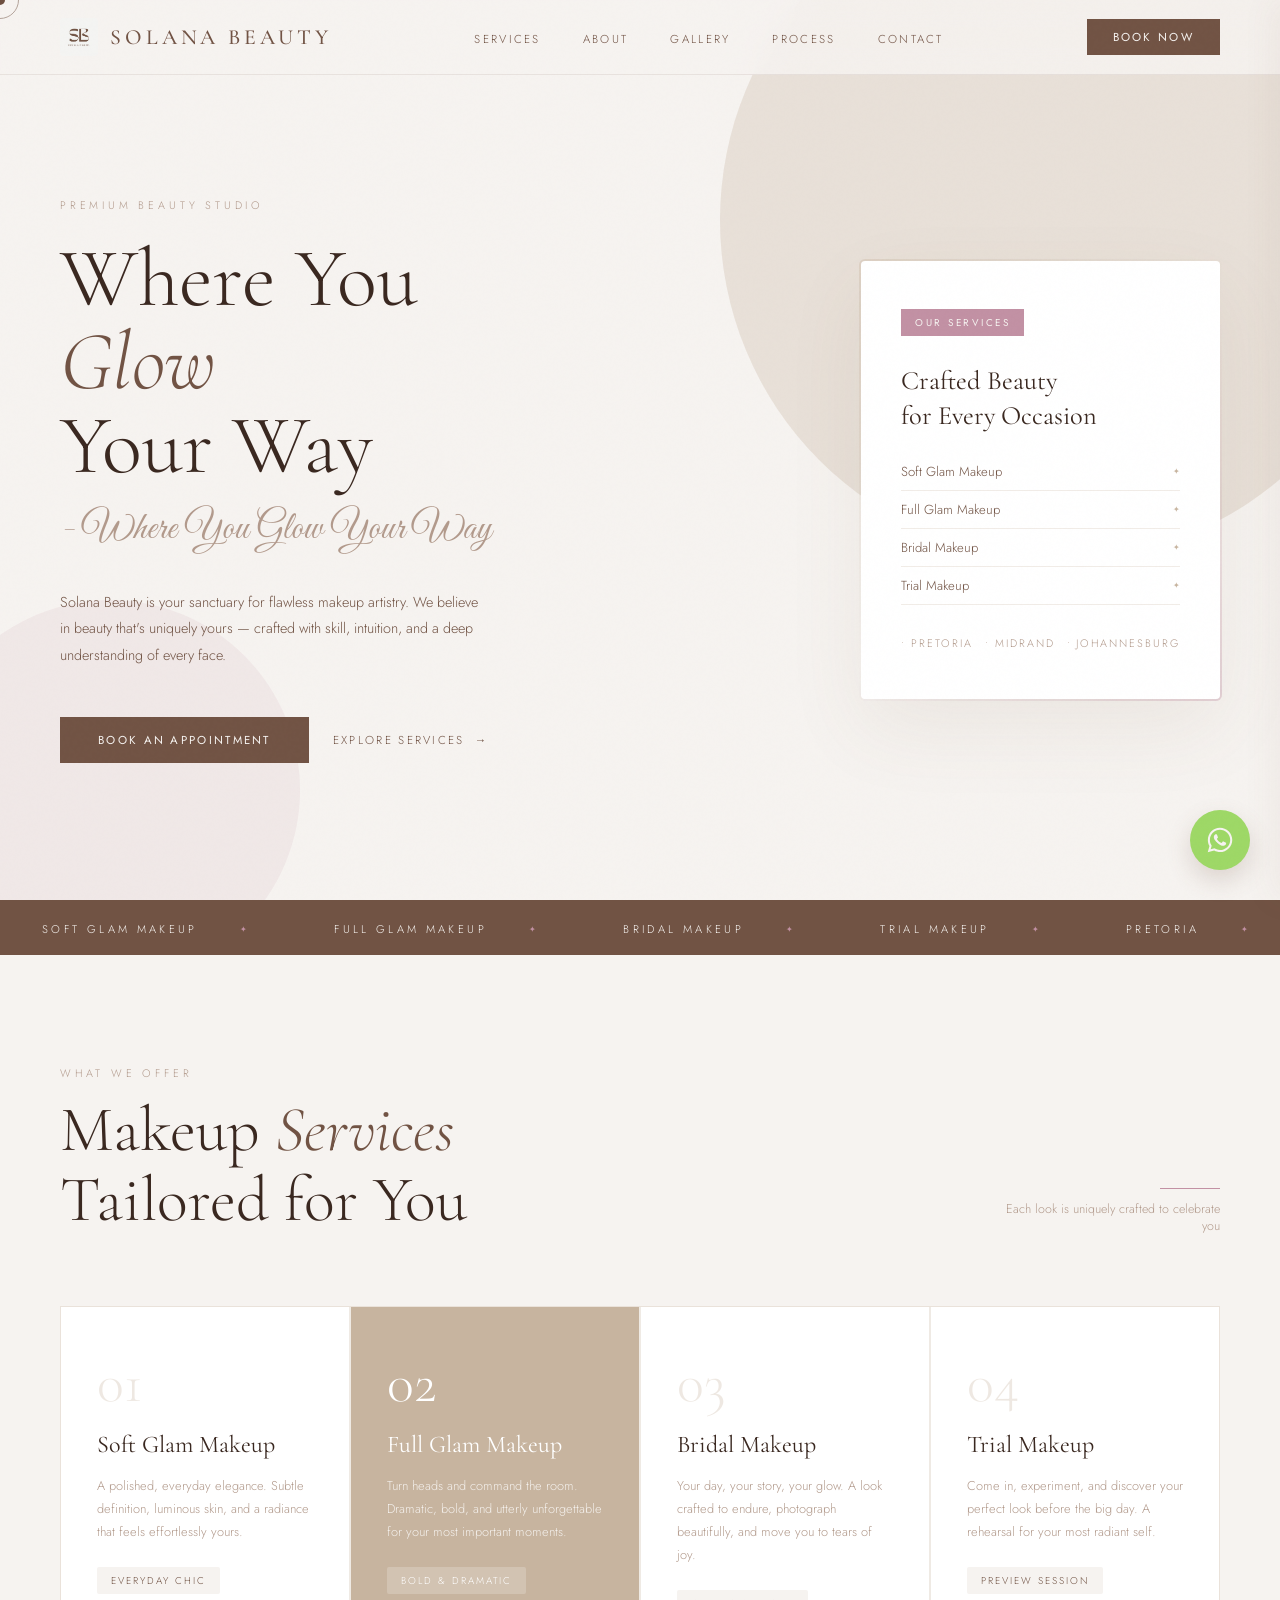
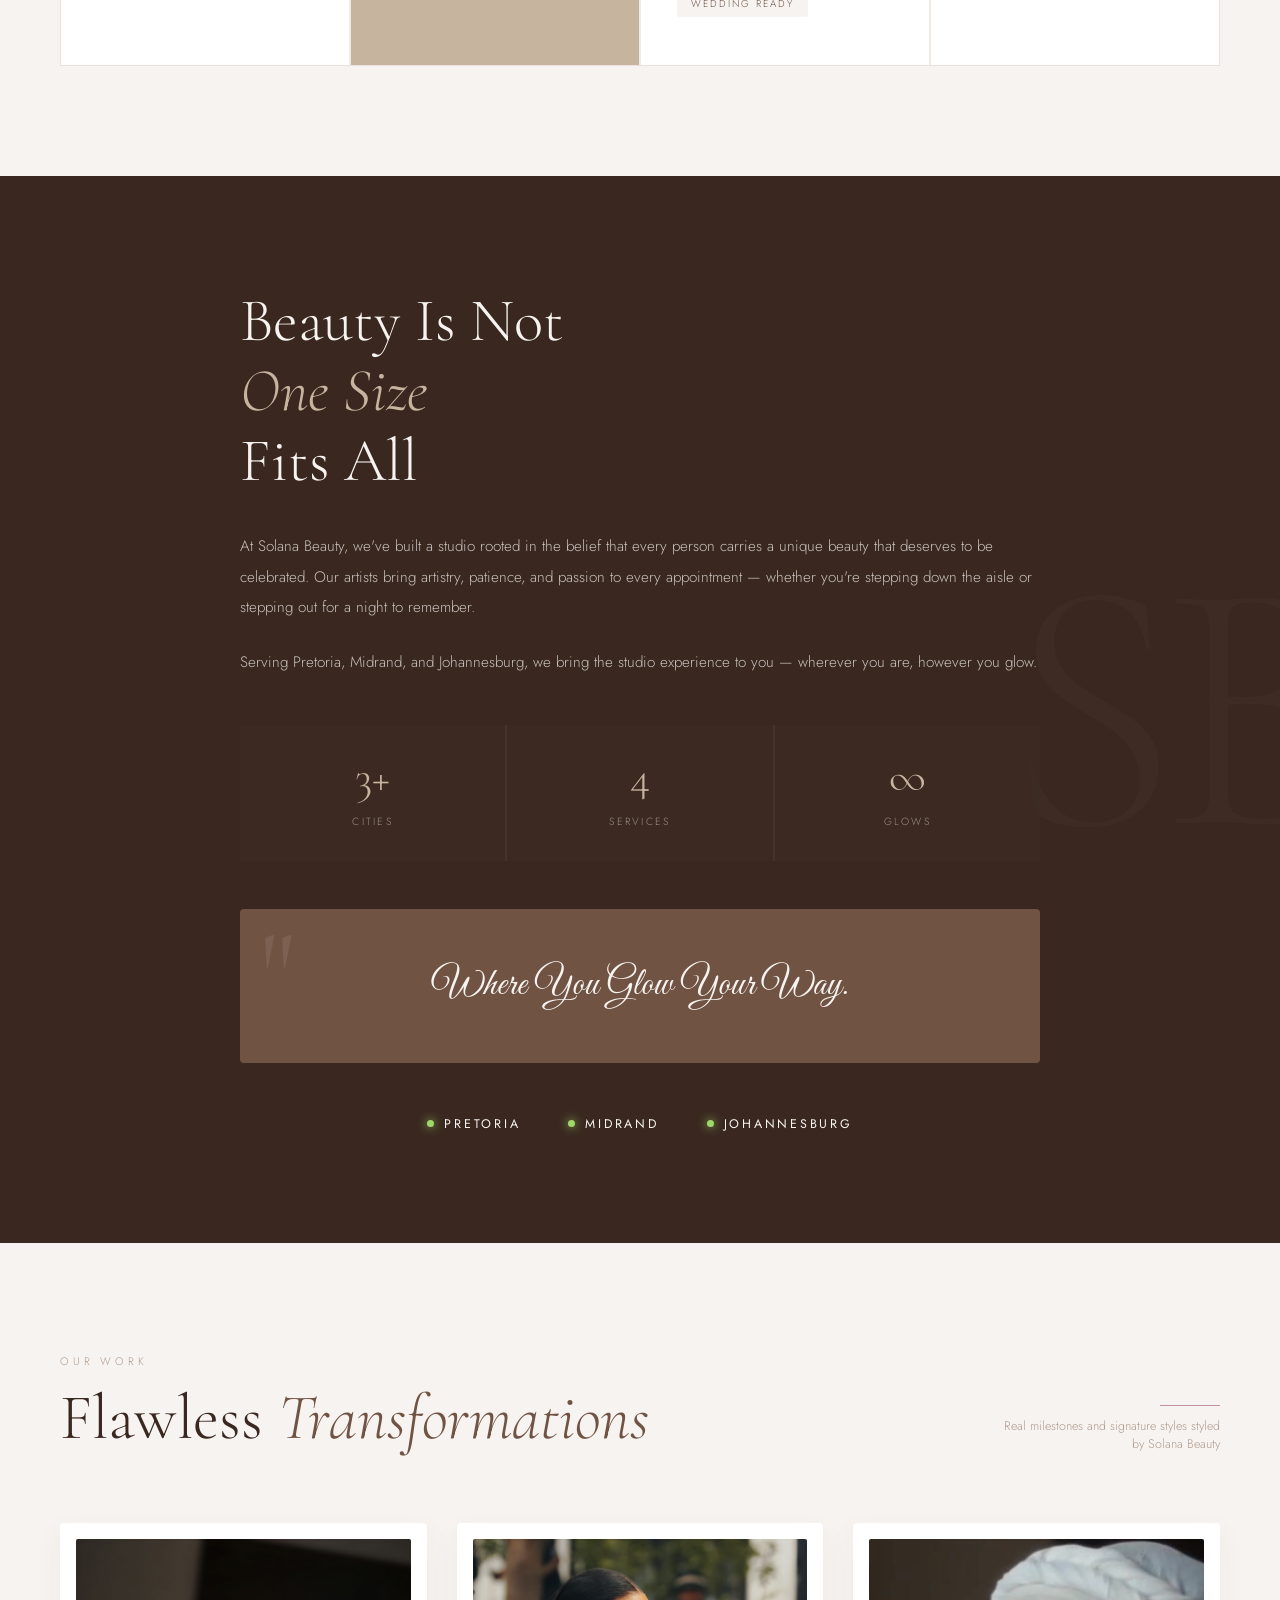
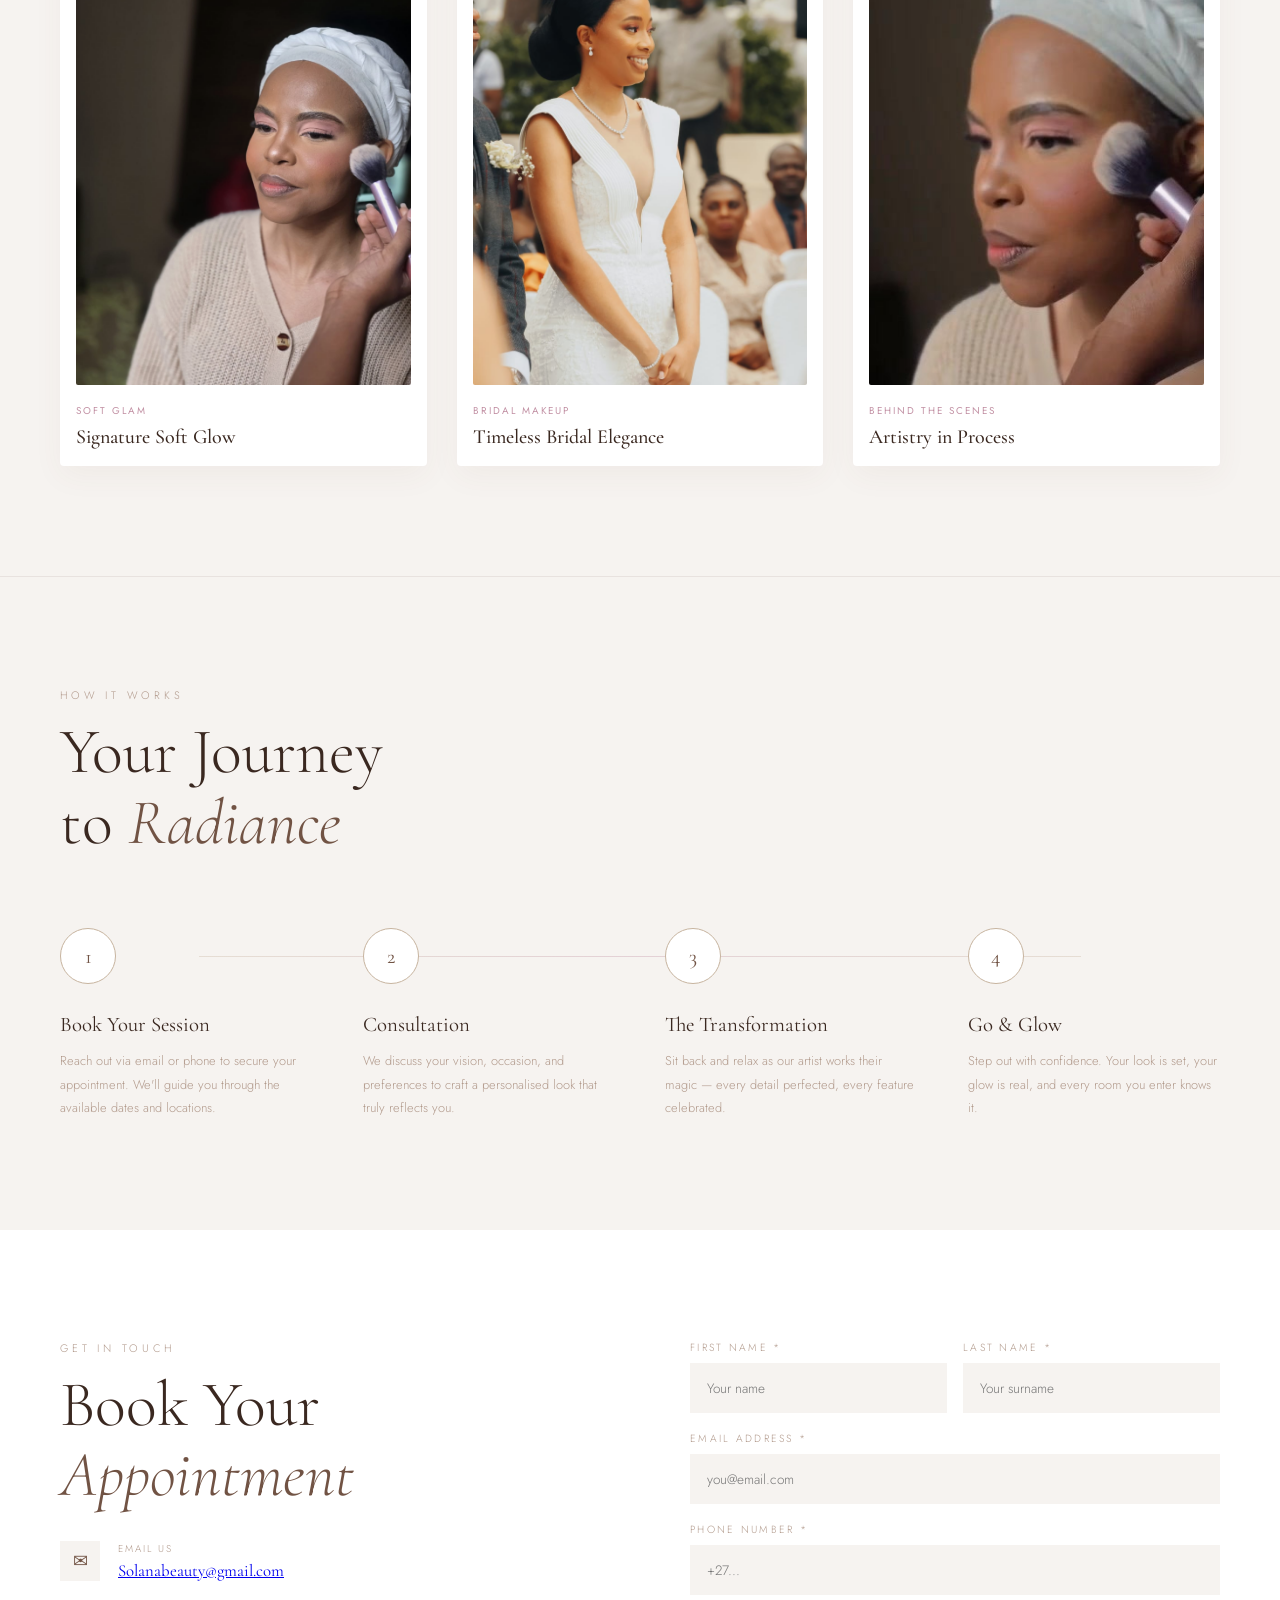
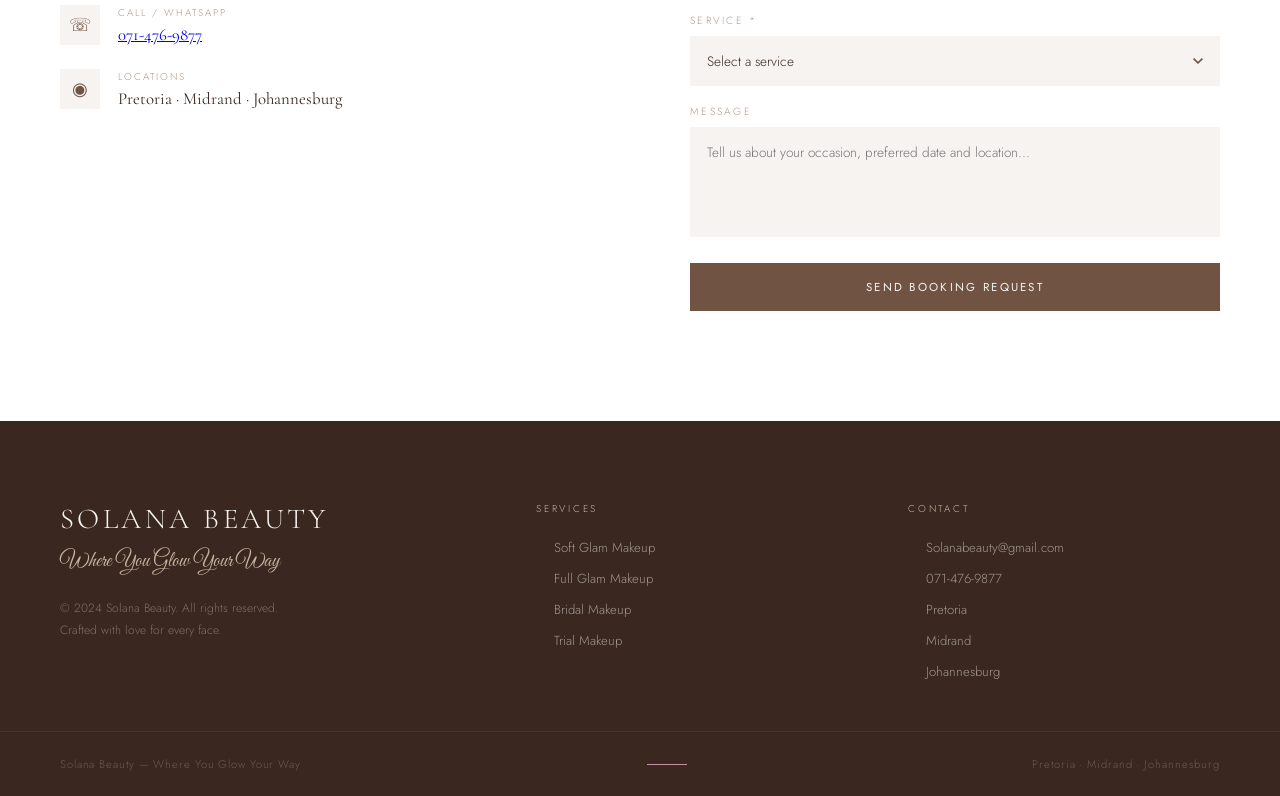
==== index.html @ 3b3eb395 "chore: restructure project and organize assets" ====
<!DOCTYPE html>
<html lang="en">
<head>
  <meta charset="UTF-8">
  <meta name="viewport" content="width=device-width, initial-scale=1.0">
  <title>Solana Beauty — Where You Glow Your Way | Premium Makeup Artist</title>
  
  <!-- SEO Meta Tags -->
  <meta name="description" content="Solana Beauty is a premium makeup studio serving Pretoria, Midrand, and Johannesburg. Book professional makeup services including Soft Glam, Full Glam, and Bridal makeup.">
  <meta name="keywords" content="makeup artist, solana beauty, bridal makeup pretoria, soft glam johannesburg, makeup services midrand, professional makeup studio">
  <meta name="author" content="Solana Beauty">
  
  <!-- Open Graph / Facebook -->
  <meta property="og:type" content="website">
  <meta property="og:title" content="Solana Beauty — Where You Glow Your Way">
  <meta property="og:description" content="Sanctuary for flawless makeup artistry. Custom tailored looks for bridal, events, and everyday chic. Pretoria, Midrand, and Johannesburg.">
  <meta property="og:image" content="assets/images/logo.jpeg">
  
  <!-- Google Fonts -->
  <link href="https://fonts.googleapis.com/css2?family=Cormorant+Garamond:ital,wght@0,300;0,400;0,500;0,600;1,300;1,400&family=Jost:wght@200;300;400;500&family=Great+Vibes&display=swap" rel="stylesheet">
  
  <!-- Custom Styles -->
  <link rel="stylesheet" href="assets/css/style.css">
</head>
<body>

  <!-- Custom Cursor Elements -->
  <div class="cursor" id="cursor"></div>
  <div class="cursor-ring" id="cursorRing"></div>

  <!-- NAVIGATION HEADER -->
  <header>
    <nav id="navbar">
      <a href="#home" class="nav-brand">
        <img src="assets/images/logo.jpeg" alt="Solana Beauty Logo" class="nav-logo-img">
        <span class="nav-brand-text">Solana Beauty</span>
      </a>
      
      <ul class="nav-links">
        <li><a href="#services">Services</a></li>
        <li><a href="#about">About</a></li>
        <li><a href="#portfolio">Gallery</a></li>
        <li><a href="#process">Process</a></li>
        <li><a href="#contact">Contact</a></li>
      </ul>
      
      <a href="#contact" class="nav-cta"><span>Book Now</span></a>
      
      <!-- Mobile Hamburger Menu Button -->
      <button class="hamburger" id="hamburger" aria-label="Toggle navigation menu">
        <span></span>
        <span></span>
        <span></span>
      </button>
    </nav>
  </header>

  <!-- MOBILE OVERLAY MENU -->
  <div class="mobile-menu" id="mobileMenu">
    <ul class="mobile-menu-links">
      <li><a href="#services">Services</a></li>
      <li><a href="#about">About</a></li>
      <li><a href="#portfolio">Gallery</a></li>
      <li><a href="#process">Process</a></li>
      <li><a href="#contact">Contact</a></li>
    </ul>
    <a href="#contact" class="mobile-menu-cta">Book Now</a>
  </div>

  <main>
    <!-- HERO SECTION -->
    <section class="hero" id="home">
      <div class="hero-content">
        <p class="hero-eyebrow">Premium Beauty Studio</p>
        <h1 class="hero-title">
          Where You<br><em>Glow</em><br>Your Way
        </h1>
        <p class="hero-tagline">- Where You Glow Your Way</p>
        <p class="hero-text">
          Solana Beauty is your sanctuary for flawless makeup artistry. We believe in beauty that's uniquely yours — crafted with skill, intuition, and a deep understanding of every face.
        </p>
        <div class="hero-actions">
          <a href="#contact" class="btn-primary"><span>Book an Appointment</span></a>
          <a href="#services" class="btn-ghost">Explore Services</a>
        </div>
      </div>
      
      <div class="hero-visual">
        <div class="hero-card">
          <span class="hero-card-badge">Our Services</span>
          <h3>Crafted Beauty<br>for Every Occasion</h3>
          <ul class="hero-card-services">
            <li>Soft Glam Makeup</li>
            <li>Full Glam Makeup</li>
            <li>Bridal Makeup</li>
            <li>Trial Makeup</li>
          </ul>
          <div class="hero-card-locations">
            <span>Pretoria</span>
            <span>Midrand</span>
            <span>Johannesburg</span>
          </div>
        </div>
      </div>
    </section>

    <!-- HORIZONTAL SCROLLING MARQUEE -->
    <div class="marquee-wrap">
      <div class="marquee-inner">
        <span class="marquee-item">Soft Glam Makeup</span>
        <span class="marquee-item">Full Glam Makeup</span>
        <span class="marquee-item">Bridal Makeup</span>
        <span class="marquee-item">Trial Makeup</span>
        <span class="marquee-item">Pretoria</span>
        <span class="marquee-item">Midrand</span>
        <span class="marquee-item">Johannesburg</span>
        <span class="marquee-item">Where You Glow Your Way</span>
        <span class="marquee-item">Soft Glam Makeup</span>
        <span class="marquee-item">Full Glam Makeup</span>
        <span class="marquee-item">Bridal Makeup</span>
        <span class="marquee-item">Trial Makeup</span>
        <span class="marquee-item">Pretoria</span>
        <span class="marquee-item">Midrand</span>
        <span class="marquee-item">Johannesburg</span>
        <span class="marquee-item">Where You Glow Your Way</span>
      </div>
    </div>

    <!-- SERVICES SECTION -->
    <section class="services" id="services">
      <div class="section-header reveal">
        <div>
          <p class="section-eyebrow">What We Offer</p>
          <h2 class="section-title">Makeup <em>Services</em><br>Tailored for You</h2>
        </div>
        <div>
          <div class="section-line"></div>
          <p class="section-note">Each look is uniquely crafted to celebrate you</p>
        </div>
      </div>
      
      <div class="services-grid">
        <div class="service-card reveal">
          <div class="service-num">01</div>
          <h3 class="service-title">Soft Glam Makeup</h3>
          <p class="service-desc">A polished, everyday elegance. Subtle definition, luminous skin, and a radiance that feels effortlessly yours.</p>
          <span class="service-tag">Everyday Chic</span>
        </div>
        
        <div class="service-card reveal">
          <div class="service-num">02</div>
          <h3 class="service-title">Full Glam Makeup</h3>
          <p class="service-desc">Turn heads and command the room. Dramatic, bold, and utterly unforgettable for your most important moments.</p>
          <span class="service-tag">Bold & Dramatic</span>
        </div>
        
        <div class="service-card reveal">
          <div class="service-num">03</div>
          <h3 class="service-title">Bridal Makeup</h3>
          <p class="service-desc">Your day, your story, your glow. A look crafted to endure, photograph beautifully, and move you to tears of joy.</p>
          <span class="service-tag">Wedding Ready</span>
        </div>
        
        <div class="service-card reveal">
          <div class="service-num">04</div>
          <h3 class="service-title">Trial Makeup</h3>
          <p class="service-desc">Come in, experiment, and discover your perfect look before the big day. A rehearsal for your most radiant self.</p>
          <span class="service-tag">Preview Session</span>
        </div>
      </div>
    </section>

    <!-- ABOUT SECTION -->
    <section class="about" id="about">
      <div class="about-content reveal">
        <h2 class="about-title">Beauty Is Not<br><em>One Size</em><br>Fits All</h2>
        <p class="about-body">
          At Solana Beauty, we've built a studio rooted in the belief that every person carries a unique beauty that deserves to be celebrated. Our artists bring artistry, patience, and passion to every appointment — whether you're stepping down the aisle or stepping out for a night to remember.
        </p>
        <p class="about-body">
          Serving Pretoria, Midrand, and Johannesburg, we bring the studio experience to you — wherever you are, however you glow.
        </p>
        
        <div class="about-stats">
          <div class="stat">
            <span class="stat-num">3+</span>
            <span class="stat-label">Cities</span>
          </div>
          <div class="stat">
            <span class="stat-num">4</span>
            <span class="stat-label">Services</span>
          </div>
          <div class="stat">
            <span class="stat-num">∞</span>
            <span class="stat-label">Glows</span>
          </div>
        </div>
        
        <div class="about-quote-box">
          <p class="about-quote">Where You Glow Your Way.</p>
        </div>
        
        <div class="about-locations">
          <div class="about-location-item">
            <div class="about-location-dot"></div>
            <span class="about-location-name">Pretoria</span>
          </div>
          <div class="about-location-item">
            <div class="about-location-dot"></div>
            <span class="about-location-name">Midrand</span>
          </div>
          <div class="about-location-item">
            <div class="about-location-dot"></div>
            <span class="about-location-name">Johannesburg</span>
          </div>
        </div>
      </div>
    </section>

    <!-- PORTFOLIO GALLERY SECTION -->
    <section class="portfolio" id="portfolio">
      <div class="section-header reveal">
        <div>
          <p class="section-eyebrow">Our Work</p>
          <h2 class="section-title">Flawless <em>Transformations</em></h2>
        </div>
        <div>
          <div class="section-line"></div>
          <p class="section-note">Real milestones and signature styles styled by Solana Beauty</p>
        </div>
      </div>
      
      <div class="portfolio-grid">
        <div class="portfolio-item reveal">
          <div class="portfolio-image-wrapper">
            <img src="assets/images/makeup-soft-glam.png" alt="Soft glam makeup style by Solana Beauty" class="portfolio-img">
          </div>
          <div class="portfolio-info">
            <span class="portfolio-tag">Soft Glam</span>
            <h3 class="portfolio-item-title">Signature Soft Glow</h3>
          </div>
        </div>
        
        <div class="portfolio-item reveal">
          <div class="portfolio-image-wrapper">
            <img src="assets/images/bridal-elegance.png" alt="Radiant wedding bride styled by Solana Beauty" class="portfolio-img">
          </div>
          <div class="portfolio-info">
            <span class="portfolio-tag">Bridal Makeup</span>
            <h3 class="portfolio-item-title">Timeless Bridal Elegance</h3>
          </div>
        </div>
        
        <div class="portfolio-item reveal">
          <div class="portfolio-image-wrapper">
            <img src="assets/images/makeup-behind-scenes.png" alt="Behind the scenes makeup brush application by Solana Beauty" class="portfolio-img">
          </div>
          <div class="portfolio-info">
            <span class="portfolio-tag">Behind the Scenes</span>
            <h3 class="portfolio-item-title">Artistry in Process</h3>
          </div>
        </div>
      </div>
    </section>

    <!-- PROCESS SECTION -->
    <section class="process" id="process">
      <div class="section-header reveal">
        <div>
          <p class="section-eyebrow">How It Works</p>
          <h2 class="section-title">Your Journey<br>to <em>Radiance</em></h2>
        </div>
      </div>
      
      <div class="process-grid">
        <div class="process-step reveal">
          <div class="process-num">1</div>
          <h3 class="process-step-title">Book Your Session</h3>
          <p class="process-step-text">Reach out via email or phone to secure your appointment. We'll guide you through the available dates and locations.</p>
        </div>
        
        <div class="process-step reveal">
          <div class="process-num">2</div>
          <h3 class="process-step-title">Consultation</h3>
          <p class="process-step-text">We discuss your vision, occasion, and preferences to craft a personalised look that truly reflects you.</p>
        </div>
        
        <div class="process-step reveal">
          <div class="process-num">3</div>
          <h3 class="process-step-title">The Transformation</h3>
          <p class="process-step-text">Sit back and relax as our artist works their magic — every detail perfected, every feature celebrated.</p>
        </div>
        
        <div class="process-step reveal">
          <div class="process-num">4</div>
          <h3 class="process-step-title">Go & Glow</h3>
          <p class="process-step-text">Step out with confidence. Your look is set, your glow is real, and every room you enter knows it.</p>
        </div>
      </div>
    </section>

    <!-- CONTACT & BOOKING SECTION -->
    <section class="contact" id="contact">
      <div class="contact-info">
        <p class="section-eyebrow reveal">Get in Touch</p>
        <h2 class="section-title reveal">Book Your<br><em>Appointment</em></h2>
        
        <div class="contact-details reveal">
          <div class="contact-item">
            <div class="contact-icon" aria-hidden="true">✉</div>
            <div>
              <p class="contact-item-label">Email Us</p>
              <p class="contact-item-value"><a href="mailto:Solanabeauty@gmail.com">Solanabeauty@gmail.com</a></p>
            </div>
          </div>
          
          <div class="contact-item">
            <div class="contact-icon" aria-hidden="true">☏</div>
            <div>
              <p class="contact-item-label">Call / WhatsApp</p>
              <p class="contact-item-value"><a href="https://wa.me/27714769877" target="_blank" rel="noopener noreferrer">071-476-9877</a></p>
            </div>
          </div>
          
          <div class="contact-item">
            <div class="contact-icon" aria-hidden="true">◉</div>
            <div>
              <p class="contact-item-label">Locations</p>
              <p class="contact-item-value">Pretoria · Midrand · Johannesburg</p>
            </div>
          </div>
        </div>
      </div>
      
      <div class="reveal">
        <form class="contact-form" id="bookingForm">
          <div class="form-row">
            <div class="form-group">
              <label for="firstName">First Name *</label>
              <input type="text" id="firstName" placeholder="Your name" required autocomplete="given-name">
            </div>
            <div class="form-group">
              <label for="lastName">Last Name *</label>
              <input type="text" id="lastName" placeholder="Your surname" required autocomplete="family-name">
            </div>
          </div>
          
          <div class="form-group">
            <label for="email">Email Address *</label>
            <input type="email" id="email" placeholder="you@email.com" required autocomplete="email">
          </div>
          
          <div class="form-group">
            <label for="phone">Phone Number *</label>
            <input type="tel" id="phone" placeholder="+27..." required autocomplete="tel">
          </div>
          
          <div class="form-group">
            <label for="service">Service *</label>
            <select id="service" required>
              <option value="">Select a service</option>
              <option value="Soft Glam Makeup">Soft Glam Makeup</option>
              <option value="Full Glam Makeup">Full Glam Makeup</option>
              <option value="Bridal Makeup">Bridal Makeup</option>
              <option value="Trial Makeup">Trial Makeup</option>
            </select>
          </div>
          
          <div class="form-group">
            <label for="message">Message</label>
            <textarea id="message" placeholder="Tell us about your occasion, preferred date and location..."></textarea>
          </div>
          
          <button type="submit" class="form-submit" id="submitBooking">Send Booking Request</button>
        </form>
      </div>
    </section>
  </main>

  <!-- FOOTER -->
  <footer>
    <div>
      <p class="footer-brand-name">Solana Beauty</p>
      <p class="footer-tagline">Where You Glow Your Way</p>
      <p class="footer-copy">© 2024 Solana Beauty. All rights reserved.<br>Crafted with love for every face.</p>
    </div>
    
    <div>
      <p class="footer-heading">Services</p>
      <ul class="footer-links">
        <li><a href="#services">Soft Glam Makeup</a></li>
        <li><a href="#services">Full Glam Makeup</a></li>
        <li><a href="#services">Bridal Makeup</a></li>
        <li><a href="#services">Trial Makeup</a></li>
      </ul>
    </div>
    
    <div>
      <p class="footer-heading">Contact</p>
      <ul class="footer-links">
        <li><a href="mailto:Solanabeauty@gmail.com">Solanabeauty@gmail.com</a></li>
        <li><a href="tel:0714769877">071-476-9877</a></li>
        <li><a href="#contact">Pretoria</a></li>
        <li><a href="#contact">Midrand</a></li>
        <li><a href="#contact">Johannesburg</a></li>
      </ul>
    </div>
  </footer>

  <div class="footer-bottom">
    <span class="footer-bottom-text">Solana Beauty — Where You Glow Your Way</span>
    <div class="footer-accent"></div>
    <span class="footer-bottom-text">Pretoria · Midrand · Johannesburg</span>
  </div>

  <!-- BOOKING SUCCESS MODAL -->
  <div class="modal-overlay" id="modalOverlay">
    <div class="modal-box" role="dialog" aria-modal="true" aria-labelledby="modalTitle">
      <div class="modal-icon">✦</div>
      <h2 class="modal-title" id="modalTitle">Request Received!</h2>
      <p class="modal-text">
        Thank you for booking with Solana Beauty. We have received your request and will contact you shortly to confirm your slot.
      </p>
      <div id="modalDetails" style="text-align: left; margin-bottom: 24px; padding: 16px; background: var(--cream); font-size: 0.82rem; line-height: 1.6; border-radius: 4px; color: var(--dark);">
        <!-- Populated via script.js -->
      </div>
      <button class="modal-close" id="modalClose">Great, Thanks!</button>
    </div>
  </div>

  <!-- Floating WhatsApp Button -->
  <a href="https://wa.me/27714769877" class="whatsapp-float" target="_blank" rel="noopener noreferrer" aria-label="Chat with Solana Beauty on WhatsApp">
    <span class="whatsapp-tooltip">Chat with us</span>
    <span class="whatsapp-icon-wrapper">
      <svg xmlns="http://www.w3.org/2000/svg" viewBox="0 0 448 512" fill="currentColor">
        <path d="M380.9 97.1C339 55.1 283.2 32 223.9 32c-122.4 0-222 99.6-222 222 0 39.1 10.2 77.3 29.6 111L0 480l117.7-30.9c32.4 17.7 68.9 27 106.1 27h.1c122.3 0 224.1-99.6 224.1-222 0-59.3-25.2-115-67.1-157zm-157 341.6c-33.2 0-65.7-8.9-94-25.7l-6.7-4-69.8 18.3L72 359.2l-4.4-7c-18.5-29.4-28.2-63.3-28.2-98.2 0-101.7 82.8-184.5 184.6-184.5 49.3 0 95.6 19.2 130.4 54.1 34.8 34.9 56.2 81.2 56.1 130.5 0 101.8-84.9 184.6-186.6 184.6zm101.2-138.2c-5.5-2.8-32.8-16.2-37.9-18-5.1-1.9-8.8-2.8-12.5 2.8-3.7 5.6-14.3 18-17.6 21.8-3.2 3.7-6.5 4.2-12 1.4-32.6-16.3-54-29.1-75.5-66-5.7-9.8 5.7-9.1 16.3-30.3 1.8-3.7 .9-6.9-.5-9.7-1.4-2.8-12.5-30.1-17.1-41.2-4.5-10.8-9.1-9.3-12.5-9.5-3.2-.2-6.9-.2-10.6-.2-3.7 0-9.7 1.4-14.8 6.9-5.1 5.6-19.4 19-19.4 46.3 0 27.3 19.9 53.7 22.6 57.4 2.8 3.7 39.1 59.7 94.8 83.8 35.2 15.2 49 16.5 66.6 13.9 10.7-1.6 32.8-13.4 37.4-26.4 4.6-13 4.6-24.1 3.2-26.4-1.3-2.5-5-3.9-10.5-6.6z"/>
      </svg>
    </span>
    <span class="whatsapp-pulse"></span>
    <span class="whatsapp-pulse-double"></span>
  </a>

  <!-- Main JavaScript File -->
  <script src="assets/js/script.js"></script>
</body>
</html>
---- assets/css/style.css ----
:root {
  --cream: #F6F3F0;
  --taupe: #C7B49F;
  --rosy-taupe: #B29A8C;
  --coco: #715344;
  --green: #9ED866;
  --pink: #C291A4;
  --dark: #3A2820;
}

*, *::before, *::after {
  margin: 0;
  padding: 0;
  box-sizing: border-box;
}

html {
  scroll-behavior: smooth;
}

body {
  background: var(--cream);
  color: var(--dark);
  font-family: 'Jost', sans-serif;
  overflow-x: hidden;
}

/* NOISE TEXTURE BACKGROUND */
body::before {
  content: '';
  position: fixed;
  inset: 0;
  background-image: url("data:image/svg+xml,%3Csvg viewBox='0 0 256 256' xmlns='http://www.w3.org/2000/svg'%3E%3Cfilter id='noise'%3E%3CfeTurbulence type='fractalNoise' baseFrequency='0.9' numOctaves='4' stitchTiles='stitch'/%3E%3C/filter%3E%3Crect width='100%25' height='100%25' filter='url(%23noise)' opacity='0.03'/%3E%3C/svg%3E");
  pointer-events: none;
  z-index: 1000;
  opacity: 0.4;
}

/* CUSTOM CURSOR SYSTEM - ONLY ENABLES ON DESKTOP HOVER DEVICES */
@media (hover: hover) {
  body.has-custom-cursor,
  body.has-custom-cursor a,
  body.has-custom-cursor button,
  body.has-custom-cursor input,
  body.has-custom-cursor select,
  body.has-custom-cursor textarea,
  body.has-custom-cursor select option {
    cursor: none;
  }

  .cursor, .cursor-ring {
    display: block;
    position: fixed;
    top: 0;
    left: 0;
    pointer-events: none;
    z-index: 9999;
    transform: translate3d(var(--mouse-x, 0px), var(--mouse-y, 0px), 0) translate(-50%, -50%);
    will-change: transform;
  }

  .cursor {
    width: 10px;
    height: 10px;
    border-radius: 50%;
    background: var(--coco);
    transition: transform 0.15s ease-out, background-color 0.3s;
    mix-blend-mode: multiply;
  }

  .cursor-ring {
    width: 38px;
    height: 38px;
    border-radius: 50%;
    border: 1px solid var(--coco);
    transition: transform 0.3s cubic-bezier(0.25, 1, 0.5, 1), border-color 0.3s, opacity 0.3s;
    opacity: 0.5;
    z-index: 9998;
  }

  /* Hover states */
  .cursor.hovered {
    transform: translate3d(var(--mouse-x, 0px), var(--mouse-y, 0px), 0) translate(-50%, -50%) scale(2.2);
    background-color: var(--pink);
    mix-blend-mode: normal;
  }

  .cursor-ring.hovered {
    transform: translate3d(var(--mouse-x, 0px), var(--mouse-y, 0px), 0) translate(-50%, -50%) scale(1.4);
    border-color: var(--pink);
    opacity: 0.25;
  }
}

@media (hover: none) {
  .cursor, .cursor-ring {
    display: none !important;
  }
}

/* NAVIGATION */
nav {
  position: fixed;
  top: 0;
  width: 100%;
  z-index: 100;
  padding: 18px 60px;
  display: flex;
  align-items: center;
  justify-content: space-between;
  background: rgba(246, 243, 240, 0.85);
  backdrop-filter: blur(12px);
  -webkit-backdrop-filter: blur(12px);
  border-bottom: 1px solid rgba(113, 83, 68, 0.1);
  transition: all 0.3s ease;
}

.nav-brand {
  display: flex;
  align-items: center;
  gap: 12px;
  text-decoration: none;
}

.nav-logo-img {
  height: 38px;
  width: auto;
  object-fit: contain;
  border-radius: 4px;
}

.nav-brand-text {
  font-family: 'Cormorant Garamond', serif;
  font-size: 1.35rem;
  font-weight: 500;
  letter-spacing: 0.18em;
  text-transform: uppercase;
  color: var(--coco);
}

.nav-links {
  display: flex;
  gap: 42px;
  list-style: none;
}

.nav-links a {
  font-family: 'Jost', sans-serif;
  font-size: 0.72rem;
  font-weight: 300;
  letter-spacing: 0.2em;
  text-transform: uppercase;
  color: var(--coco);
  text-decoration: none;
  position: relative;
  transition: color 0.3s;
  padding: 4px 0;
}

.nav-links a::after {
  content: '';
  position: absolute;
  bottom: -3px;
  left: 0;
  width: 0;
  height: 1px;
  background: var(--pink);
  transition: width 0.4s ease;
}

.nav-links a:hover::after {
  width: 100%;
}

.nav-links a:hover {
  color: var(--pink);
}

.nav-cta {
  font-family: 'Jost', sans-serif;
  font-size: 0.72rem;
  font-weight: 400;
  letter-spacing: 0.2em;
  text-transform: uppercase;
  color: var(--cream);
  background: var(--coco);
  border: none;
  padding: 10px 26px;
  text-decoration: none;
  transition: background 0.3s, transform 0.2s, box-shadow 0.3s;
}

.nav-cta:hover {
  background: var(--rosy-taupe);
  transform: translateY(-1px);
  box-shadow: 0 4px 15px rgba(113, 83, 68, 0.15);
}

/* MOBILE HAMBURGER BUTTON */
.hamburger {
  display: none;
  flex-direction: column;
  justify-content: space-between;
  width: 24px;
  height: 16px;
  background: transparent;
  border: none;
  cursor: pointer;
  z-index: 110;
}

.hamburger span {
  display: block;
  width: 100%;
  height: 2px;
  background-color: var(--coco);
  transition: all 0.3s ease;
}

.hamburger.active span:nth-child(1) {
  transform: translateY(7px) rotate(45deg);
}

.hamburger.active span:nth-child(2) {
  opacity: 0;
}

.hamburger.active span:nth-child(3) {
  transform: translateY(-7px) rotate(-45deg);
}

/* MOBILE OVERLAY MENU */
.mobile-menu {
  position: fixed;
  top: 0;
  right: -100%;
  width: 100%;
  height: 100vh;
  background: var(--cream);
  z-index: 105;
  display: flex;
  flex-direction: column;
  justify-content: center;
  align-items: center;
  gap: 36px;
  transition: right 0.5s cubic-bezier(0.77, 0, 0.175, 1);
  box-shadow: -10px 0 30px rgba(113, 83, 68, 0.05);
  padding: 40px;
}

.mobile-menu.active {
  right: 0;
}

.mobile-menu-links {
  list-style: none;
  display: flex;
  flex-direction: column;
  align-items: center;
  gap: 28px;
}

.mobile-menu-links a {
  font-family: 'Jost', sans-serif;
  font-size: 1.15rem;
  font-weight: 300;
  letter-spacing: 0.22em;
  text-transform: uppercase;
  color: var(--coco);
  text-decoration: none;
  transition: color 0.3s;
}

.mobile-menu-links a:hover {
  color: var(--pink);
}

.mobile-menu-cta {
  font-family: 'Jost', sans-serif;
  font-size: 0.85rem;
  font-weight: 400;
  letter-spacing: 0.2em;
  text-transform: uppercase;
  color: var(--cream);
  background: var(--coco);
  border: none;
  padding: 14px 44px;
  text-decoration: none;
  transition: background 0.3s;
  margin-top: 15px;
}

.mobile-menu-cta:hover {
  background: var(--rosy-taupe);
}

/* HERO */
.hero {
  min-height: 100vh;
  display: grid;
  grid-template-columns: 1.1fr 0.9fr;
  align-items: center;
  padding: 120px 60px 60px;
  position: relative;
  overflow: hidden;
}

.hero::before {
  content: '';
  position: absolute;
  right: -120px;
  top: -120px;
  width: 680px;
  height: 680px;
  border-radius: 50%;
  background: var(--taupe);
  opacity: 0.3;
  animation: floatOrb 8s ease-in-out infinite;
  pointer-events: none;
}

.hero::after {
  content: '';
  position: absolute;
  left: -80px;
  bottom: -80px;
  width: 380px;
  height: 380px;
  border-radius: 50%;
  background: var(--pink);
  opacity: 0.12;
  animation: floatOrb 11s ease-in-out infinite reverse;
  pointer-events: none;
}

@keyframes floatOrb {
  0%, 100% { transform: translate(0, 0) scale(1); }
  50% { transform: translate(25px, -35px) scale(1.05); }
}

.hero-content {
  position: relative;
  z-index: 2;
  padding-right: 40px;
}

.hero-eyebrow {
  font-family: 'Jost', sans-serif;
  font-size: 0.68rem;
  font-weight: 300;
  letter-spacing: 0.35em;
  text-transform: uppercase;
  color: var(--rosy-taupe);
  margin-bottom: 24px;
  opacity: 0;
  animation: fadeUp 0.9s 0.2s forwards;
}

.hero-title {
  font-family: 'Cormorant Garamond', serif;
  font-size: clamp(3.5rem, 6.5vw, 6.2rem);
  font-weight: 300;
  line-height: 1.0;
  color: var(--dark);
  margin-bottom: 18px;
  opacity: 0;
  animation: fadeUp 0.9s 0.4s forwards;
}

.hero-title em {
  font-style: italic;
  color: var(--coco);
}

.hero-tagline {
  font-family: 'Great Vibes', cursive;
  font-size: clamp(1.8rem, 3vw, 2.6rem);
  color: var(--rosy-taupe);
  margin-bottom: 36px;
  opacity: 0;
  animation: fadeUp 0.9s 0.6s forwards;
}

.hero-text {
  font-size: 0.9rem;
  font-weight: 300;
  line-height: 1.85;
  color: var(--coco);
  max-width: 420px;
  margin-bottom: 48px;
  opacity: 0;
  animation: fadeUp 0.9s 0.8s forwards;
}

.hero-actions {
  display: flex;
  gap: 24px;
  align-items: center;
  opacity: 0;
  animation: fadeUp 0.9s 1s forwards;
}

.btn-primary {
  display: inline-block;
  font-family: 'Jost', sans-serif;
  font-size: 0.72rem;
  font-weight: 400;
  letter-spacing: 0.2em;
  text-transform: uppercase;
  color: var(--cream);
  background: var(--coco);
  padding: 15px 38px;
  text-decoration: none;
  transition: all 0.3s ease;
  position: relative;
  overflow: hidden;
  border: none;
}

.btn-primary::before {
  content: '';
  position: absolute;
  top: 0;
  left: -100%;
  width: 100%;
  height: 100%;
  background: var(--pink);
  transition: left 0.4s ease;
  z-index: 0;
}

.btn-primary:hover::before {
  left: 0;
}

.btn-primary span {
  position: relative;
  z-index: 1;
}

.btn-ghost {
  font-family: 'Jost', sans-serif;
  font-size: 0.72rem;
  font-weight: 300;
  letter-spacing: 0.2em;
  text-transform: uppercase;
  color: var(--coco);
  text-decoration: none;
  display: flex;
  align-items: center;
  gap: 10px;
  transition: gap 0.3s;
}

.btn-ghost:hover {
  gap: 16px;
  color: var(--pink);
}

.btn-ghost::after {
  content: '→';
  transition: color 0.3s;
}

.hero-visual {
  position: relative;
  z-index: 2;
  display: flex;
  justify-content: flex-end;
  align-items: center;
  opacity: 0;
  animation: fadeIn 1.2s 0.5s forwards;
}

.hero-card {
  background: white;
  padding: 48px 40px;
  box-shadow: 0 30px 80px rgba(113, 83, 68, 0.08);
  position: relative;
  max-width: 360px;
  border-radius: 4px;
}

.hero-card::before {
  content: '';
  position: absolute;
  top: -2px;
  left: -2px;
  right: -2px;
  bottom: -2px;
  background: linear-gradient(135deg, var(--taupe) 0%, transparent 50%, var(--pink) 100%);
  z-index: -1;
  opacity: 0.35;
  border-radius: 6px;
}

.hero-card-badge {
  display: inline-block;
  font-family: 'Jost', sans-serif;
  font-size: 0.62rem;
  font-weight: 400;
  letter-spacing: 0.25em;
  text-transform: uppercase;
  color: var(--cream);
  background: var(--pink);
  padding: 6px 14px;
  margin-bottom: 28px;
}

.hero-card h3 {
  font-family: 'Cormorant Garamond', serif;
  font-size: 1.65rem;
  font-weight: 400;
  color: var(--dark);
  margin-bottom: 20px;
  line-height: 1.3;
}

.hero-card-services {
  list-style: none;
  margin-bottom: 30px;
}

.hero-card-services li {
  font-size: 0.82rem;
  font-weight: 300;
  color: var(--coco);
  padding: 9px 0;
  border-bottom: 1px solid rgba(199, 180, 159, 0.25);
  display: flex;
  justify-content: space-between;
  align-items: center;
}

.hero-card-services li::after {
  content: '✦';
  font-size: 0.5rem;
  color: var(--taupe);
}

.hero-card-locations {
  font-size: 0.68rem;
  font-weight: 300;
  letter-spacing: 0.18em;
  text-transform: uppercase;
  color: var(--rosy-taupe);
  display: flex;
  gap: 12px;
  flex-wrap: wrap;
}

.hero-card-locations span::before {
  content: '• ';
}

/* MARQUEE */
.marquee-wrap {
  background: var(--coco);
  padding: 16px 0;
  overflow: hidden;
  white-space: nowrap;
}

.marquee-inner {
  display: inline-flex;
  animation: marquee 22s linear infinite;
  gap: 0;
}

.marquee-item {
  font-family: 'Jost', sans-serif;
  font-size: 0.7rem;
  font-weight: 300;
  letter-spacing: 0.3em;
  text-transform: uppercase;
  color: var(--cream);
  padding: 0 42px;
  display: inline-flex;
  align-items: center;
  gap: 42px;
}

.marquee-item::after {
  content: '✦';
  font-size: 0.5rem;
  color: var(--pink);
}

@keyframes marquee {
  from { transform: translateX(0); }
  to { transform: translateX(-50%); }
}

/* SERVICES */
.services {
  padding: 110px 60px;
  position: relative;
}

.section-header {
  display: grid;
  grid-template-columns: 1fr auto;
  align-items: flex-end;
  margin-bottom: 70px;
}

.section-eyebrow {
  font-size: 0.68rem;
  font-weight: 300;
  letter-spacing: 0.35em;
  text-transform: uppercase;
  color: var(--rosy-taupe);
  margin-bottom: 14px;
}

.section-title {
  font-family: 'Cormorant Garamond', serif;
  font-size: clamp(2.2rem, 5vw, 4rem);
  font-weight: 300;
  line-height: 1.1;
  color: var(--dark);
}

.section-title em {
  font-style: italic;
  color: var(--coco);
}

.section-line {
  width: 60px;
  height: 1px;
  background: var(--pink);
  margin-bottom: 12px;
  margin-left: auto;
}

.section-note {
  font-size: 0.78rem;
  font-weight: 300;
  color: var(--rosy-taupe);
  text-align: right;
  max-width: 220px;
  line-height: 1.4;
}

.services-grid {
  display: grid;
  grid-template-columns: repeat(4, 1fr);
  gap: 2px;
  background: rgba(199, 180, 159, 0.15);
  border: 1px solid rgba(199, 180, 159, 0.15);
}

.service-card {
  background: white;
  padding: 48px 36px;
  position: relative;
  overflow: hidden;
  transition: transform 0.4s cubic-bezier(0.25, 1, 0.5, 1);
}

.service-card:hover {
  transform: translateY(-8px);
  z-index: 2;
  box-shadow: 0 15px 30px rgba(113, 83, 68, 0.08);
}

.service-card:nth-child(2) {
  background: var(--taupe);
}

.service-card:nth-child(2) .service-title,
.service-card:nth-child(2) .service-num {
  color: white;
}

.service-card:nth-child(2) .service-desc {
  color: rgba(255, 255, 255, 0.8);
}

.service-card:nth-child(2) .service-tag {
  background: rgba(255, 255, 255, 0.2);
  color: white;
}

.service-card::after {
  content: '';
  position: absolute;
  bottom: 0;
  left: 0;
  width: 0;
  height: 3px;
  background: var(--pink);
  transition: width 0.5s ease;
}

.service-card:hover::after {
  width: 100%;
}

.service-num {
  font-family: 'Cormorant Garamond', serif;
  font-size: 3.5rem;
  font-weight: 300;
  color: rgba(199, 180, 159, 0.3);
  line-height: 1;
  margin-bottom: 20px;
}

.service-title {
  font-family: 'Cormorant Garamond', serif;
  font-size: 1.5rem;
  font-weight: 400;
  color: var(--dark);
  margin-bottom: 14px;
  line-height: 1.2;
}

.service-desc {
  font-size: 0.8rem;
  font-weight: 300;
  line-height: 1.8;
  color: var(--rosy-taupe);
  margin-bottom: 24px;
}

.service-tag {
  display: inline-block;
  font-size: 0.62rem;
  font-weight: 300;
  letter-spacing: 0.2em;
  text-transform: uppercase;
  color: var(--coco);
  background: var(--cream);
  padding: 6px 14px;
  border-radius: 2px;
}

/* ABOUT */
.about {
  padding: 110px 60px;
  background: var(--dark);
  display: flex;
  justify-content: center;
  align-items: center;
  position: relative;
  overflow: hidden;
}

.about::before {
  content: 'SB';
  font-family: 'Cormorant Garamond', serif;
  font-size: 28vw;
  font-weight: 300;
  color: rgba(255, 255, 255, 0.02);
  position: absolute;
  right: -60px;
  top: 50%;
  transform: translateY(-50%);
  pointer-events: none;
  letter-spacing: -0.05em;
}

.about-content {
  max-width: 800px;
  width: 100%;
  position: relative;
  z-index: 2;
  display: flex;
  flex-direction: column;
  gap: 36px;
}

.about-title {
  font-family: 'Cormorant Garamond', serif;
  font-size: clamp(2.2rem, 5vw, 3.8rem);
  font-weight: 300;
  line-height: 1.15;
  color: var(--cream);
  margin-bottom: 0;
}

.about-title em {
  font-style: italic;
  color: var(--taupe);
}

.about-body {
  font-size: 0.95rem;
  font-weight: 300;
  line-height: 2;
  color: rgba(246, 243, 240, 0.75);
  margin-bottom: 0;
}

.about-body + .about-body {
  margin-top: -12px; /* Pull the second paragraph closer to the first */
}

.about-stats {
  display: grid;
  grid-template-columns: repeat(3, 1fr);
  gap: 2px;
  background: rgba(255, 255, 255, 0.05);
  width: 100%;
  margin-top: 12px;
}

.stat {
  background: rgba(58, 40, 32, 0.8);
  padding: 30px 20px;
  text-align: center;
}

.stat-num {
  font-family: 'Cormorant Garamond', serif;
  font-size: 2.8rem;
  font-weight: 300;
  color: var(--taupe);
  display: block;
  line-height: 1;
  margin-bottom: 8px;
}

.stat-label {
  font-size: 0.65rem;
  font-weight: 300;
  letter-spacing: 0.22em;
  text-transform: uppercase;
  color: rgba(246, 243, 240, 0.5);
}

.about-quote-box {
  background: var(--coco);
  padding: 50px 40px;
  position: relative;
  width: 100%;
  border-radius: 4px;
  margin-top: 12px;
}

.about-quote-box::before {
  content: '"';
  font-family: 'Cormorant Garamond', serif;
  font-size: 7.5rem;
  color: rgba(255, 255, 255, 0.08);
  position: absolute;
  top: 5px;
  left: 20px;
  line-height: 1;
}

.about-quote {
  font-family: 'Great Vibes', cursive;
  font-size: 2.4rem;
  color: var(--cream);
  line-height: 1.4;
  position: relative;
  z-index: 1;
  text-align: center;
}

.about-locations {
  display: flex;
  width: 100%;
  justify-content: center;
  align-items: center;
  gap: 48px;
  flex-wrap: wrap;
  margin-top: 16px;
}

.about-location-item {
  display: flex;
  align-items: center;
  gap: 10px;
}

.about-location-dot {
  width: 7px;
  height: 7px;
  border-radius: 50%;
  background: var(--green);
  flex-shrink: 0;
  box-shadow: 0 0 10px var(--green);
}

.about-location-name {
  font-size: 0.78rem;
  font-weight: 400;
  letter-spacing: 0.22em;
  text-transform: uppercase;
  color: var(--cream);
}

/* PORTFOLIO GALLERY */
.portfolio {
  padding: 110px 60px;
  background: var(--cream);
  border-bottom: 1px solid rgba(113, 83, 68, 0.1);
}

.portfolio-grid {
  display: grid;
  grid-template-columns: repeat(3, 1fr);
  gap: 30px;
  width: 100%;
}

.portfolio-item {
  display: flex;
  flex-direction: column;
  background: white;
  padding: 16px;
  border-radius: 4px;
  box-shadow: 0 10px 30px rgba(113, 83, 68, 0.05);
  transition: transform 0.4s cubic-bezier(0.25, 1, 0.5, 1), box-shadow 0.4s;
}

.portfolio-item:hover {
  transform: translateY(-8px);
  box-shadow: 0 20px 45px rgba(113, 83, 68, 0.12);
}

.portfolio-image-wrapper {
  width: 100%;
  aspect-ratio: 3 / 4; /* Portrait photo ratio */
  overflow: hidden;
  border-radius: 2px;
  background: var(--cream);
}

.portfolio-img {
  width: 100%;
  height: 100%;
  object-fit: cover;
  transition: transform 0.6s cubic-bezier(0.25, 1, 0.5, 1), filter 0.4s;
  filter: brightness(0.96);
}

.portfolio-item:hover .portfolio-img {
  transform: scale(1.05);
  filter: brightness(1);
}

.portfolio-info {
  padding-top: 18px;
  display: flex;
  flex-direction: column;
  gap: 6px;
}

.portfolio-tag {
  font-size: 0.62rem;
  font-weight: 400;
  letter-spacing: 0.2em;
  text-transform: uppercase;
  color: var(--pink);
}

.portfolio-item-title {
  font-family: 'Cormorant Garamond', serif;
  font-size: 1.25rem;
  font-weight: 500;
  color: var(--dark);
  line-height: 1.3;
}

/* PROCESS */
.process {
  padding: 110px 60px;
  background: var(--cream);
}

.process-grid {
  display: grid;
  grid-template-columns: repeat(4, 1fr);
  gap: 50px;
  margin-top: 70px;
  position: relative;
}

.process-grid::before {
  content: '';
  position: absolute;
  top: 28px;
  left: 12%;
  width: 76%;
  height: 1px;
  background: linear-gradient(to right, var(--taupe), var(--pink), var(--taupe));
  opacity: 0.35;
}

.process-step {
  position: relative;
}

.process-num {
  width: 56px;
  height: 56px;
  border-radius: 50%;
  background: white;
  border: 1px solid var(--taupe);
  display: flex;
  align-items: center;
  justify-content: center;
  font-family: 'Cormorant Garamond', serif;
  font-size: 1.3rem;
  font-weight: 400;
  color: var(--coco);
  margin-bottom: 28px;
  position: relative;
  z-index: 2;
  transition: all 0.3s ease;
}

.process-step:hover .process-num {
  background: var(--coco);
  color: white;
  border-color: var(--coco);
  transform: scale(1.08);
}

.process-step-title {
  font-family: 'Cormorant Garamond', serif;
  font-size: 1.3rem;
  font-weight: 400;
  color: var(--dark);
  margin-bottom: 12px;
}

.process-step-text {
  font-size: 0.8rem;
  font-weight: 300;
  line-height: 1.85;
  color: var(--rosy-taupe);
}

/* CONTACT */
.contact {
  padding: 110px 60px;
  background: white;
  display: grid;
  grid-template-columns: 1fr 1fr;
  gap: 100px;
}

.contact-info .section-eyebrow {
  margin-bottom: 14px;
}

.contact-info .section-title {
  margin-bottom: 30px;
}

.contact-details {
  display: flex;
  flex-direction: column;
  gap: 24px;
  margin-bottom: 44px;
}

.contact-item {
  display: flex;
  align-items: flex-start;
  gap: 18px;
}

.contact-icon {
  width: 40px;
  height: 40px;
  background: var(--cream);
  display: flex;
  align-items: center;
  justify-content: center;
  font-size: 1.1rem;
  flex-shrink: 0;
  color: var(--coco);
}

.contact-item-label {
  font-size: 0.62rem;
  font-weight: 300;
  letter-spacing: 0.2em;
  text-transform: uppercase;
  color: var(--rosy-taupe);
  margin-bottom: 4px;
}

.contact-item-value {
  font-family: 'Cormorant Garamond', serif;
  font-size: 1.05rem;
  font-weight: 400;
  color: var(--dark);
}

.contact-form {
  display: flex;
  flex-direction: column;
  gap: 18px;
}

.form-row {
  display: grid;
  grid-template-columns: 1fr 1fr;
  gap: 16px;
}

.form-group {
  display: flex;
  flex-direction: column;
  gap: 8px;
}

.form-group label {
  font-size: 0.65rem;
  font-weight: 300;
  letter-spacing: 0.22em;
  text-transform: uppercase;
  color: var(--rosy-taupe);
}

.form-group input,
.form-group select,
.form-group textarea {
  background: var(--cream);
  border: 1px solid transparent;
  padding: 14px 16px;
  font-family: 'Jost', sans-serif;
  font-size: 0.85rem;
  font-weight: 300;
  color: var(--dark);
  outline: none;
  transition: all 0.3s ease;
  appearance: none;
  -webkit-appearance: none;
  border-radius: 0;
}

.form-group select {
  background-image: url("data:image/svg+xml,%3Csvg xmlns='http://www.w3.org/2000/svg' width='10' height='6' viewBox='0 0 10 6'%3E%3Cpath fill='%23715344' d='M5 6L0 1.2 1.1 0 5 3.7 8.9 0 10 1.2z'/%3E%3C/svg%3E");
  background-repeat: no-repeat;
  background-position: calc(100% - 16px) 50%;
  padding-right: 40px;
}

.form-group input:focus,
.form-group select:focus,
.form-group textarea:focus {
  border-color: var(--taupe);
  background: white;
  box-shadow: 0 4px 12px rgba(199, 180, 159, 0.15);
}

.form-group textarea {
  height: 110px;
  resize: none;
}

.form-submit {
  font-family: 'Jost', sans-serif;
  font-size: 0.72rem;
  font-weight: 400;
  letter-spacing: 0.2em;
  text-transform: uppercase;
  color: var(--cream);
  background: var(--coco);
  border: none;
  padding: 16px;
  transition: background 0.3s, transform 0.2s;
  margin-top: 8px;
}

.form-submit:hover {
  background: var(--pink);
  transform: translateY(-1px);
}

.form-submit:active {
  transform: translateY(0);
}

/* FOOTER */
footer {
  background: var(--dark);
  padding: 80px 60px 50px;
  display: grid;
  grid-template-columns: 1.2fr 0.9fr 0.9fr;
  gap: 60px;
  align-items: start;
}

.footer-brand-name {
  font-family: 'Cormorant Garamond', serif;
  font-size: 1.8rem;
  font-weight: 300;
  color: var(--cream);
  letter-spacing: 0.12em;
  text-transform: uppercase;
  margin-bottom: 12px;
}

.footer-tagline {
  font-family: 'Great Vibes', cursive;
  font-size: 1.3rem;
  color: var(--taupe);
  margin-bottom: 24px;
}

.footer-copy {
  font-size: 0.75rem;
  font-weight: 300;
  color: rgba(246, 243, 240, 0.35);
  line-height: 1.8;
  max-width: 280px;
}

.footer-heading {
  font-size: 0.62rem;
  font-weight: 300;
  letter-spacing: 0.28em;
  text-transform: uppercase;
  color: var(--taupe);
  margin-bottom: 22px;
}

.footer-links {
  list-style: none;
  display: flex;
  flex-direction: column;
  gap: 12px;
}

.footer-links a {
  font-size: 0.82rem;
  font-weight: 300;
  color: rgba(246, 243, 240, 0.55);
  text-decoration: none;
  transition: color 0.3s, transform 0.3s;
  display: flex;
  align-items: center;
  gap: 8px;
}

.footer-links a:hover {
  color: var(--cream);
  transform: translateX(4px);
}

.footer-links a::before {
  content: '→';
  font-size: 0.65rem;
  color: var(--pink);
  opacity: 0;
  transition: opacity 0.3s;
}

.footer-links a:hover::before {
  opacity: 1;
}

.footer-bottom {
  background: var(--dark);
  padding: 24px 60px;
  border-top: 1px solid rgba(255, 255, 255, 0.06);
  display: flex;
  justify-content: space-between;
  align-items: center;
}

.footer-bottom-text {
  font-size: 0.7rem;
  font-weight: 300;
  color: rgba(246, 243, 240, 0.25);
  letter-spacing: 0.08em;
}

.footer-accent {
  width: 40px;
  height: 1px;
  background: var(--pink);
}

/* SUCCESS MODAL POPUP */
.modal-overlay {
  position: fixed;
  inset: 0;
  background: rgba(58, 40, 32, 0.5);
  backdrop-filter: blur(8px);
  -webkit-backdrop-filter: blur(8px);
  z-index: 200;
  display: flex;
  align-items: center;
  justify-content: center;
  opacity: 0;
  pointer-events: none;
  transition: opacity 0.4s ease;
}

.modal-overlay.active {
  opacity: 1;
  pointer-events: auto;
}

.modal-box {
  background: white;
  padding: 56px 40px;
  max-width: 460px;
  width: 90%;
  box-shadow: 0 30px 80px rgba(58, 40, 32, 0.25);
  text-align: center;
  transform: scale(0.9);
  transition: transform 0.4s cubic-bezier(0.34, 1.56, 0.64, 1);
  border-radius: 4px;
}

.modal-overlay.active .modal-box {
  transform: scale(1);
}

.modal-icon {
  width: 60px;
  height: 60px;
  background: var(--cream);
  border-radius: 50%;
  display: flex;
  align-items: center;
  justify-content: center;
  font-size: 1.8rem;
  color: var(--coco);
  margin: 0 auto 24px;
}

.modal-title {
  font-family: 'Cormorant Garamond', serif;
  font-size: 2rem;
  font-weight: 400;
  color: var(--dark);
  margin-bottom: 16px;
  line-height: 1.3;
}

.modal-text {
  font-size: 0.88rem;
  font-weight: 300;
  line-height: 1.75;
  color: var(--rosy-taupe);
  margin-bottom: 32px;
}

.modal-close {
  font-family: 'Jost', sans-serif;
  font-size: 0.72rem;
  font-weight: 400;
  letter-spacing: 0.2em;
  text-transform: uppercase;
  color: var(--cream);
  background: var(--coco);
  border: none;
  padding: 12px 32px;
  transition: background 0.3s;
}

.modal-close:hover {
  background: var(--pink);
}

/* ANIMATIONS */
@keyframes fadeUp {
  from { opacity: 0; transform: translateY(30px); }
  to { opacity: 1; transform: translateY(0); }
}

@keyframes fadeIn {
  from { opacity: 0; }
  to { opacity: 1; }
}

.reveal {
  opacity: 0;
  transform: translateY(40px);
  transition: opacity 0.8s ease, transform 0.8s ease;
}

.reveal.visible {
  opacity: 1;
  transform: translateY(0);
}

/* RESPONSIVE LAYOUT MEDIA QUERIES */
@media (max-width: 1100px) {
  .hero {
    grid-template-columns: 1fr;
    padding-top: 130px;
    gap: 50px;
  }
  .hero-visual {
    justify-content: center;
  }
  .services-grid {
    grid-template-columns: repeat(2, 1fr);
  }
}

@media (max-width: 900px) {
  nav {
    padding: 18px 24px;
  }
  .nav-links, .nav-cta {
    display: none;
  }
  .hamburger {
    display: flex;
  }
  .hero {
    padding: 120px 24px 60px;
  }
  .services {
    padding: 70px 24px;
  }
  .section-header {
    grid-template-columns: 1fr;
    gap: 20px;
  }
  .section-note {
    text-align: left;
    max-width: 100%;
  }
  .about {
    padding: 70px 24px;
  }
  .portfolio {
    padding: 70px 24px;
  }
  .portfolio-grid {
    grid-template-columns: repeat(2, 1fr);
    gap: 24px;
  }
  .process {
    padding: 70px 24px;
  }
  .process-grid {
    grid-template-columns: repeat(2, 1fr);
  }
  .process-grid::before {
    display: none;
  }
  .contact {
    grid-template-columns: 1fr;
    padding: 70px 24px;
    gap: 50px;
  }
  footer {
    grid-template-columns: 1fr;
    padding: 60px 24px 40px;
    gap: 40px;
  }
  .footer-bottom {
    padding: 20px 24px;
    flex-direction: column;
    gap: 12px;
    text-align: center;
  }
}

@media (max-width: 580px) {
  .services-grid {
    grid-template-columns: 1fr;
  }
  .portfolio-grid {
    grid-template-columns: 1fr;
    gap: 20px;
  }
  .process-grid {
    grid-template-columns: 1fr;
    gap: 36px;
  }
  .form-row {
    grid-template-columns: 1fr;
  }
}

/* ==========================================================================
   FLOATING WHATSAPP BUTTON (PREMIUM STYLING)
   ========================================================================== */
.whatsapp-float {
  position: fixed;
  bottom: 30px;
  right: 30px;
  width: 60px;
  height: 60px;
  border-radius: 50%;
  background: var(--green); /* Beautiful sage green */
  color: var(--cream);
  display: flex;
  justify-content: center;
  align-items: center;
  box-shadow: 0 10px 25px rgba(113, 83, 68, 0.2);
  z-index: 99; /* Below custom cursor but above page layout */
  text-decoration: none;
  transition: transform 0.4s cubic-bezier(0.25, 1, 0.5, 1), background-color 0.4s, box-shadow 0.4s;
}

.whatsapp-icon-wrapper {
  display: flex;
  justify-content: center;
  align-items: center;
  width: 28px;
  height: 28px;
  transition: transform 0.4s ease;
  z-index: 3;
}

.whatsapp-float svg {
  width: 100%;
  height: 100%;
}

/* Tooltip message bubble style */
.whatsapp-tooltip {
  position: absolute;
  right: 80px;
  top: 50%;
  transform: translateY(-50%) translateX(10px);
  background: white;
  color: var(--dark);
  padding: 8px 18px;
  border-radius: 20px;
  font-family: 'Jost', sans-serif;
  font-size: 0.78rem;
  font-weight: 400;
  letter-spacing: 0.08em;
  white-space: nowrap;
  box-shadow: 0 8px 20px rgba(113, 83, 68, 0.08);
  opacity: 0;
  pointer-events: none;
  transition: opacity 0.3s ease, transform 0.3s ease;
}

/* Little bubble triangle pointing to button */
.whatsapp-tooltip::after {
  content: '';
  position: absolute;
  top: 50%;
  right: -4px;
  transform: translateY(-50%) rotate(45deg);
  width: 8px;
  height: 8px;
  background: white;
}

/* Ambient Pulse Ring Effects */
.whatsapp-pulse,
.whatsapp-pulse-double {
  position: absolute;
  top: -1px;
  left: -1px;
  right: -1px;
  bottom: -1px;
  border-radius: 50%;
  border: 1px solid var(--green);
  opacity: 0;
  pointer-events: none;
  z-index: 1;
}

.whatsapp-pulse {
  animation: waPulse 3s infinite linear;
}

.whatsapp-pulse-double {
  animation: waPulse 3s infinite linear 1.5s;
}

@keyframes waPulse {
  0% {
    transform: scale(1);
    opacity: 0.6;
  }
  50% {
    opacity: 0.3;
  }
  100% {
    transform: scale(1.6);
    opacity: 0;
  }
}

/* Interactive States */
.whatsapp-float:hover {
  background: var(--coco); /* Luxury dark brown */
  transform: scale(1.08) translateY(-3px);
  box-shadow: 0 15px 30px rgba(113, 83, 68, 0.3);
}

.whatsapp-float:hover .whatsapp-icon-wrapper {
  transform: rotate(10deg) scale(1.05);
}

.whatsapp-float:hover .whatsapp-tooltip {
  opacity: 1;
  transform: translateY(-50%) translateX(0);
}

.whatsapp-float:hover .whatsapp-pulse,
.whatsapp-float:hover .whatsapp-pulse-double {
  border-color: var(--coco);
}

/* Mobile responsive styling overrides */
@media (max-width: 768px) {
  .whatsapp-float {
    bottom: 24px;
    right: 24px;
    width: 54px;
    height: 54px;
  }
  .whatsapp-icon-wrapper {
    width: 24px;
    height: 24px;
  }
  .whatsapp-tooltip {
    display: none; /* Hide tooltips on tablet/mobile to prevent layout clutter */
  }
}
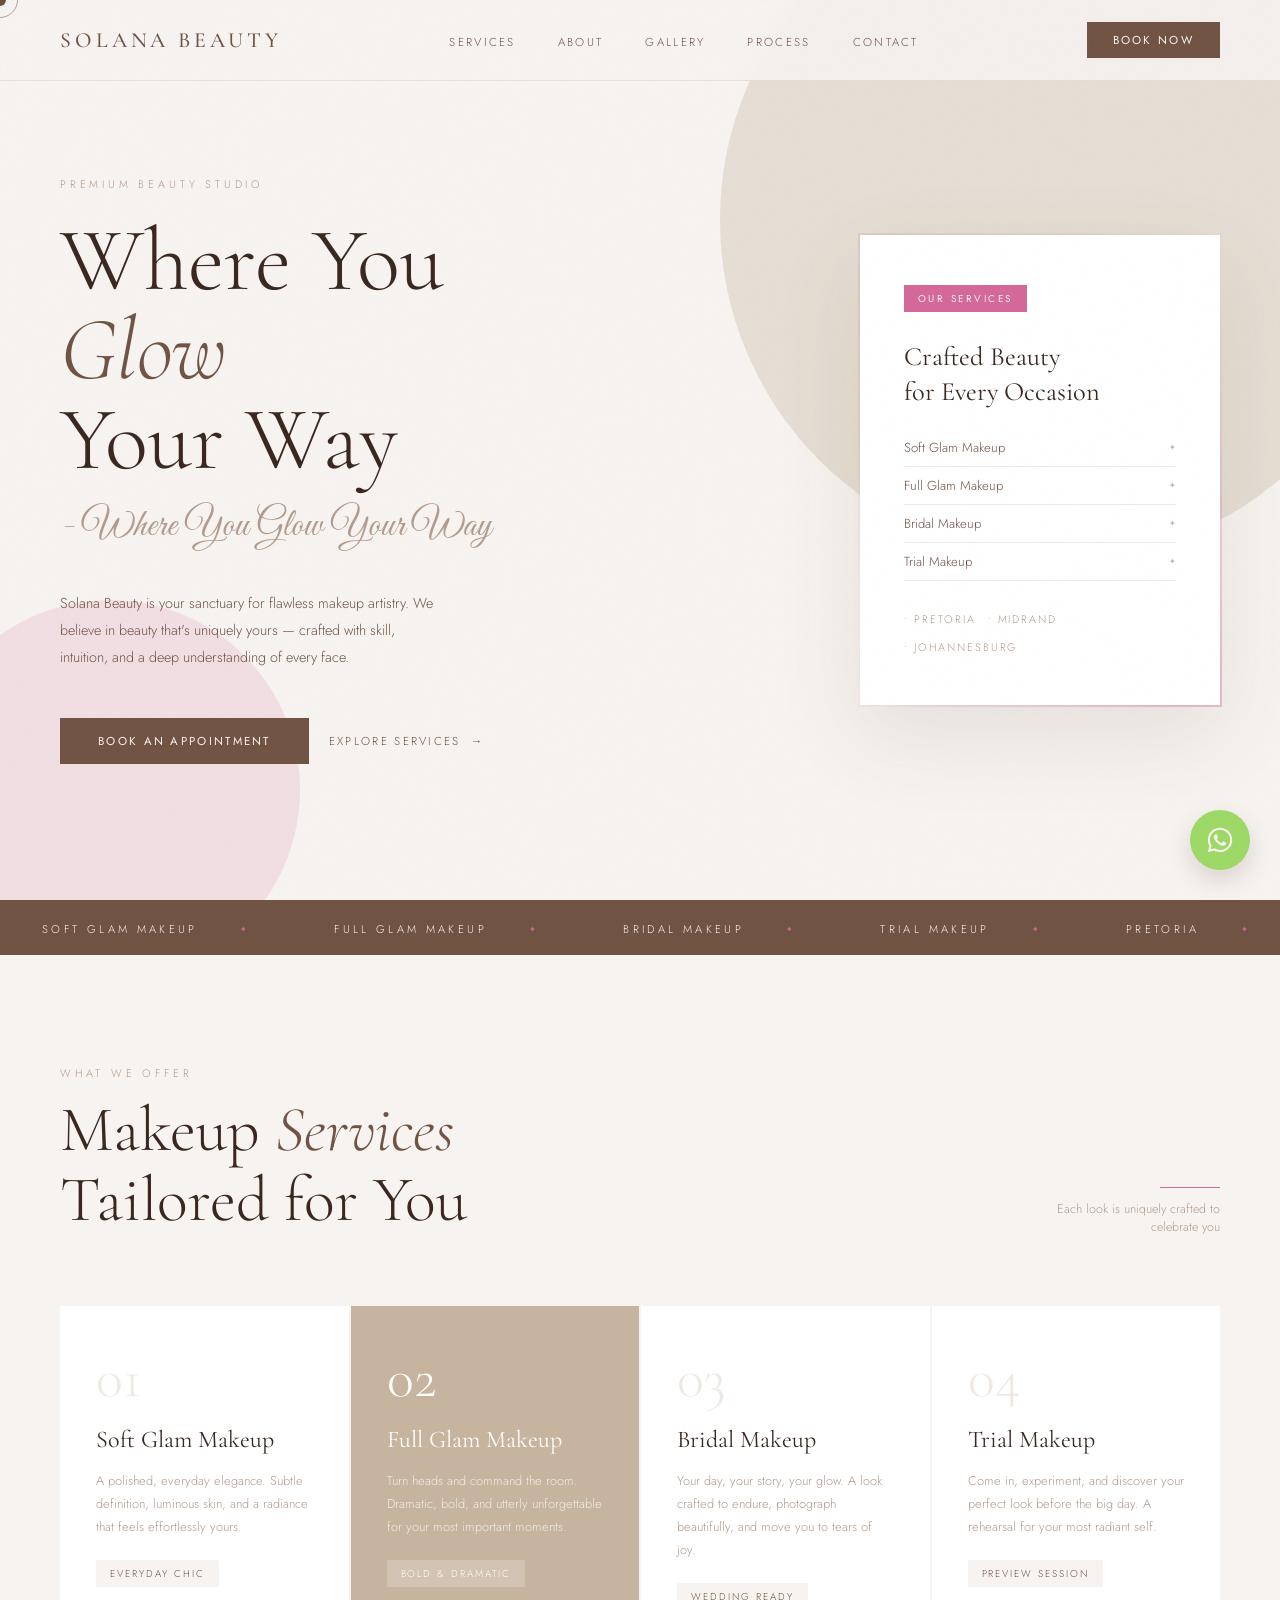
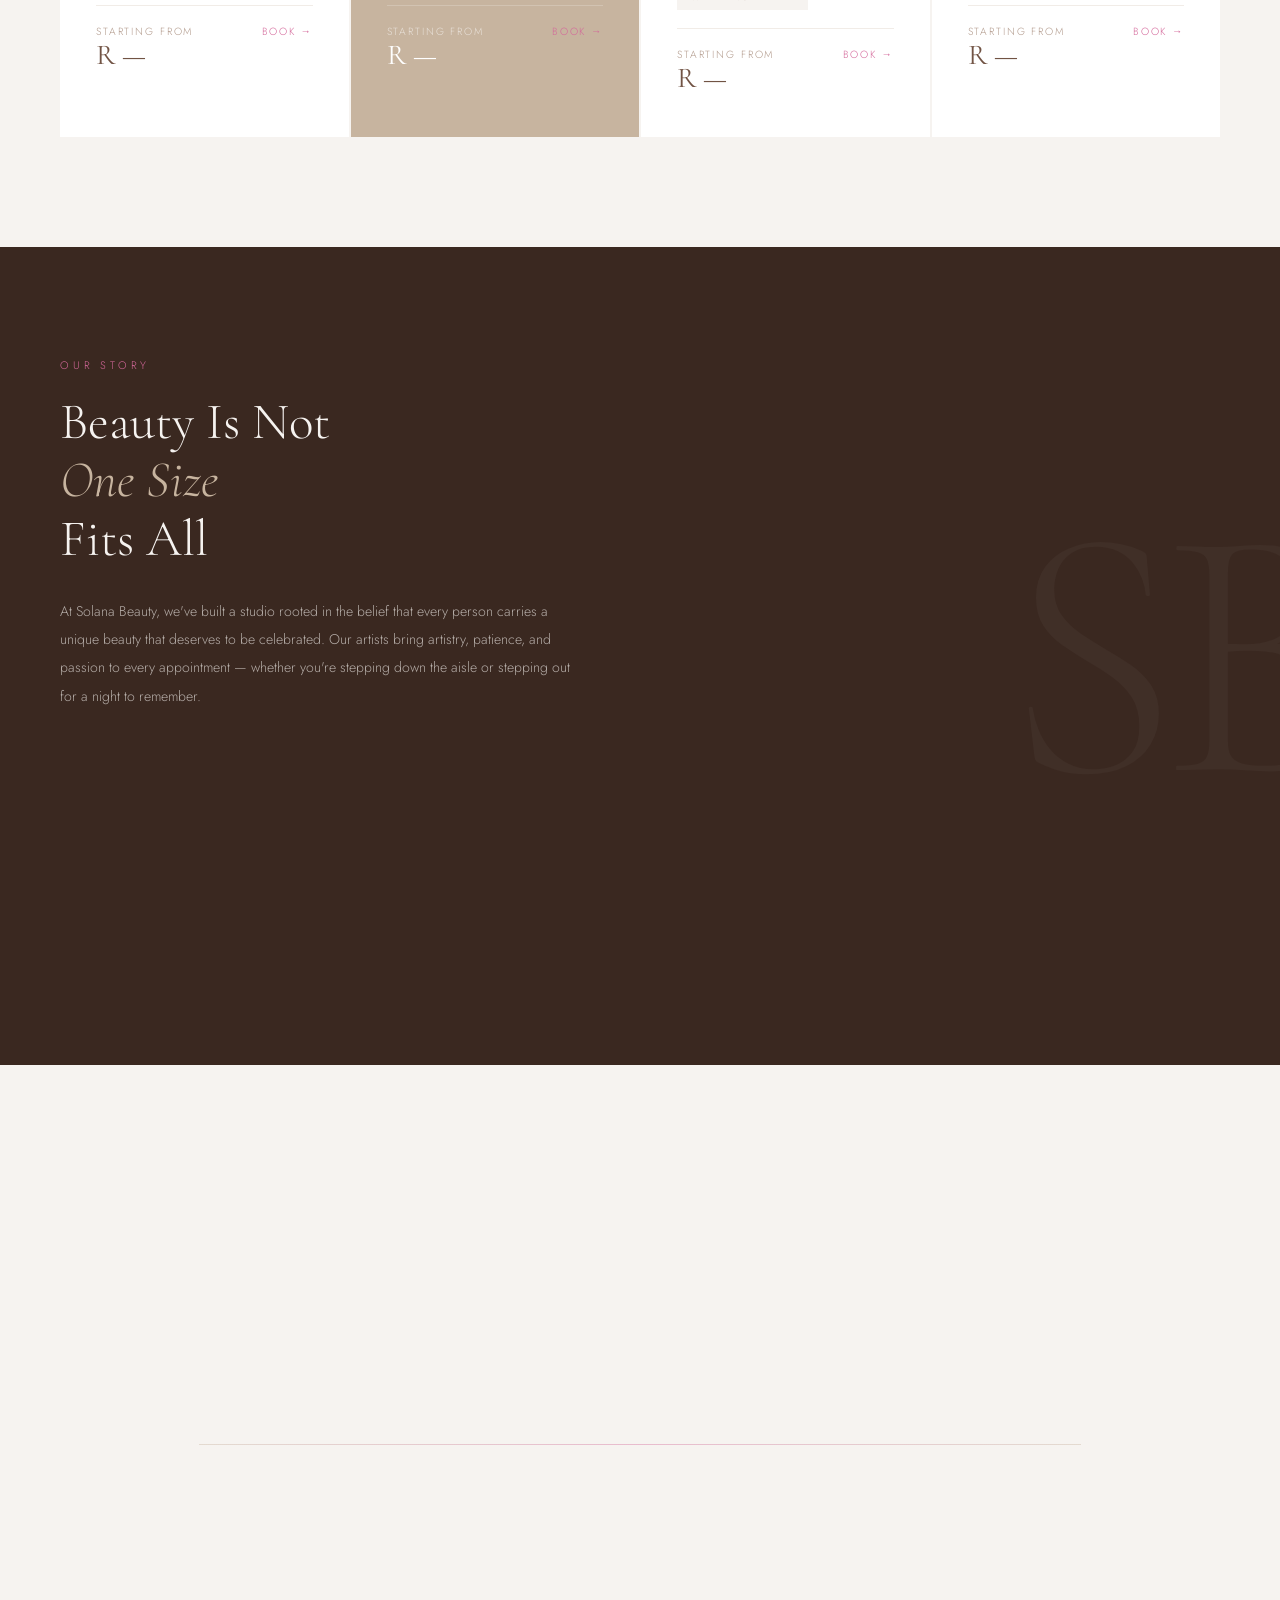
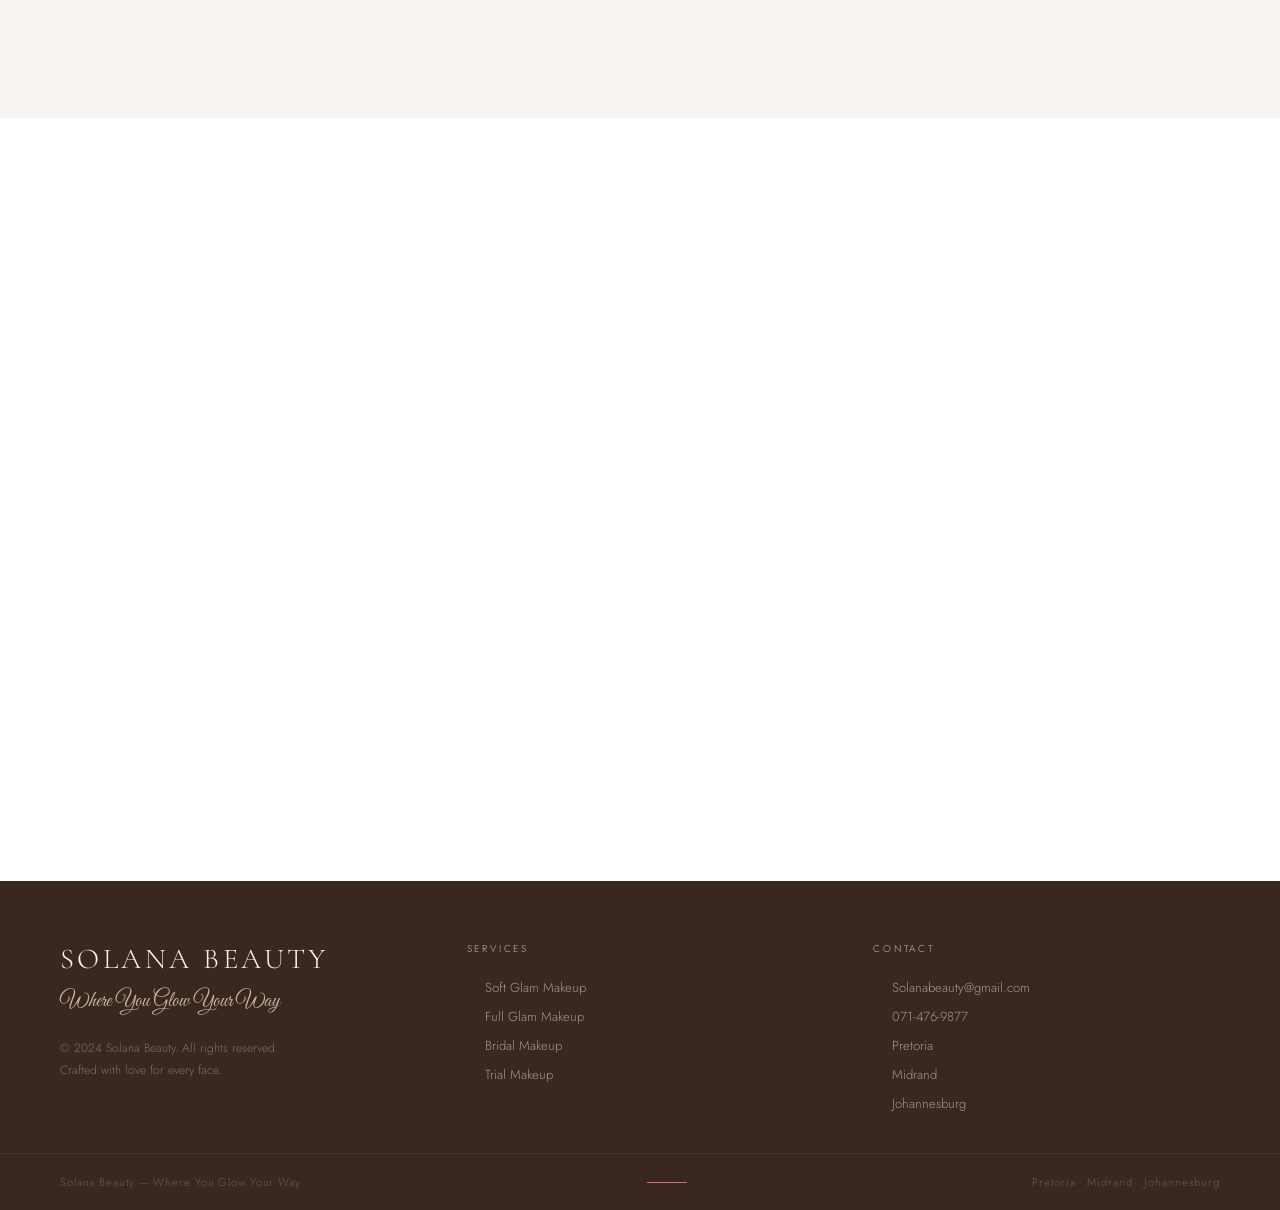
==== commit 3805338b: "Restore original design, modularize codebase, and move portfolio gallery to its own page" ====
--- a/index.html
+++ b/index.html
@@ -24,358 +24,294 @@
 </head>
 <body>
 
-  <!-- Custom Cursor Elements -->
+  <!-- Custom Cursor -->
   <div class="cursor" id="cursor"></div>
   <div class="cursor-ring" id="cursorRing"></div>
 
-  <!-- NAVIGATION HEADER -->
-  <header>
-    <nav id="navbar">
-      <a href="#home" class="nav-brand">
-        <img src="assets/images/logo.jpeg" alt="Solana Beauty Logo" class="nav-logo-img">
-        <span class="nav-brand-text">Solana Beauty</span>
-      </a>
-      
-      <ul class="nav-links">
-        <li><a href="#services">Services</a></li>
-        <li><a href="#about">About</a></li>
-        <li><a href="#portfolio">Gallery</a></li>
-        <li><a href="#process">Process</a></li>
-        <li><a href="#contact">Contact</a></li>
-      </ul>
-      
-      <a href="#contact" class="nav-cta"><span>Book Now</span></a>
-      
-      <!-- Mobile Hamburger Menu Button -->
-      <button class="hamburger" id="hamburger" aria-label="Toggle navigation menu">
-        <span></span>
-        <span></span>
-        <span></span>
-      </button>
-    </nav>
-  </header>
-
-  <!-- MOBILE OVERLAY MENU -->
-  <div class="mobile-menu" id="mobileMenu">
-    <ul class="mobile-menu-links">
+  <!-- NAVIGATION -->
+  <nav>
+    <a href="#" class="nav-logo">Solana Beauty</a>
+    <ul class="nav-links">
       <li><a href="#services">Services</a></li>
       <li><a href="#about">About</a></li>
-      <li><a href="#portfolio">Gallery</a></li>
+      <li><a href="gallery.html">Gallery</a></li>
       <li><a href="#process">Process</a></li>
       <li><a href="#contact">Contact</a></li>
     </ul>
-    <a href="#contact" class="mobile-menu-cta">Book Now</a>
+    <a href="#contact" class="nav-cta"><span>Book Now</span></a>
+  </nav>
+
+  <!-- HERO SECTION -->
+  <section class="hero" id="home">
+    <div class="hero-content">
+      <p class="hero-eyebrow">Premium Beauty Studio</p>
+      <h1 class="hero-title">
+        Where You<br><em>Glow</em><br>Your Way
+      </h1>
+      <p class="hero-tagline">- Where You Glow Your Way</p>
+      <p class="hero-text">
+        Solana Beauty is your sanctuary for flawless makeup artistry. We believe in beauty that's uniquely yours — crafted with skill, intuition, and a deep understanding of every face.
+      </p>
+      <div class="hero-actions">
+        <a href="#contact" class="btn-primary"><span>Book an Appointment</span></a>
+        <a href="#services" class="btn-ghost">Explore Services</a>
+      </div>
+    </div>
+    <div class="hero-visual">
+      <div class="hero-card">
+        <span class="hero-card-badge">Our Services</span>
+        <h3>Crafted Beauty<br>for Every Occasion</h3>
+        <ul class="hero-card-services">
+          <li>Soft Glam Makeup</li>
+          <li>Full Glam Makeup</li>
+          <li>Bridal Makeup</li>
+          <li>Trial Makeup</li>
+        </ul>
+        <div class="hero-card-locations">
+          <span>Pretoria</span>
+          <span>Midrand</span>
+          <span>Johannesburg</span>
+        </div>
+      </div>
+    </div>
+  </section>
+
+  <!-- MARQUEE -->
+  <div class="marquee-wrap">
+    <div class="marquee-inner">
+      <span class="marquee-item">Soft Glam Makeup</span>
+      <span class="marquee-item">Full Glam Makeup</span>
+      <span class="marquee-item">Bridal Makeup</span>
+      <span class="marquee-item">Trial Makeup</span>
+      <span class="marquee-item">Pretoria</span>
+      <span class="marquee-item">Midrand</span>
+      <span class="marquee-item">Johannesburg</span>
+      <span class="marquee-item">Where You Glow Your Way</span>
+      <span class="marquee-item">Soft Glam Makeup</span>
+      <span class="marquee-item">Full Glam Makeup</span>
+      <span class="marquee-item">Bridal Makeup</span>
+      <span class="marquee-item">Trial Makeup</span>
+      <span class="marquee-item">Pretoria</span>
+      <span class="marquee-item">Midrand</span>
+      <span class="marquee-item">Johannesburg</span>
+      <span class="marquee-item">Where You Glow Your Way</span>
+    </div>
   </div>
 
-  <main>
-    <!-- HERO SECTION -->
-    <section class="hero" id="home">
-      <div class="hero-content">
-        <p class="hero-eyebrow">Premium Beauty Studio</p>
-        <h1 class="hero-title">
-          Where You<br><em>Glow</em><br>Your Way
-        </h1>
-        <p class="hero-tagline">- Where You Glow Your Way</p>
-        <p class="hero-text">
-          Solana Beauty is your sanctuary for flawless makeup artistry. We believe in beauty that's uniquely yours — crafted with skill, intuition, and a deep understanding of every face.
-        </p>
-        <div class="hero-actions">
-          <a href="#contact" class="btn-primary"><span>Book an Appointment</span></a>
-          <a href="#services" class="btn-ghost">Explore Services</a>
-        </div>
-      </div>
-      
-      <div class="hero-visual">
-        <div class="hero-card">
-          <span class="hero-card-badge">Our Services</span>
-          <h3>Crafted Beauty<br>for Every Occasion</h3>
-          <ul class="hero-card-services">
-            <li>Soft Glam Makeup</li>
-            <li>Full Glam Makeup</li>
-            <li>Bridal Makeup</li>
-            <li>Trial Makeup</li>
-          </ul>
-          <div class="hero-card-locations">
-            <span>Pretoria</span>
-            <span>Midrand</span>
-            <span>Johannesburg</span>
-          </div>
-        </div>
-      </div>
-    </section>
-
-    <!-- HORIZONTAL SCROLLING MARQUEE -->
-    <div class="marquee-wrap">
-      <div class="marquee-inner">
-        <span class="marquee-item">Soft Glam Makeup</span>
-        <span class="marquee-item">Full Glam Makeup</span>
-        <span class="marquee-item">Bridal Makeup</span>
-        <span class="marquee-item">Trial Makeup</span>
-        <span class="marquee-item">Pretoria</span>
-        <span class="marquee-item">Midrand</span>
-        <span class="marquee-item">Johannesburg</span>
-        <span class="marquee-item">Where You Glow Your Way</span>
-        <span class="marquee-item">Soft Glam Makeup</span>
-        <span class="marquee-item">Full Glam Makeup</span>
-        <span class="marquee-item">Bridal Makeup</span>
-        <span class="marquee-item">Trial Makeup</span>
-        <span class="marquee-item">Pretoria</span>
-        <span class="marquee-item">Midrand</span>
-        <span class="marquee-item">Johannesburg</span>
-        <span class="marquee-item">Where You Glow Your Way</span>
-      </div>
-    </div>
-
-    <!-- SERVICES SECTION -->
-    <section class="services" id="services">
-      <div class="section-header reveal">
-        <div>
-          <p class="section-eyebrow">What We Offer</p>
-          <h2 class="section-title">Makeup <em>Services</em><br>Tailored for You</h2>
-        </div>
-        <div>
-          <div class="section-line"></div>
-          <p class="section-note">Each look is uniquely crafted to celebrate you</p>
-        </div>
-      </div>
-      
-      <div class="services-grid">
-        <div class="service-card reveal">
-          <div class="service-num">01</div>
-          <h3 class="service-title">Soft Glam Makeup</h3>
-          <p class="service-desc">A polished, everyday elegance. Subtle definition, luminous skin, and a radiance that feels effortlessly yours.</p>
-          <span class="service-tag">Everyday Chic</span>
-        </div>
-        
-        <div class="service-card reveal">
-          <div class="service-num">02</div>
-          <h3 class="service-title">Full Glam Makeup</h3>
-          <p class="service-desc">Turn heads and command the room. Dramatic, bold, and utterly unforgettable for your most important moments.</p>
-          <span class="service-tag">Bold & Dramatic</span>
-        </div>
-        
-        <div class="service-card reveal">
-          <div class="service-num">03</div>
-          <h3 class="service-title">Bridal Makeup</h3>
-          <p class="service-desc">Your day, your story, your glow. A look crafted to endure, photograph beautifully, and move you to tears of joy.</p>
-          <span class="service-tag">Wedding Ready</span>
-        </div>
-        
-        <div class="service-card reveal">
-          <div class="service-num">04</div>
-          <h3 class="service-title">Trial Makeup</h3>
-          <p class="service-desc">Come in, experiment, and discover your perfect look before the big day. A rehearsal for your most radiant self.</p>
-          <span class="service-tag">Preview Session</span>
-        </div>
-      </div>
-    </section>
-
-    <!-- ABOUT SECTION -->
-    <section class="about" id="about">
-      <div class="about-content reveal">
-        <h2 class="about-title">Beauty Is Not<br><em>One Size</em><br>Fits All</h2>
-        <p class="about-body">
-          At Solana Beauty, we've built a studio rooted in the belief that every person carries a unique beauty that deserves to be celebrated. Our artists bring artistry, patience, and passion to every appointment — whether you're stepping down the aisle or stepping out for a night to remember.
-        </p>
-        <p class="about-body">
-          Serving Pretoria, Midrand, and Johannesburg, we bring the studio experience to you — wherever you are, however you glow.
-        </p>
-        
-        <div class="about-stats">
-          <div class="stat">
-            <span class="stat-num">3+</span>
-            <span class="stat-label">Cities</span>
-          </div>
-          <div class="stat">
-            <span class="stat-num">4</span>
-            <span class="stat-label">Services</span>
-          </div>
-          <div class="stat">
-            <span class="stat-num">∞</span>
-            <span class="stat-label">Glows</span>
-          </div>
-        </div>
-        
-        <div class="about-quote-box">
-          <p class="about-quote">Where You Glow Your Way.</p>
-        </div>
-        
-        <div class="about-locations">
-          <div class="about-location-item">
-            <div class="about-location-dot"></div>
-            <span class="about-location-name">Pretoria</span>
-          </div>
-          <div class="about-location-item">
-            <div class="about-location-dot"></div>
-            <span class="about-location-name">Midrand</span>
-          </div>
-          <div class="about-location-item">
-            <div class="about-location-dot"></div>
-            <span class="about-location-name">Johannesburg</span>
-          </div>
-        </div>
-      </div>
-    </section>
-
-    <!-- PORTFOLIO GALLERY SECTION -->
-    <section class="portfolio" id="portfolio">
-      <div class="section-header reveal">
-        <div>
-          <p class="section-eyebrow">Our Work</p>
-          <h2 class="section-title">Flawless <em>Transformations</em></h2>
-        </div>
-        <div>
-          <div class="section-line"></div>
-          <p class="section-note">Real milestones and signature styles styled by Solana Beauty</p>
-        </div>
-      </div>
-      
-      <div class="portfolio-grid">
-        <div class="portfolio-item reveal">
-          <div class="portfolio-image-wrapper">
-            <img src="assets/images/makeup-soft-glam.png" alt="Soft glam makeup style by Solana Beauty" class="portfolio-img">
-          </div>
-          <div class="portfolio-info">
-            <span class="portfolio-tag">Soft Glam</span>
-            <h3 class="portfolio-item-title">Signature Soft Glow</h3>
-          </div>
-        </div>
-        
-        <div class="portfolio-item reveal">
-          <div class="portfolio-image-wrapper">
-            <img src="assets/images/bridal-elegance.png" alt="Radiant wedding bride styled by Solana Beauty" class="portfolio-img">
-          </div>
-          <div class="portfolio-info">
-            <span class="portfolio-tag">Bridal Makeup</span>
-            <h3 class="portfolio-item-title">Timeless Bridal Elegance</h3>
-          </div>
-        </div>
-        
-        <div class="portfolio-item reveal">
-          <div class="portfolio-image-wrapper">
-            <img src="assets/images/makeup-behind-scenes.png" alt="Behind the scenes makeup brush application by Solana Beauty" class="portfolio-img">
-          </div>
-          <div class="portfolio-info">
-            <span class="portfolio-tag">Behind the Scenes</span>
-            <h3 class="portfolio-item-title">Artistry in Process</h3>
-          </div>
-        </div>
-      </div>
-    </section>
-
-    <!-- PROCESS SECTION -->
-    <section class="process" id="process">
-      <div class="section-header reveal">
-        <div>
-          <p class="section-eyebrow">How It Works</p>
-          <h2 class="section-title">Your Journey<br>to <em>Radiance</em></h2>
-        </div>
-      </div>
-      
-      <div class="process-grid">
-        <div class="process-step reveal">
-          <div class="process-num">1</div>
-          <h3 class="process-step-title">Book Your Session</h3>
-          <p class="process-step-text">Reach out via email or phone to secure your appointment. We'll guide you through the available dates and locations.</p>
-        </div>
-        
-        <div class="process-step reveal">
-          <div class="process-num">2</div>
-          <h3 class="process-step-title">Consultation</h3>
-          <p class="process-step-text">We discuss your vision, occasion, and preferences to craft a personalised look that truly reflects you.</p>
-        </div>
-        
-        <div class="process-step reveal">
-          <div class="process-num">3</div>
-          <h3 class="process-step-title">The Transformation</h3>
-          <p class="process-step-text">Sit back and relax as our artist works their magic — every detail perfected, every feature celebrated.</p>
-        </div>
-        
-        <div class="process-step reveal">
-          <div class="process-num">4</div>
-          <h3 class="process-step-title">Go & Glow</h3>
-          <p class="process-step-text">Step out with confidence. Your look is set, your glow is real, and every room you enter knows it.</p>
-        </div>
-      </div>
-    </section>
-
-    <!-- CONTACT & BOOKING SECTION -->
-    <section class="contact" id="contact">
-      <div class="contact-info">
-        <p class="section-eyebrow reveal">Get in Touch</p>
-        <h2 class="section-title reveal">Book Your<br><em>Appointment</em></h2>
-        
-        <div class="contact-details reveal">
-          <div class="contact-item">
-            <div class="contact-icon" aria-hidden="true">✉</div>
-            <div>
-              <p class="contact-item-label">Email Us</p>
-              <p class="contact-item-value"><a href="mailto:Solanabeauty@gmail.com">Solanabeauty@gmail.com</a></p>
-            </div>
-          </div>
-          
-          <div class="contact-item">
-            <div class="contact-icon" aria-hidden="true">☏</div>
-            <div>
-              <p class="contact-item-label">Call / WhatsApp</p>
-              <p class="contact-item-value"><a href="https://wa.me/27714769877" target="_blank" rel="noopener noreferrer">071-476-9877</a></p>
-            </div>
-          </div>
-          
-          <div class="contact-item">
-            <div class="contact-icon" aria-hidden="true">◉</div>
-            <div>
-              <p class="contact-item-label">Locations</p>
-              <p class="contact-item-value">Pretoria · Midrand · Johannesburg</p>
-            </div>
-          </div>
-        </div>
-      </div>
-      
-      <div class="reveal">
-        <form class="contact-form" id="bookingForm">
-          <div class="form-row">
-            <div class="form-group">
-              <label for="firstName">First Name *</label>
-              <input type="text" id="firstName" placeholder="Your name" required autocomplete="given-name">
-            </div>
-            <div class="form-group">
-              <label for="lastName">Last Name *</label>
-              <input type="text" id="lastName" placeholder="Your surname" required autocomplete="family-name">
-            </div>
-          </div>
-          
+  <!-- SERVICES SECTION -->
+  <section class="services" id="services">
+    <div class="section-header reveal">
+      <div>
+        <p class="section-eyebrow">What We Offer</p>
+        <h2 class="section-title">Makeup <em>Services</em><br>Tailored for You</h2>
+      </div>
+      <div>
+        <div class="section-line"></div>
+        <p class="section-note">Each look is uniquely crafted to celebrate you</p>
+      </div>
+    </div>
+    <div class="services-grid">
+      <div class="service-card reveal">
+        <div class="service-num">01</div>
+        <h3 class="service-title">Soft Glam Makeup</h3>
+        <p class="service-desc">A polished, everyday elegance. Subtle definition, luminous skin, and a radiance that feels effortlessly yours.</p>
+        <span class="service-tag">Everyday Chic</span>
+        <div class="service-price-row">
+          <div>
+            <p class="service-price-from">Starting from</p>
+            <p class="service-price">R —</p>
+          </div>
+          <a href="#contact" class="service-price-book">Book</a>
+        </div>
+      </div>
+      <div class="service-card reveal">
+        <div class="service-num">02</div>
+        <h3 class="service-title">Full Glam Makeup</h3>
+        <p class="service-desc">Turn heads and command the room. Dramatic, bold, and utterly unforgettable for your most important moments.</p>
+        <span class="service-tag">Bold & Dramatic</span>
+        <div class="service-price-row">
+          <div>
+            <p class="service-price-from">Starting from</p>
+            <p class="service-price">R —</p>
+          </div>
+          <a href="#contact" class="service-price-book">Book</a>
+        </div>
+      </div>
+      <div class="service-card reveal">
+        <div class="service-num">03</div>
+        <h3 class="service-title">Bridal Makeup</h3>
+        <p class="service-desc">Your day, your story, your glow. A look crafted to endure, photograph beautifully, and move you to tears of joy.</p>
+        <span class="service-tag">Wedding Ready</span>
+        <div class="service-price-row">
+          <div>
+            <p class="service-price-from">Starting from</p>
+            <p class="service-price">R —</p>
+          </div>
+          <a href="#contact" class="service-price-book">Book</a>
+        </div>
+      </div>
+      <div class="service-card reveal">
+        <div class="service-num">04</div>
+        <h3 class="service-title">Trial Makeup</h3>
+        <p class="service-desc">Come in, experiment, and discover your perfect look before the big day. A rehearsal for your most radiant self.</p>
+        <span class="service-tag">Preview Session</span>
+        <div class="service-price-row">
+          <div>
+            <p class="service-price-from">Starting from</p>
+            <p class="service-price">R —</p>
+          </div>
+          <a href="#contact" class="service-price-book">Book</a>
+        </div>
+      </div>
+    </div>
+  </section>
+
+  <!-- ABOUT SECTION -->
+  <section class="about" id="about">
+    <div>
+      <p class="about-label reveal">Our Story</p>
+      <h2 class="about-title reveal">Beauty Is Not<br><em>One Size</em><br>Fits All</h2>
+      <p class="about-body reveal">
+        At Solana Beauty, we've built a studio rooted in the belief that every person carries a unique beauty that deserves to be celebrated. Our artists bring artistry, patience, and passion to every appointment — whether you're stepping down the aisle or stepping out for a night to remember.
+      </p>
+      <p class="about-body reveal">
+        Serving Pretoria, Midrand, and Johannesburg, we bring the studio experience to you — wherever you are, however you glow.
+      </p>
+      <div class="about-stats reveal">
+        <div class="stat">
+          <span class="stat-num">3+</span>
+          <span class="stat-label">Cities</span>
+        </div>
+        <div class="stat">
+          <span class="stat-num">4</span>
+          <span class="stat-label">Services</span>
+        </div>
+        <div class="stat">
+          <span class="stat-num">∞</span>
+          <span class="stat-label">Glows</span>
+        </div>
+      </div>
+    </div>
+    <div class="about-visual reveal">
+      <div class="about-quote-box">
+        <p class="about-quote">Where You Glow Your Way.</p>
+      </div>
+      <div class="about-locations">
+        <div class="about-location-item">
+          <div class="about-location-dot"></div>
+          <span class="about-location-name">Pretoria</span>
+        </div>
+        <div class="about-location-item">
+          <div class="about-location-dot"></div>
+          <span class="about-location-name">Midrand</span>
+        </div>
+        <div class="about-location-item">
+          <div class="about-location-dot"></div>
+          <span class="about-location-name">Johannesburg</span>
+        </div>
+      </div>
+    </div>
+  </section>
+
+  <!-- PROCESS SECTION -->
+  <section class="process" id="process">
+    <div class="section-header reveal">
+      <div>
+        <p class="section-eyebrow">How It Works</p>
+        <h2 class="section-title">Your Journey<br>to <em>Radiance</em></h2>
+      </div>
+    </div>
+    <div class="process-grid">
+      <div class="process-step reveal">
+        <div class="process-num">1</div>
+        <h3 class="process-step-title">Book Your Session</h3>
+        <p class="process-step-text">Reach out via email or phone to secure your appointment. We'll guide you through the available dates and locations.</p>
+      </div>
+      <div class="process-step reveal">
+        <div class="process-num">2</div>
+        <h3 class="process-step-title">Consultation</h3>
+        <p class="process-step-text">We discuss your vision, occasion, and preferences to craft a personalised look that truly reflects you.</p>
+      </div>
+      <div class="process-step reveal">
+        <div class="process-num">3</div>
+        <h3 class="process-step-title">The Transformation</h3>
+        <p class="process-step-text">Sit back and relax as our artist works their magic — every detail perfected, every feature celebrated.</p>
+      </div>
+      <div class="process-step reveal">
+        <div class="process-num">4</div>
+        <h3 class="process-step-title">Go & Glow</h3>
+        <p class="process-step-text">Step out with confidence. Your look is set, your glow is real, and every room you enter knows it.</p>
+      </div>
+    </div>
+  </section>
+
+  <!-- CONTACT SECTION -->
+  <section class="contact" id="contact">
+    <div class="contact-info">
+      <p class="section-eyebrow reveal">Get in Touch</p>
+      <h2 class="section-title reveal">Book Your<br><em>Appointment</em></h2>
+      <div class="contact-details reveal">
+        <div class="contact-item">
+          <div class="contact-icon">✉</div>
+          <div>
+            <p class="contact-item-label">Email Us</p>
+            <p class="contact-item-value"><a href="mailto:Solanabeauty@gmail.com">Solanabeauty@gmail.com</a></p>
+          </div>
+        </div>
+        <div class="contact-item">
+          <div class="contact-icon">☏</div>
+          <div>
+            <p class="contact-item-label">Call / WhatsApp</p>
+            <p class="contact-item-value"><a href="https://wa.me/27714769877" target="_blank" rel="noopener noreferrer">071-476-9877</a></p>
+          </div>
+        </div>
+        <div class="contact-item">
+          <div class="contact-icon">◉</div>
+          <div>
+            <p class="contact-item-label">Locations</p>
+            <p class="contact-item-value">Pretoria · Midrand · Johannesburg</p>
+          </div>
+        </div>
+      </div>
+    </div>
+    <div class="reveal">
+      <div class="contact-form">
+        <div class="form-row">
           <div class="form-group">
-            <label for="email">Email Address *</label>
-            <input type="email" id="email" placeholder="you@email.com" required autocomplete="email">
-          </div>
-          
+            <label>First Name</label>
+            <input type="text" placeholder="Your name">
+          </div>
           <div class="form-group">
-            <label for="phone">Phone Number *</label>
-            <input type="tel" id="phone" placeholder="+27..." required autocomplete="tel">
-          </div>
-          
-          <div class="form-group">
-            <label for="service">Service *</label>
-            <select id="service" required>
-              <option value="">Select a service</option>
-              <option value="Soft Glam Makeup">Soft Glam Makeup</option>
-              <option value="Full Glam Makeup">Full Glam Makeup</option>
-              <option value="Bridal Makeup">Bridal Makeup</option>
-              <option value="Trial Makeup">Trial Makeup</option>
-            </select>
-          </div>
-          
-          <div class="form-group">
-            <label for="message">Message</label>
-            <textarea id="message" placeholder="Tell us about your occasion, preferred date and location..."></textarea>
-          </div>
-          
-          <button type="submit" class="form-submit" id="submitBooking">Send Booking Request</button>
-        </form>
-      </div>
-    </section>
-  </main>
+            <label>Last Name</label>
+            <input type="text" placeholder="Your surname">
+          </div>
+        </div>
+        <div class="form-group">
+          <label>Email Address</label>
+          <input type="email" placeholder="you@email.com">
+        </div>
+        <div class="form-group">
+          <label>Phone Number</label>
+          <input type="tel" placeholder="+27...">
+        </div>
+        <div class="form-group">
+          <label>Service</label>
+          <select>
+            <option value="">Select a service</option>
+            <option>Soft Glam Makeup</option>
+            <option>Full Glam Makeup</option>
+            <option>Bridal Makeup</option>
+            <option>Trial Makeup</option>
+          </select>
+        </div>
+        <div class="form-group">
+          <label>Message</label>
+          <textarea placeholder="Tell us about your occasion, preferred date and location..."></textarea>
+        </div>
+        <button class="form-submit">Send Booking Request</button>
+      </div>
+    </div>
+  </section>
 
   <!-- FOOTER -->
   <footer>
@@ -384,7 +320,6 @@
       <p class="footer-tagline">Where You Glow Your Way</p>
       <p class="footer-copy">© 2024 Solana Beauty. All rights reserved.<br>Crafted with love for every face.</p>
     </div>
-    
     <div>
       <p class="footer-heading">Services</p>
       <ul class="footer-links">
@@ -394,7 +329,6 @@
         <li><a href="#services">Trial Makeup</a></li>
       </ul>
     </div>
-    
     <div>
       <p class="footer-heading">Contact</p>
       <ul class="footer-links">
@@ -406,29 +340,13 @@
       </ul>
     </div>
   </footer>
-
   <div class="footer-bottom">
     <span class="footer-bottom-text">Solana Beauty — Where You Glow Your Way</span>
     <div class="footer-accent"></div>
     <span class="footer-bottom-text">Pretoria · Midrand · Johannesburg</span>
   </div>
 
-  <!-- BOOKING SUCCESS MODAL -->
-  <div class="modal-overlay" id="modalOverlay">
-    <div class="modal-box" role="dialog" aria-modal="true" aria-labelledby="modalTitle">
-      <div class="modal-icon">✦</div>
-      <h2 class="modal-title" id="modalTitle">Request Received!</h2>
-      <p class="modal-text">
-        Thank you for booking with Solana Beauty. We have received your request and will contact you shortly to confirm your slot.
-      </p>
-      <div id="modalDetails" style="text-align: left; margin-bottom: 24px; padding: 16px; background: var(--cream); font-size: 0.82rem; line-height: 1.6; border-radius: 4px; color: var(--dark);">
-        <!-- Populated via script.js -->
-      </div>
-      <button class="modal-close" id="modalClose">Great, Thanks!</button>
-    </div>
-  </div>
-
-  <!-- Floating WhatsApp Button -->
+  <!-- Floating WhatsApp Button (Retained from current design) -->
   <a href="https://wa.me/27714769877" class="whatsapp-float" target="_blank" rel="noopener noreferrer" aria-label="Chat with Solana Beauty on WhatsApp">
     <span class="whatsapp-tooltip">Chat with us</span>
     <span class="whatsapp-icon-wrapper">
@@ -441,6 +359,6 @@
   </a>
 
   <!-- Main JavaScript File -->
-  <script src="assets/js/script.js"></script>
+  <script src="assets/js/script.js" defer></script>
 </body>
 </html>
--- a/assets/css/style.css
+++ b/assets/css/style.css
@@ -4,19 +4,13 @@
   --rosy-taupe: #B29A8C;
   --coco: #715344;
   --green: #9ED866;
-  --pink: #C291A4;
+  --pink: #D4689A;
   --dark: #3A2820;
 }
 
-*, *::before, *::after {
-  margin: 0;
-  padding: 0;
-  box-sizing: border-box;
-}
-
-html {
-  scroll-behavior: smooth;
-}
+*, *::before, *::after { margin: 0; padding: 0; box-sizing: border-box; }
+
+html { scroll-behavior: smooth; }
 
 body {
   background: var(--cream);
@@ -25,125 +19,50 @@
   overflow-x: hidden;
 }
 
-/* NOISE TEXTURE BACKGROUND */
-body::before {
-  content: '';
-  position: fixed;
-  inset: 0;
-  background-image: url("data:image/svg+xml,%3Csvg viewBox='0 0 256 256' xmlns='http://www.w3.org/2000/svg'%3E%3Cfilter id='noise'%3E%3CfeTurbulence type='fractalNoise' baseFrequency='0.9' numOctaves='4' stitchTiles='stitch'/%3E%3C/filter%3E%3Crect width='100%25' height='100%25' filter='url(%23noise)' opacity='0.03'/%3E%3C/svg%3E");
-  pointer-events: none;
-  z-index: 1000;
-  opacity: 0.4;
-}
-
-/* CUSTOM CURSOR SYSTEM - ONLY ENABLES ON DESKTOP HOVER DEVICES */
-@media (hover: hover) {
-  body.has-custom-cursor,
-  body.has-custom-cursor a,
-  body.has-custom-cursor button,
-  body.has-custom-cursor input,
-  body.has-custom-cursor select,
-  body.has-custom-cursor textarea,
-  body.has-custom-cursor select option {
-    cursor: none;
-  }
-
-  .cursor, .cursor-ring {
-    display: block;
-    position: fixed;
-    top: 0;
-    left: 0;
-    pointer-events: none;
-    z-index: 9999;
-    transform: translate3d(var(--mouse-x, 0px), var(--mouse-y, 0px), 0) translate(-50%, -50%);
-    will-change: transform;
-  }
-
-  .cursor {
-    width: 10px;
-    height: 10px;
-    border-radius: 50%;
-    background: var(--coco);
-    transition: transform 0.15s ease-out, background-color 0.3s;
-    mix-blend-mode: multiply;
-  }
-
-  .cursor-ring {
-    width: 38px;
-    height: 38px;
-    border-radius: 50%;
-    border: 1px solid var(--coco);
-    transition: transform 0.3s cubic-bezier(0.25, 1, 0.5, 1), border-color 0.3s, opacity 0.3s;
-    opacity: 0.5;
-    z-index: 9998;
-  }
-
-  /* Hover states */
-  .cursor.hovered {
-    transform: translate3d(var(--mouse-x, 0px), var(--mouse-y, 0px), 0) translate(-50%, -50%) scale(2.2);
-    background-color: var(--pink);
-    mix-blend-mode: normal;
-  }
-
-  .cursor-ring.hovered {
-    transform: translate3d(var(--mouse-x, 0px), var(--mouse-y, 0px), 0) translate(-50%, -50%) scale(1.4);
-    border-color: var(--pink);
-    opacity: 0.25;
-  }
-}
-
-@media (hover: none) {
-  .cursor, .cursor-ring {
-    display: none !important;
-  }
-}
-
-/* NAVIGATION */
+/* CURSOR */
+* { cursor: none; }
+.cursor {
+  width: 12px; height: 12px;
+  border-radius: 50%;
+  background: var(--coco);
+  position: fixed; top: 0; left: 0;
+  pointer-events: none; z-index: 9999;
+  transform: translate(-50%,-50%);
+  transition: transform 0.1s, background 0.3s;
+  mix-blend-mode: multiply;
+}
+.cursor-ring {
+  width: 36px; height: 36px;
+  border-radius: 50%;
+  border: 1px solid var(--coco);
+  position: fixed; top: 0; left: 0;
+  pointer-events: none; z-index: 9998;
+  transform: translate(-50%,-50%);
+  transition: all 0.25s ease;
+  opacity: 0.5;
+}
+
+/* NAV */
 nav {
-  position: fixed;
-  top: 0;
-  width: 100%;
-  z-index: 100;
-  padding: 18px 60px;
-  display: flex;
-  align-items: center;
-  justify-content: space-between;
-  background: rgba(246, 243, 240, 0.85);
+  position: fixed; top: 0; width: 100%; z-index: 100;
+  padding: 22px 60px;
+  display: flex; align-items: center; justify-content: space-between;
+  background: rgba(246,243,240,0.85);
   backdrop-filter: blur(12px);
-  -webkit-backdrop-filter: blur(12px);
-  border-bottom: 1px solid rgba(113, 83, 68, 0.1);
-  transition: all 0.3s ease;
-}
-
-.nav-brand {
-  display: flex;
-  align-items: center;
-  gap: 12px;
-  text-decoration: none;
-}
-
-.nav-logo-img {
-  height: 38px;
-  width: auto;
-  object-fit: contain;
-  border-radius: 4px;
-}
-
-.nav-brand-text {
+  border-bottom: 1px solid rgba(113,83,68,0.12);
+}
+.nav-logo {
   font-family: 'Cormorant Garamond', serif;
   font-size: 1.35rem;
   font-weight: 500;
   letter-spacing: 0.18em;
   text-transform: uppercase;
   color: var(--coco);
-}
-
+  text-decoration: none;
+}
 .nav-links {
-  display: flex;
-  gap: 42px;
-  list-style: none;
-}
-
+  display: flex; gap: 42px; list-style: none;
+}
 .nav-links a {
   font-family: 'Jost', sans-serif;
   font-size: 0.72rem;
@@ -154,28 +73,15 @@
   text-decoration: none;
   position: relative;
   transition: color 0.3s;
-  padding: 4px 0;
-}
-
+}
 .nav-links a::after {
   content: '';
-  position: absolute;
-  bottom: -3px;
-  left: 0;
-  width: 0;
-  height: 1px;
+  position: absolute; bottom: -3px; left: 0;
+  width: 0; height: 1px;
   background: var(--pink);
   transition: width 0.4s ease;
 }
-
-.nav-links a:hover::after {
-  width: 100%;
-}
-
-.nav-links a:hover {
-  color: var(--pink);
-}
-
+.nav-links a:hover::after { width: 100%; }
 .nav-cta {
   font-family: 'Jost', sans-serif;
   font-size: 0.72rem;
@@ -187,163 +93,46 @@
   border: none;
   padding: 10px 26px;
   text-decoration: none;
-  transition: background 0.3s, transform 0.2s, box-shadow 0.3s;
-}
-
-.nav-cta:hover {
-  background: var(--rosy-taupe);
-  transform: translateY(-1px);
-  box-shadow: 0 4px 15px rgba(113, 83, 68, 0.15);
-}
-
-/* MOBILE HAMBURGER BUTTON */
-.hamburger {
-  display: none;
-  flex-direction: column;
-  justify-content: space-between;
-  width: 24px;
-  height: 16px;
-  background: transparent;
-  border: none;
-  cursor: pointer;
-  z-index: 110;
-}
-
-.hamburger span {
-  display: block;
-  width: 100%;
-  height: 2px;
-  background-color: var(--coco);
-  transition: all 0.3s ease;
-}
-
-.hamburger.active span:nth-child(1) {
-  transform: translateY(7px) rotate(45deg);
-}
-
-.hamburger.active span:nth-child(2) {
-  opacity: 0;
-}
-
-.hamburger.active span:nth-child(3) {
-  transform: translateY(-7px) rotate(-45deg);
-}
-
-/* MOBILE OVERLAY MENU */
-.mobile-menu {
-  position: fixed;
-  top: 0;
-  right: -100%;
-  width: 100%;
-  height: 100vh;
-  background: var(--cream);
-  z-index: 105;
-  display: flex;
-  flex-direction: column;
-  justify-content: center;
-  align-items: center;
-  gap: 36px;
-  transition: right 0.5s cubic-bezier(0.77, 0, 0.175, 1);
-  box-shadow: -10px 0 30px rgba(113, 83, 68, 0.05);
-  padding: 40px;
-}
-
-.mobile-menu.active {
-  right: 0;
-}
-
-.mobile-menu-links {
-  list-style: none;
-  display: flex;
-  flex-direction: column;
-  align-items: center;
-  gap: 28px;
-}
-
-.mobile-menu-links a {
-  font-family: 'Jost', sans-serif;
-  font-size: 1.15rem;
-  font-weight: 300;
-  letter-spacing: 0.22em;
-  text-transform: uppercase;
-  color: var(--coco);
-  text-decoration: none;
-  transition: color 0.3s;
-}
-
-.mobile-menu-links a:hover {
-  color: var(--pink);
-}
-
-.mobile-menu-cta {
-  font-family: 'Jost', sans-serif;
-  font-size: 0.85rem;
-  font-weight: 400;
-  letter-spacing: 0.2em;
-  text-transform: uppercase;
-  color: var(--cream);
-  background: var(--coco);
-  border: none;
-  padding: 14px 44px;
-  text-decoration: none;
-  transition: background 0.3s;
-  margin-top: 15px;
-}
-
-.mobile-menu-cta:hover {
-  background: var(--rosy-taupe);
-}
+  transition: background 0.3s, transform 0.2s;
+}
+.nav-cta:hover { background: var(--rosy-taupe); transform: translateY(-1px); }
 
 /* HERO */
 .hero {
   min-height: 100vh;
   display: grid;
-  grid-template-columns: 1.1fr 0.9fr;
+  grid-template-columns: 1fr 1fr;
   align-items: center;
-  padding: 120px 60px 60px;
+  padding: 100px 60px 60px;
   position: relative;
   overflow: hidden;
 }
-
 .hero::before {
   content: '';
   position: absolute;
-  right: -120px;
-  top: -120px;
-  width: 680px;
-  height: 680px;
+  right: -120px; top: -120px;
+  width: 680px; height: 680px;
   border-radius: 50%;
   background: var(--taupe);
-  opacity: 0.3;
+  opacity: 0.35;
   animation: floatOrb 8s ease-in-out infinite;
-  pointer-events: none;
-}
-
+}
 .hero::after {
   content: '';
   position: absolute;
-  left: -80px;
-  bottom: -80px;
-  width: 380px;
-  height: 380px;
+  left: -80px; bottom: -80px;
+  width: 380px; height: 380px;
   border-radius: 50%;
   background: var(--pink);
-  opacity: 0.12;
+  opacity: 0.15;
   animation: floatOrb 11s ease-in-out infinite reverse;
-  pointer-events: none;
-}
-
+}
 @keyframes floatOrb {
-  0%, 100% { transform: translate(0, 0) scale(1); }
-  50% { transform: translate(25px, -35px) scale(1.05); }
-}
-
-.hero-content {
-  position: relative;
-  z-index: 2;
-  padding-right: 40px;
-}
-
+  0%,100% { transform: translate(0,0) scale(1); }
+  50% { transform: translate(20px,-30px) scale(1.04); }
+}
+
+.hero-content { position: relative; z-index: 2; }
 .hero-eyebrow {
   font-family: 'Jost', sans-serif;
   font-size: 0.68rem;
@@ -355,10 +144,9 @@
   opacity: 0;
   animation: fadeUp 0.9s 0.2s forwards;
 }
-
 .hero-title {
   font-family: 'Cormorant Garamond', serif;
-  font-size: clamp(3.5rem, 6.5vw, 6.2rem);
+  font-size: clamp(3.5rem, 7vw, 6.5rem);
   font-weight: 300;
   line-height: 1.0;
   color: var(--dark);
@@ -366,40 +154,33 @@
   opacity: 0;
   animation: fadeUp 0.9s 0.4s forwards;
 }
-
 .hero-title em {
   font-style: italic;
   color: var(--coco);
 }
-
 .hero-tagline {
   font-family: 'Great Vibes', cursive;
-  font-size: clamp(1.8rem, 3vw, 2.6rem);
+  font-size: clamp(1.6rem, 3vw, 2.4rem);
   color: var(--rosy-taupe);
-  margin-bottom: 36px;
+  margin-bottom: 40px;
   opacity: 0;
   animation: fadeUp 0.9s 0.6s forwards;
 }
-
 .hero-text {
   font-size: 0.9rem;
   font-weight: 300;
   line-height: 1.85;
   color: var(--coco);
-  max-width: 420px;
+  max-width: 380px;
   margin-bottom: 48px;
   opacity: 0;
   animation: fadeUp 0.9s 0.8s forwards;
 }
-
 .hero-actions {
-  display: flex;
-  gap: 24px;
-  align-items: center;
+  display: flex; gap: 20px; align-items: center;
   opacity: 0;
   animation: fadeUp 0.9s 1s forwards;
 }
-
 .btn-primary {
   display: inline-block;
   font-family: 'Jost', sans-serif;
@@ -411,33 +192,19 @@
   background: var(--coco);
   padding: 15px 38px;
   text-decoration: none;
-  transition: all 0.3s ease;
+  transition: all 0.3s;
   position: relative;
   overflow: hidden;
-  border: none;
-}
-
+}
 .btn-primary::before {
   content: '';
-  position: absolute;
-  top: 0;
-  left: -100%;
-  width: 100%;
-  height: 100%;
+  position: absolute; top: 0; left: -100%;
+  width: 100%; height: 100%;
   background: var(--pink);
   transition: left 0.4s ease;
-  z-index: 0;
-}
-
-.btn-primary:hover::before {
-  left: 0;
-}
-
-.btn-primary span {
-  position: relative;
-  z-index: 1;
-}
-
+}
+.btn-primary:hover::before { left: 0; }
+.btn-primary span { position: relative; z-index: 1; }
 .btn-ghost {
   font-family: 'Jost', sans-serif;
   font-size: 0.72rem;
@@ -446,54 +213,32 @@
   text-transform: uppercase;
   color: var(--coco);
   text-decoration: none;
-  display: flex;
-  align-items: center;
-  gap: 10px;
+  display: flex; align-items: center; gap: 10px;
   transition: gap 0.3s;
 }
-
-.btn-ghost:hover {
-  gap: 16px;
-  color: var(--pink);
-}
-
-.btn-ghost::after {
-  content: '→';
-  transition: color 0.3s;
-}
+.btn-ghost:hover { gap: 16px; }
+.btn-ghost::after { content: '→'; }
 
 .hero-visual {
-  position: relative;
-  z-index: 2;
-  display: flex;
-  justify-content: flex-end;
-  align-items: center;
+  position: relative; z-index: 2;
+  display: flex; justify-content: flex-end; align-items: center;
   opacity: 0;
   animation: fadeIn 1.2s 0.5s forwards;
 }
-
 .hero-card {
   background: white;
-  padding: 48px 40px;
-  box-shadow: 0 30px 80px rgba(113, 83, 68, 0.08);
+  padding: 50px 44px;
+  box-shadow: 0 30px 80px rgba(113,83,68,0.12);
   position: relative;
   max-width: 360px;
-  border-radius: 4px;
-}
-
+}
 .hero-card::before {
   content: '';
-  position: absolute;
-  top: -2px;
-  left: -2px;
-  right: -2px;
-  bottom: -2px;
+  position: absolute; top: -2px; left: -2px; right: -2px; bottom: -2px;
   background: linear-gradient(135deg, var(--taupe) 0%, transparent 50%, var(--pink) 100%);
   z-index: -1;
-  opacity: 0.35;
-  border-radius: 6px;
-}
-
+  opacity: 0.4;
+}
 .hero-card-badge {
   display: inline-block;
   font-family: 'Jost', sans-serif;
@@ -506,7 +251,6 @@
   padding: 6px 14px;
   margin-bottom: 28px;
 }
-
 .hero-card h3 {
   font-family: 'Cormorant Garamond', serif;
   font-size: 1.65rem;
@@ -515,43 +259,28 @@
   margin-bottom: 20px;
   line-height: 1.3;
 }
-
 .hero-card-services {
   list-style: none;
   margin-bottom: 30px;
 }
-
 .hero-card-services li {
   font-size: 0.82rem;
   font-weight: 300;
   color: var(--coco);
   padding: 9px 0;
-  border-bottom: 1px solid rgba(199, 180, 159, 0.25);
-  display: flex;
-  justify-content: space-between;
-  align-items: center;
-}
-
-.hero-card-services li::after {
-  content: '✦';
-  font-size: 0.5rem;
-  color: var(--taupe);
-}
-
+  border-bottom: 1px solid rgba(199,180,159,0.3);
+  display: flex; justify-content: space-between; align-items: center;
+}
+.hero-card-services li::after { content: '✦'; font-size: 0.5rem; color: var(--taupe); }
 .hero-card-locations {
   font-size: 0.68rem;
   font-weight: 300;
   letter-spacing: 0.18em;
   text-transform: uppercase;
   color: var(--rosy-taupe);
-  display: flex;
-  gap: 12px;
-  flex-wrap: wrap;
-}
-
-.hero-card-locations span::before {
-  content: '• ';
-}
+  display: flex; gap: 12px; flex-wrap: wrap;
+}
+.hero-card-locations span::before { content: '• '; }
 
 /* MARQUEE */
 .marquee-wrap {
@@ -560,13 +289,11 @@
   overflow: hidden;
   white-space: nowrap;
 }
-
 .marquee-inner {
   display: inline-flex;
   animation: marquee 22s linear infinite;
   gap: 0;
 }
-
 .marquee-item {
   font-family: 'Jost', sans-serif;
   font-size: 0.7rem;
@@ -575,35 +302,22 @@
   text-transform: uppercase;
   color: var(--cream);
   padding: 0 42px;
-  display: inline-flex;
-  align-items: center;
-  gap: 42px;
-}
-
-.marquee-item::after {
-  content: '✦';
-  font-size: 0.5rem;
-  color: var(--pink);
-}
-
-@keyframes marquee {
-  from { transform: translateX(0); }
-  to { transform: translateX(-50%); }
-}
+  display: inline-flex; align-items: center; gap: 42px;
+}
+.marquee-item::after { content: '✦'; font-size: 0.5rem; color: var(--pink); }
+@keyframes marquee { from { transform: translateX(0); } to { transform: translateX(-50%); } }
 
 /* SERVICES */
 .services {
   padding: 110px 60px;
   position: relative;
 }
-
 .section-header {
   display: grid;
   grid-template-columns: 1fr auto;
   align-items: flex-end;
   margin-bottom: 70px;
 }
-
 .section-eyebrow {
   font-size: 0.68rem;
   font-weight: 300;
@@ -612,7 +326,6 @@
   color: var(--rosy-taupe);
   margin-bottom: 14px;
 }
-
 .section-title {
   font-family: 'Cormorant Garamond', serif;
   font-size: clamp(2.2rem, 5vw, 4rem);
@@ -620,93 +333,55 @@
   line-height: 1.1;
   color: var(--dark);
 }
-
-.section-title em {
-  font-style: italic;
-  color: var(--coco);
-}
-
+.section-title em { font-style: italic; color: var(--coco); }
 .section-line {
-  width: 60px;
-  height: 1px;
+  width: 60px; height: 1px;
   background: var(--pink);
   margin-bottom: 12px;
   margin-left: auto;
 }
-
 .section-note {
   font-size: 0.78rem;
   font-weight: 300;
   color: var(--rosy-taupe);
   text-align: right;
-  max-width: 220px;
-  line-height: 1.4;
+  max-width: 200px;
 }
 
 .services-grid {
   display: grid;
   grid-template-columns: repeat(4, 1fr);
   gap: 2px;
-  background: rgba(199, 180, 159, 0.15);
-  border: 1px solid rgba(199, 180, 159, 0.15);
-}
-
+}
 .service-card {
   background: white;
-  padding: 48px 36px;
+  padding: 44px 36px;
   position: relative;
   overflow: hidden;
-  transition: transform 0.4s cubic-bezier(0.25, 1, 0.5, 1);
-}
-
-.service-card:hover {
-  transform: translateY(-8px);
-  z-index: 2;
-  box-shadow: 0 15px 30px rgba(113, 83, 68, 0.08);
-}
-
-.service-card:nth-child(2) {
-  background: var(--taupe);
-}
-
+  transition: transform 0.4s ease;
+}
+.service-card:hover { transform: translateY(-8px); }
+.service-card:nth-child(2) { background: var(--taupe); }
 .service-card:nth-child(2) .service-title,
-.service-card:nth-child(2) .service-num {
-  color: white;
-}
-
-.service-card:nth-child(2) .service-desc {
-  color: rgba(255, 255, 255, 0.8);
-}
-
-.service-card:nth-child(2) .service-tag {
-  background: rgba(255, 255, 255, 0.2);
-  color: white;
-}
-
+.service-card:nth-child(2) .service-num { color: white; }
+.service-card:nth-child(2) .service-desc { color: rgba(255,255,255,0.75); }
+.service-card:nth-child(2) .service-tag { background: rgba(255,255,255,0.2); color: white; }
 .service-card::after {
   content: '';
-  position: absolute;
-  bottom: 0;
-  left: 0;
-  width: 0;
-  height: 3px;
+  position: absolute; bottom: 0; left: 0;
+  width: 0; height: 3px;
   background: var(--pink);
   transition: width 0.5s ease;
 }
-
-.service-card:hover::after {
-  width: 100%;
-}
-
+.service-card:hover::after { width: 100%; }
 .service-num {
   font-family: 'Cormorant Garamond', serif;
   font-size: 3.5rem;
   font-weight: 300;
-  color: rgba(199, 180, 159, 0.3);
+  color: rgba(199,180,159,0.3);
   line-height: 1;
   margin-bottom: 20px;
 }
-
 .service-title {
   font-family: 'Cormorant Garamond', serif;
   font-size: 1.5rem;
@@ -715,15 +390,13 @@
   margin-bottom: 14px;
   line-height: 1.2;
 }
-
 .service-desc {
   font-size: 0.8rem;
   font-weight: 300;
   line-height: 1.8;
   color: var(--rosy-taupe);
-  margin-bottom: 24px;
-}
-
+  margin-bottom: 22px;
+}
 .service-tag {
   display: inline-block;
   font-size: 0.62rem;
@@ -733,26 +406,61 @@
   color: var(--coco);
   background: var(--cream);
   padding: 6px 14px;
-  border-radius: 2px;
-}
+}
+.service-price-row {
+  display: flex; align-items: baseline; justify-content: space-between;
+  margin-top: 18px;
+  padding-top: 18px;
+  border-top: 1px solid rgba(199,180,159,0.25);
+}
+.service-price {
+  font-family: 'Cormorant Garamond', serif;
+  font-size: 1.8rem;
+  font-weight: 400;
+  color: var(--coco);
+  line-height: 1;
+}
+.service-card:nth-child(2) .service-price { color: white; }
+.service-card:nth-child(2) .service-price-row { border-top-color: rgba(255,255,255,0.2); }
+.service-card:nth-child(2) .service-price-from { color: rgba(255,255,255,0.6); }
+.service-price-from {
+  font-size: 0.65rem;
+  font-weight: 300;
+  letter-spacing: 0.18em;
+  text-transform: uppercase;
+  color: var(--rosy-taupe);
+  margin-bottom: 2px;
+}
+.service-price-book {
+  font-size: 0.65rem;
+  font-weight: 300;
+  letter-spacing: 0.16em;
+  text-transform: uppercase;
+  color: var(--pink);
+  text-decoration: none;
+  display: flex; align-items: center; gap: 5px;
+  transition: gap 0.3s;
+}
+.service-price-book:hover { gap: 9px; }
+.service-price-book::after { content: '→'; }
 
 /* ABOUT */
 .about {
   padding: 110px 60px;
   background: var(--dark);
-  display: flex;
-  justify-content: center;
+  display: grid;
+  grid-template-columns: 1fr 1fr;
+  gap: 100px;
   align-items: center;
   position: relative;
   overflow: hidden;
 }
-
 .about::before {
   content: 'SB';
   font-family: 'Cormorant Garamond', serif;
   font-size: 28vw;
   font-weight: 300;
-  color: rgba(255, 255, 255, 0.02);
+  color: rgba(255,255,255,0.03);
   position: absolute;
   right: -60px;
   top: 50%;
@@ -760,153 +468,117 @@
   pointer-events: none;
   letter-spacing: -0.05em;
 }
-
-.about-content {
-  max-width: 800px;
-  width: 100%;
-  position: relative;
-  z-index: 2;
-  display: flex;
-  flex-direction: column;
-  gap: 36px;
-}
-
+.about-label {
+  font-size: 0.68rem;
+  font-weight: 300;
+  letter-spacing: 0.35em;
+  text-transform: uppercase;
+  color: var(--pink);
+  margin-bottom: 20px;
+}
 .about-title {
   font-family: 'Cormorant Garamond', serif;
-  font-size: clamp(2.2rem, 5vw, 3.8rem);
+  font-size: clamp(2rem, 4vw, 3.4rem);
   font-weight: 300;
   line-height: 1.15;
   color: var(--cream);
-  margin-bottom: 0;
-}
-
-.about-title em {
-  font-style: italic;
-  color: var(--taupe);
-}
-
+  margin-bottom: 28px;
+}
+.about-title em { font-style: italic; color: var(--taupe); }
 .about-body {
-  font-size: 0.95rem;
+  font-size: 0.88rem;
   font-weight: 300;
   line-height: 2;
-  color: rgba(246, 243, 240, 0.75);
-  margin-bottom: 0;
-}
-
-.about-body + .about-body {
-  margin-top: -12px; /* Pull the second paragraph closer to the first */
-}
-
+  color: rgba(246,243,240,0.65);
+  margin-bottom: 36px;
+}
 .about-stats {
   display: grid;
   grid-template-columns: repeat(3, 1fr);
   gap: 2px;
-  background: rgba(255, 255, 255, 0.05);
-  width: 100%;
-  margin-top: 12px;
-}
-
+}
 .stat {
-  background: rgba(58, 40, 32, 0.8);
-  padding: 30px 20px;
+  background: rgba(255,255,255,0.05);
+  padding: 24px 20px;
   text-align: center;
 }
-
 .stat-num {
   font-family: 'Cormorant Garamond', serif;
-  font-size: 2.8rem;
+  font-size: 2.4rem;
   font-weight: 300;
   color: var(--taupe);
   display: block;
   line-height: 1;
   margin-bottom: 8px;
 }
-
 .stat-label {
-  font-size: 0.65rem;
-  font-weight: 300;
-  letter-spacing: 0.22em;
-  text-transform: uppercase;
-  color: rgba(246, 243, 240, 0.5);
-}
-
+  font-size: 0.62rem;
+  font-weight: 300;
+  letter-spacing: 0.2em;
+  text-transform: uppercase;
+  color: rgba(246,243,240,0.4);
+}
+.about-visual {
+  position: relative;
+}
 .about-quote-box {
   background: var(--coco);
-  padding: 50px 40px;
-  position: relative;
-  width: 100%;
-  border-radius: 4px;
-  margin-top: 12px;
-}
-
+  padding: 56px 50px;
+  position: relative;
+}
 .about-quote-box::before {
   content: '"';
   font-family: 'Cormorant Garamond', serif;
-  font-size: 7.5rem;
-  color: rgba(255, 255, 255, 0.08);
+  font-size: 8rem;
+  color: rgba(255,255,255,0.1);
   position: absolute;
-  top: 5px;
-  left: 20px;
+  top: 10px; left: 30px;
   line-height: 1;
 }
-
 .about-quote {
   font-family: 'Great Vibes', cursive;
-  font-size: 2.4rem;
+  font-size: 2.1rem;
   color: var(--cream);
-  line-height: 1.4;
+  line-height: 1.5;
   position: relative;
   z-index: 1;
-  text-align: center;
-}
-
+}
 .about-locations {
-  display: flex;
-  width: 100%;
-  justify-content: center;
-  align-items: center;
-  gap: 48px;
-  flex-wrap: wrap;
-  margin-top: 16px;
-}
-
+  display: flex; gap: 0;
+  margin-top: 2px;
+}
 .about-location-item {
-  display: flex;
-  align-items: center;
-  gap: 10px;
-}
-
+  flex: 1;
+  background: rgba(255,255,255,0.06);
+  padding: 18px 22px;
+  display: flex; align-items: center; gap: 10px;
+}
 .about-location-dot {
-  width: 7px;
-  height: 7px;
+  width: 6px; height: 6px;
   border-radius: 50%;
   background: var(--green);
   flex-shrink: 0;
-  box-shadow: 0 0 10px var(--green);
-}
-
+}
 .about-location-name {
-  font-size: 0.78rem;
-  font-weight: 400;
-  letter-spacing: 0.22em;
-  text-transform: uppercase;
-  color: var(--cream);
-}
-
-/* PORTFOLIO GALLERY */
+  font-size: 0.7rem;
+  font-weight: 300;
+  letter-spacing: 0.18em;
+  text-transform: uppercase;
+  color: rgba(246,243,240,0.6);
+}
+
+/* PORTFOLIO GALLERY (Retained from current design) */
 .portfolio {
   padding: 110px 60px;
   background: var(--cream);
   border-bottom: 1px solid rgba(113, 83, 68, 0.1);
 }
-
 .portfolio-grid {
   display: grid;
   grid-template-columns: repeat(3, 1fr);
   gap: 30px;
   width: 100%;
 }
-
 .portfolio-item {
   display: flex;
   flex-direction: column;
@@ -916,20 +588,17 @@
   box-shadow: 0 10px 30px rgba(113, 83, 68, 0.05);
   transition: transform 0.4s cubic-bezier(0.25, 1, 0.5, 1), box-shadow 0.4s;
 }
-
 .portfolio-item:hover {
   transform: translateY(-8px);
   box-shadow: 0 20px 45px rgba(113, 83, 68, 0.12);
 }
-
 .portfolio-image-wrapper {
   width: 100%;
-  aspect-ratio: 3 / 4; /* Portrait photo ratio */
+  aspect-ratio: 3 / 4;
   overflow: hidden;
   border-radius: 2px;
   background: var(--cream);
 }
-
 .portfolio-img {
   width: 100%;
   height: 100%;
@@ -937,19 +606,16 @@
   transition: transform 0.6s cubic-bezier(0.25, 1, 0.5, 1), filter 0.4s;
   filter: brightness(0.96);
 }
-
 .portfolio-item:hover .portfolio-img {
   transform: scale(1.05);
   filter: brightness(1);
 }
-
 .portfolio-info {
   padding-top: 18px;
   display: flex;
   flex-direction: column;
   gap: 6px;
 }
-
 .portfolio-tag {
   font-size: 0.62rem;
   font-weight: 400;
@@ -957,7 +623,6 @@
   text-transform: uppercase;
   color: var(--pink);
 }
-
 .portfolio-item-title {
   font-family: 'Cormorant Garamond', serif;
   font-size: 1.25rem;
@@ -971,7 +636,6 @@
   padding: 110px 60px;
   background: var(--cream);
 }
-
 .process-grid {
   display: grid;
   grid-template-columns: repeat(4, 1fr);
@@ -979,48 +643,36 @@
   margin-top: 70px;
   position: relative;
 }
-
 .process-grid::before {
   content: '';
   position: absolute;
-  top: 28px;
-  left: 12%;
+  top: 28px; left: 12%;
   width: 76%;
   height: 1px;
   background: linear-gradient(to right, var(--taupe), var(--pink), var(--taupe));
-  opacity: 0.35;
-}
-
-.process-step {
-  position: relative;
-}
-
+  opacity: 0.4;
+}
+.process-step { position: relative; }
 .process-num {
-  width: 56px;
-  height: 56px;
+  width: 56px; height: 56px;
   border-radius: 50%;
   background: white;
   border: 1px solid var(--taupe);
-  display: flex;
-  align-items: center;
-  justify-content: center;
+  display: flex; align-items: center; justify-content: center;
   font-family: 'Cormorant Garamond', serif;
   font-size: 1.3rem;
   font-weight: 400;
   color: var(--coco);
   margin-bottom: 28px;
   position: relative;
-  z-index: 2;
-  transition: all 0.3s ease;
-}
-
+  z-index: 1;
+  transition: all 0.3s;
+}
 .process-step:hover .process-num {
   background: var(--coco);
   color: white;
   border-color: var(--coco);
-  transform: scale(1.08);
-}
-
+}
 .process-step-title {
   font-family: 'Cormorant Garamond', serif;
   font-size: 1.3rem;
@@ -1028,7 +680,6 @@
   color: var(--dark);
   margin-bottom: 12px;
 }
-
 .process-step-text {
   font-size: 0.8rem;
   font-weight: 300;
@@ -1044,40 +695,22 @@
   grid-template-columns: 1fr 1fr;
   gap: 100px;
 }
-
-.contact-info .section-eyebrow {
-  margin-bottom: 14px;
-}
-
-.contact-info .section-title {
-  margin-bottom: 30px;
-}
-
+.contact-info .section-eyebrow { margin-bottom: 14px; }
+.contact-info .section-title { margin-bottom: 30px; }
 .contact-details {
-  display: flex;
-  flex-direction: column;
-  gap: 24px;
+  display: flex; flex-direction: column; gap: 22px;
   margin-bottom: 44px;
 }
-
 .contact-item {
-  display: flex;
-  align-items: flex-start;
-  gap: 18px;
-}
-
+  display: flex; align-items: flex-start; gap: 18px;
+}
 .contact-icon {
-  width: 40px;
-  height: 40px;
+  width: 40px; height: 40px;
   background: var(--cream);
-  display: flex;
-  align-items: center;
-  justify-content: center;
-  font-size: 1.1rem;
+  display: flex; align-items: center; justify-content: center;
+  font-size: 1rem;
   flex-shrink: 0;
-  color: var(--coco);
-}
-
+}
 .contact-item-label {
   font-size: 0.62rem;
   font-weight: 300;
@@ -1086,32 +719,15 @@
   color: var(--rosy-taupe);
   margin-bottom: 4px;
 }
-
 .contact-item-value {
   font-family: 'Cormorant Garamond', serif;
   font-size: 1.05rem;
   font-weight: 400;
   color: var(--dark);
 }
-
-.contact-form {
-  display: flex;
-  flex-direction: column;
-  gap: 18px;
-}
-
-.form-row {
-  display: grid;
-  grid-template-columns: 1fr 1fr;
-  gap: 16px;
-}
-
-.form-group {
-  display: flex;
-  flex-direction: column;
-  gap: 8px;
-}
-
+.contact-form { display: flex; flex-direction: column; gap: 16px; }
+.form-row { display: grid; grid-template-columns: 1fr 1fr; gap: 16px; }
+.form-group { display: flex; flex-direction: column; gap: 8px; }
 .form-group label {
   font-size: 0.65rem;
   font-weight: 300;
@@ -1119,44 +735,25 @@
   text-transform: uppercase;
   color: var(--rosy-taupe);
 }
-
 .form-group input,
 .form-group select,
 .form-group textarea {
   background: var(--cream);
   border: 1px solid transparent;
-  padding: 14px 16px;
+  padding: 13px 16px;
   font-family: 'Jost', sans-serif;
   font-size: 0.85rem;
   font-weight: 300;
   color: var(--dark);
   outline: none;
-  transition: all 0.3s ease;
+  transition: border-color 0.3s;
   appearance: none;
-  -webkit-appearance: none;
-  border-radius: 0;
-}
-
-.form-group select {
-  background-image: url("data:image/svg+xml,%3Csvg xmlns='http://www.w3.org/2000/svg' width='10' height='6' viewBox='0 0 10 6'%3E%3Cpath fill='%23715344' d='M5 6L0 1.2 1.1 0 5 3.7 8.9 0 10 1.2z'/%3E%3C/svg%3E");
-  background-repeat: no-repeat;
-  background-position: calc(100% - 16px) 50%;
-  padding-right: 40px;
-}
-
+  cursor: none;
+}
 .form-group input:focus,
 .form-group select:focus,
-.form-group textarea:focus {
-  border-color: var(--taupe);
-  background: white;
-  box-shadow: 0 4px 12px rgba(199, 180, 159, 0.15);
-}
-
-.form-group textarea {
-  height: 110px;
-  resize: none;
-}
-
+.form-group textarea:focus { border-color: var(--taupe); }
+.form-group textarea { height: 100px; resize: none; }
 .form-submit {
   font-family: 'Jost', sans-serif;
   font-size: 0.72rem;
@@ -1167,29 +764,21 @@
   background: var(--coco);
   border: none;
   padding: 16px;
-  transition: background 0.3s, transform 0.2s;
+  transition: background 0.3s;
+  cursor: none;
   margin-top: 8px;
 }
-
-.form-submit:hover {
-  background: var(--pink);
-  transform: translateY(-1px);
-}
-
-.form-submit:active {
-  transform: translateY(0);
-}
+.form-submit:hover { background: var(--pink); }
 
 /* FOOTER */
 footer {
   background: var(--dark);
-  padding: 80px 60px 50px;
+  padding: 60px 60px 40px;
   display: grid;
-  grid-template-columns: 1.2fr 0.9fr 0.9fr;
+  grid-template-columns: 1fr 1fr 1fr;
   gap: 60px;
   align-items: start;
 }
-
 .footer-brand-name {
   font-family: 'Cormorant Garamond', serif;
   font-size: 1.8rem;
@@ -1199,22 +788,18 @@
   text-transform: uppercase;
   margin-bottom: 12px;
 }
-
 .footer-tagline {
   font-family: 'Great Vibes', cursive;
   font-size: 1.3rem;
   color: var(--taupe);
   margin-bottom: 24px;
 }
-
 .footer-copy {
   font-size: 0.75rem;
   font-weight: 300;
-  color: rgba(246, 243, 240, 0.35);
+  color: rgba(246,243,240,0.35);
   line-height: 1.8;
-  max-width: 280px;
-}
-
+}
 .footer-heading {
   font-size: 0.62rem;
   font-weight: 300;
@@ -1223,146 +808,32 @@
   color: var(--taupe);
   margin-bottom: 22px;
 }
-
-.footer-links {
-  list-style: none;
-  display: flex;
-  flex-direction: column;
-  gap: 12px;
-}
-
+.footer-links { list-style: none; display: flex; flex-direction: column; gap: 10px; }
 .footer-links a {
   font-size: 0.82rem;
   font-weight: 300;
-  color: rgba(246, 243, 240, 0.55);
+  color: rgba(246,243,240,0.55);
   text-decoration: none;
-  transition: color 0.3s, transform 0.3s;
-  display: flex;
-  align-items: center;
-  gap: 8px;
-}
-
-.footer-links a:hover {
-  color: var(--cream);
-  transform: translateX(4px);
-}
-
-.footer-links a::before {
-  content: '→';
-  font-size: 0.65rem;
-  color: var(--pink);
-  opacity: 0;
-  transition: opacity 0.3s;
-}
-
-.footer-links a:hover::before {
-  opacity: 1;
-}
-
+  transition: color 0.3s;
+  display: flex; align-items: center; gap: 8px;
+}
+.footer-links a:hover { color: var(--cream); }
+.footer-links a::before { content: '→'; font-size: 0.65rem; color: var(--pink); opacity: 0; transition: opacity 0.3s; }
+.footer-links a:hover::before { opacity: 1; }
 .footer-bottom {
   background: var(--dark);
-  padding: 24px 60px;
-  border-top: 1px solid rgba(255, 255, 255, 0.06);
-  display: flex;
-  justify-content: space-between;
-  align-items: center;
-}
-
+  padding: 20px 60px;
+  border-top: 1px solid rgba(255,255,255,0.06);
+  display: flex; justify-content: space-between; align-items: center;
+}
 .footer-bottom-text {
   font-size: 0.7rem;
   font-weight: 300;
-  color: rgba(246, 243, 240, 0.25);
+  color: rgba(246,243,240,0.25);
   letter-spacing: 0.08em;
 }
-
 .footer-accent {
-  width: 40px;
-  height: 1px;
-  background: var(--pink);
-}
-
-/* SUCCESS MODAL POPUP */
-.modal-overlay {
-  position: fixed;
-  inset: 0;
-  background: rgba(58, 40, 32, 0.5);
-  backdrop-filter: blur(8px);
-  -webkit-backdrop-filter: blur(8px);
-  z-index: 200;
-  display: flex;
-  align-items: center;
-  justify-content: center;
-  opacity: 0;
-  pointer-events: none;
-  transition: opacity 0.4s ease;
-}
-
-.modal-overlay.active {
-  opacity: 1;
-  pointer-events: auto;
-}
-
-.modal-box {
-  background: white;
-  padding: 56px 40px;
-  max-width: 460px;
-  width: 90%;
-  box-shadow: 0 30px 80px rgba(58, 40, 32, 0.25);
-  text-align: center;
-  transform: scale(0.9);
-  transition: transform 0.4s cubic-bezier(0.34, 1.56, 0.64, 1);
-  border-radius: 4px;
-}
-
-.modal-overlay.active .modal-box {
-  transform: scale(1);
-}
-
-.modal-icon {
-  width: 60px;
-  height: 60px;
-  background: var(--cream);
-  border-radius: 50%;
-  display: flex;
-  align-items: center;
-  justify-content: center;
-  font-size: 1.8rem;
-  color: var(--coco);
-  margin: 0 auto 24px;
-}
-
-.modal-title {
-  font-family: 'Cormorant Garamond', serif;
-  font-size: 2rem;
-  font-weight: 400;
-  color: var(--dark);
-  margin-bottom: 16px;
-  line-height: 1.3;
-}
-
-.modal-text {
-  font-size: 0.88rem;
-  font-weight: 300;
-  line-height: 1.75;
-  color: var(--rosy-taupe);
-  margin-bottom: 32px;
-}
-
-.modal-close {
-  font-family: 'Jost', sans-serif;
-  font-size: 0.72rem;
-  font-weight: 400;
-  letter-spacing: 0.2em;
-  text-transform: uppercase;
-  color: var(--cream);
-  background: var(--coco);
-  border: none;
-  padding: 12px 32px;
-  transition: background 0.3s;
-}
-
-.modal-close:hover {
-  background: var(--pink);
+  width: 40px; height: 1px; background: var(--pink);
 }
 
 /* ANIMATIONS */
@@ -1370,7 +841,6 @@
   from { opacity: 0; transform: translateY(30px); }
   to { opacity: 1; transform: translateY(0); }
 }
-
 @keyframes fadeIn {
   from { opacity: 0; }
   to { opacity: 1; }
@@ -1381,108 +851,22 @@
   transform: translateY(40px);
   transition: opacity 0.8s ease, transform 0.8s ease;
 }
-
 .reveal.visible {
   opacity: 1;
   transform: translateY(0);
 }
 
-/* RESPONSIVE LAYOUT MEDIA QUERIES */
-@media (max-width: 1100px) {
-  .hero {
-    grid-template-columns: 1fr;
-    padding-top: 130px;
-    gap: 50px;
-  }
-  .hero-visual {
-    justify-content: center;
-  }
-  .services-grid {
-    grid-template-columns: repeat(2, 1fr);
-  }
-}
-
-@media (max-width: 900px) {
-  nav {
-    padding: 18px 24px;
-  }
-  .nav-links, .nav-cta {
-    display: none;
-  }
-  .hamburger {
-    display: flex;
-  }
-  .hero {
-    padding: 120px 24px 60px;
-  }
-  .services {
-    padding: 70px 24px;
-  }
-  .section-header {
-    grid-template-columns: 1fr;
-    gap: 20px;
-  }
-  .section-note {
-    text-align: left;
-    max-width: 100%;
-  }
-  .about {
-    padding: 70px 24px;
-  }
-  .portfolio {
-    padding: 70px 24px;
-  }
-  .portfolio-grid {
-    grid-template-columns: repeat(2, 1fr);
-    gap: 24px;
-  }
-  .process {
-    padding: 70px 24px;
-  }
-  .process-grid {
-    grid-template-columns: repeat(2, 1fr);
-  }
-  .process-grid::before {
-    display: none;
-  }
-  .contact {
-    grid-template-columns: 1fr;
-    padding: 70px 24px;
-    gap: 50px;
-  }
-  footer {
-    grid-template-columns: 1fr;
-    padding: 60px 24px 40px;
-    gap: 40px;
-  }
-  .footer-bottom {
-    padding: 20px 24px;
-    flex-direction: column;
-    gap: 12px;
-    text-align: center;
-  }
-}
-
-@media (max-width: 580px) {
-  .services-grid {
-    grid-template-columns: 1fr;
-  }
-  .portfolio-grid {
-    grid-template-columns: 1fr;
-    gap: 20px;
-  }
-  .process-grid {
-    grid-template-columns: 1fr;
-    gap: 36px;
-  }
-  .form-row {
-    grid-template-columns: 1fr;
-  }
-}
-
-/* ==========================================================================
-   FLOATING WHATSAPP BUTTON (PREMIUM STYLING)
-   ========================================================================== */
+/* NOISE TEXTURE */
+body::before {
+  content: '';
+  position: fixed; inset: 0;
+  background-image: url("data:image/svg+xml,%3Csvg viewBox='0 0 256 256' xmlns='http://www.w3.org/2000/svg'%3E%3Cfilter id='noise'%3E%3CfeTurbulence type='fractalNoise' baseFrequency='0.9' numOctaves='4' stitchTiles='stitch'/%3E%3C/filter%3E%3Crect width='100%25' height='100%25' filter='url(%23noise)' opacity='0.03'/%3E%3C/svg%3E");
+  pointer-events: none;
+  z-index: 1000;
+  opacity: 0.4;
+}
+
+/* FLOATING WHATSAPP BUTTON (Retained from current design) */
 .whatsapp-float {
   position: fixed;
   bottom: 30px;
@@ -1490,17 +874,16 @@
   width: 60px;
   height: 60px;
   border-radius: 50%;
-  background: var(--green); /* Beautiful sage green */
+  background: var(--green);
   color: var(--cream);
   display: flex;
   justify-content: center;
   align-items: center;
   box-shadow: 0 10px 25px rgba(113, 83, 68, 0.2);
-  z-index: 99; /* Below custom cursor but above page layout */
+  z-index: 99;
   text-decoration: none;
   transition: transform 0.4s cubic-bezier(0.25, 1, 0.5, 1), background-color 0.4s, box-shadow 0.4s;
 }
-
 .whatsapp-icon-wrapper {
   display: flex;
   justify-content: center;
@@ -1510,13 +893,10 @@
   transition: transform 0.4s ease;
   z-index: 3;
 }
-
 .whatsapp-float svg {
   width: 100%;
   height: 100%;
 }
-
-/* Tooltip message bubble style */
 .whatsapp-tooltip {
   position: absolute;
   right: 80px;
@@ -1536,8 +916,6 @@
   pointer-events: none;
   transition: opacity 0.3s ease, transform 0.3s ease;
 }
-
-/* Little bubble triangle pointing to button */
 .whatsapp-tooltip::after {
   content: '';
   position: absolute;
@@ -1548,8 +926,6 @@
   height: 8px;
   background: white;
 }
-
-/* Ambient Pulse Ring Effects */
 .whatsapp-pulse,
 .whatsapp-pulse-double {
   position: absolute;
@@ -1563,15 +939,12 @@
   pointer-events: none;
   z-index: 1;
 }
-
 .whatsapp-pulse {
   animation: waPulse 3s infinite linear;
 }
-
 .whatsapp-pulse-double {
   animation: waPulse 3s infinite linear 1.5s;
 }
-
 @keyframes waPulse {
   0% {
     transform: scale(1);
@@ -1585,29 +958,44 @@
     opacity: 0;
   }
 }
-
-/* Interactive States */
 .whatsapp-float:hover {
-  background: var(--coco); /* Luxury dark brown */
+  background: var(--coco);
   transform: scale(1.08) translateY(-3px);
   box-shadow: 0 15px 30px rgba(113, 83, 68, 0.3);
 }
-
 .whatsapp-float:hover .whatsapp-icon-wrapper {
   transform: rotate(10deg) scale(1.05);
 }
-
 .whatsapp-float:hover .whatsapp-tooltip {
   opacity: 1;
   transform: translateY(-50%) translateX(0);
 }
-
 .whatsapp-float:hover .whatsapp-pulse,
 .whatsapp-float:hover .whatsapp-pulse-double {
   border-color: var(--coco);
 }
 
-/* Mobile responsive styling overrides */
+/* RESPONSIVE LAYOUT MEDIA QUERIES */
+@media (max-width: 900px) {
+  nav { padding: 18px 24px; }
+  .nav-links, .nav-cta { display: none; }
+  .hero { grid-template-columns: 1fr; padding: 100px 24px 60px; }
+  .hero-visual { display: none; }
+  .services { padding: 70px 24px; }
+  .services-grid { grid-template-columns: 1fr 1fr; }
+  .about { grid-template-columns: 1fr; padding: 70px 24px; gap: 50px; }
+  .portfolio { padding: 70px 24px; }
+  .portfolio-grid { grid-template-columns: repeat(2, 1fr); gap: 24px; }
+  .process { padding: 70px 24px; }
+  .process-grid { grid-template-columns: 1fr 1fr; }
+  .process-grid::before { display: none; }
+  .contact { grid-template-columns: 1fr; padding: 70px 24px; gap: 50px; }
+  footer { grid-template-columns: 1fr; padding: 50px 24px 30px; gap: 40px; }
+  .footer-bottom { padding: 20px 24px; flex-direction: column; gap: 10px; }
+  .section-header { grid-template-columns: 1fr; }
+  .section-note { text-align: left; }
+}
+
 @media (max-width: 768px) {
   .whatsapp-float {
     bottom: 24px;
@@ -1620,6 +1008,13 @@
     height: 24px;
   }
   .whatsapp-tooltip {
-    display: none; /* Hide tooltips on tablet/mobile to prevent layout clutter */
+    display: none;
   }
 }
+
+@media (max-width: 580px) {
+  .services-grid { grid-template-columns: 1fr; }
+  .portfolio-grid { grid-template-columns: 1fr; gap: 20px; }
+  .process-grid { grid-template-columns: 1fr; gap: 36px; }
+  .form-row { grid-template-columns: 1fr; }
+}
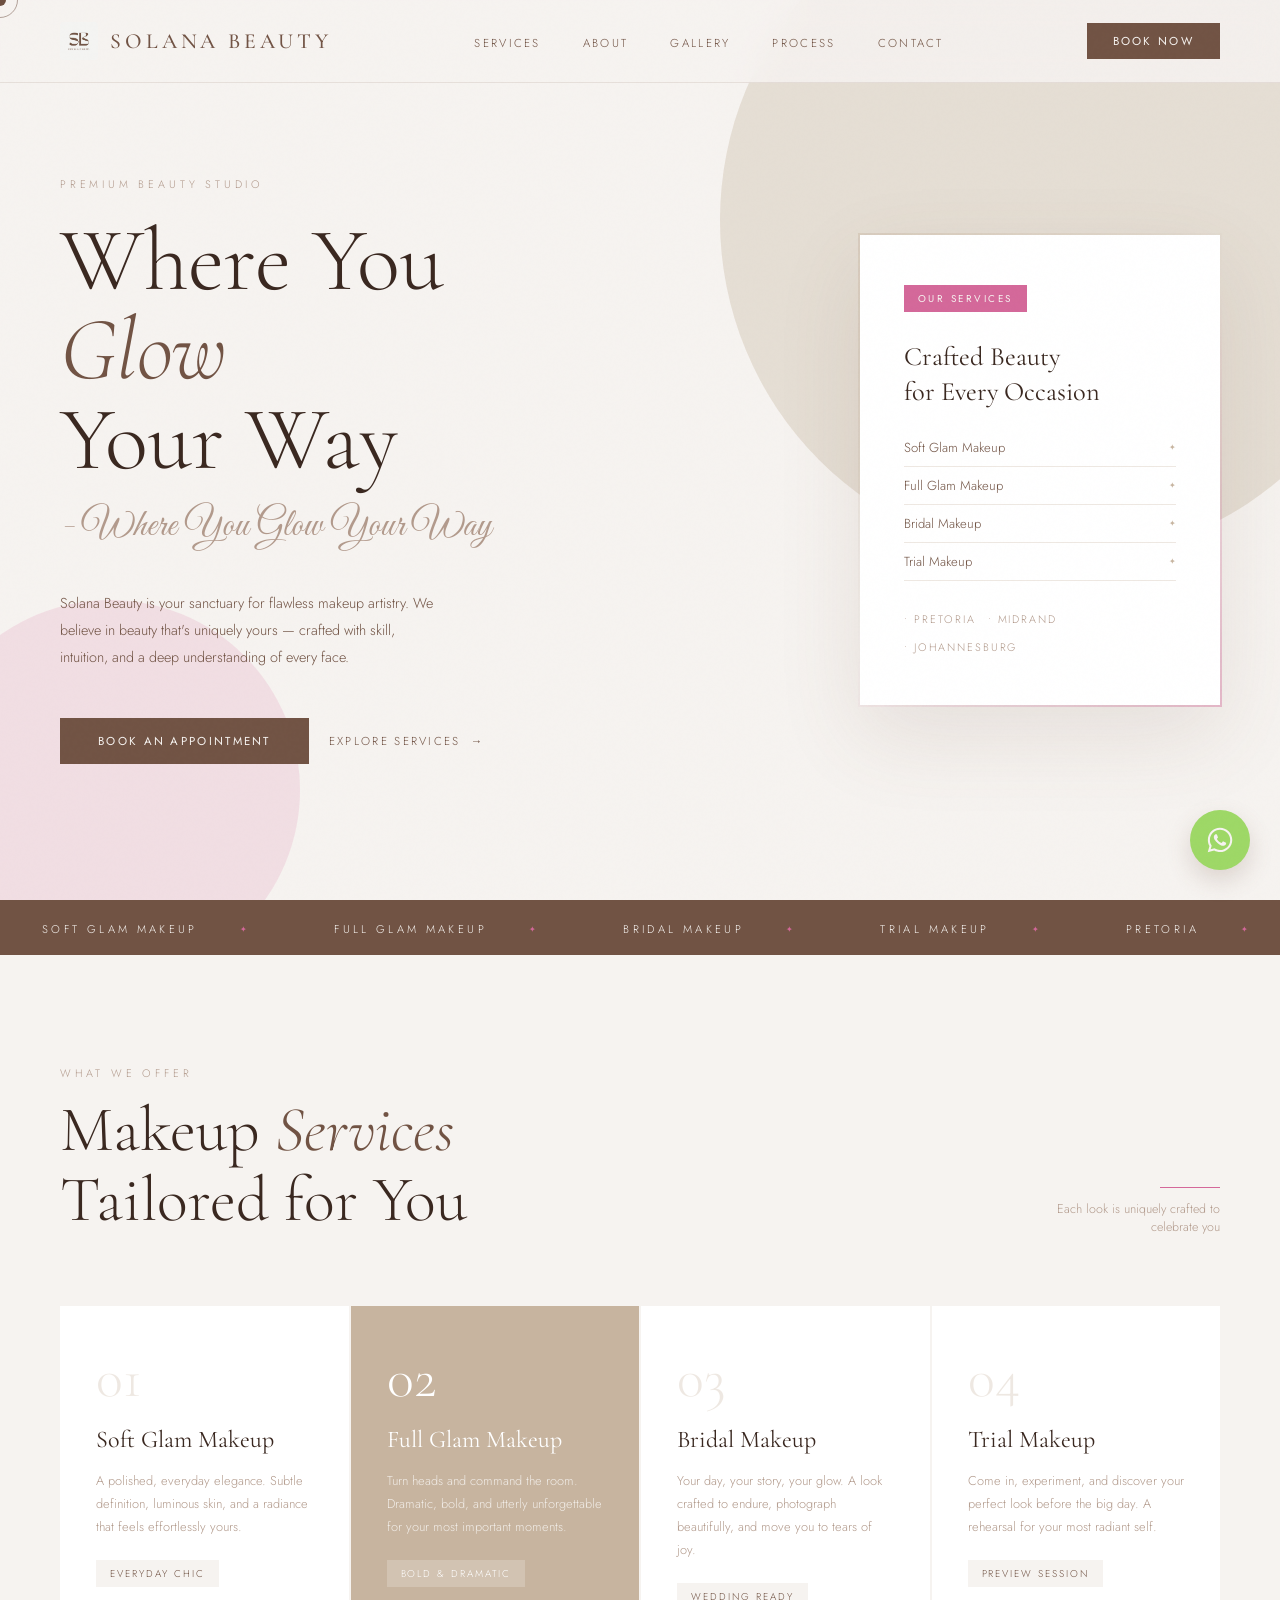
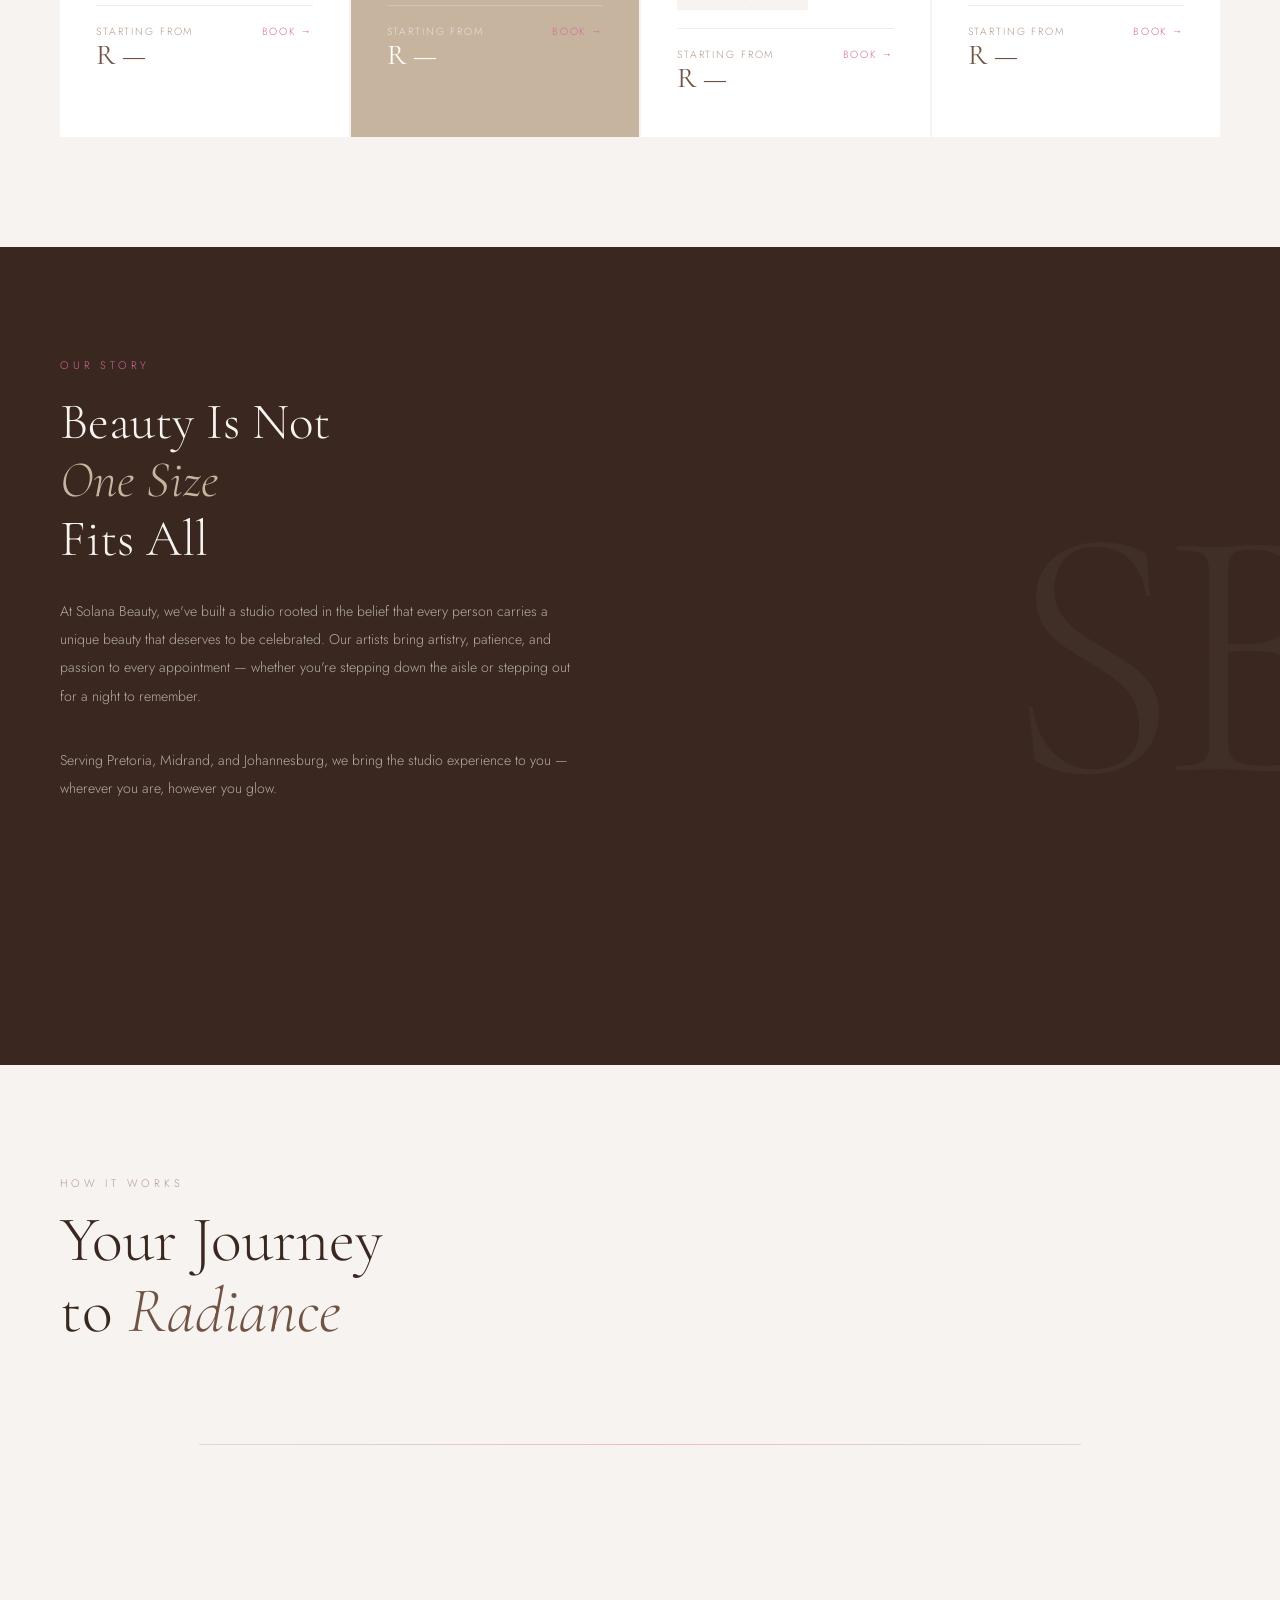
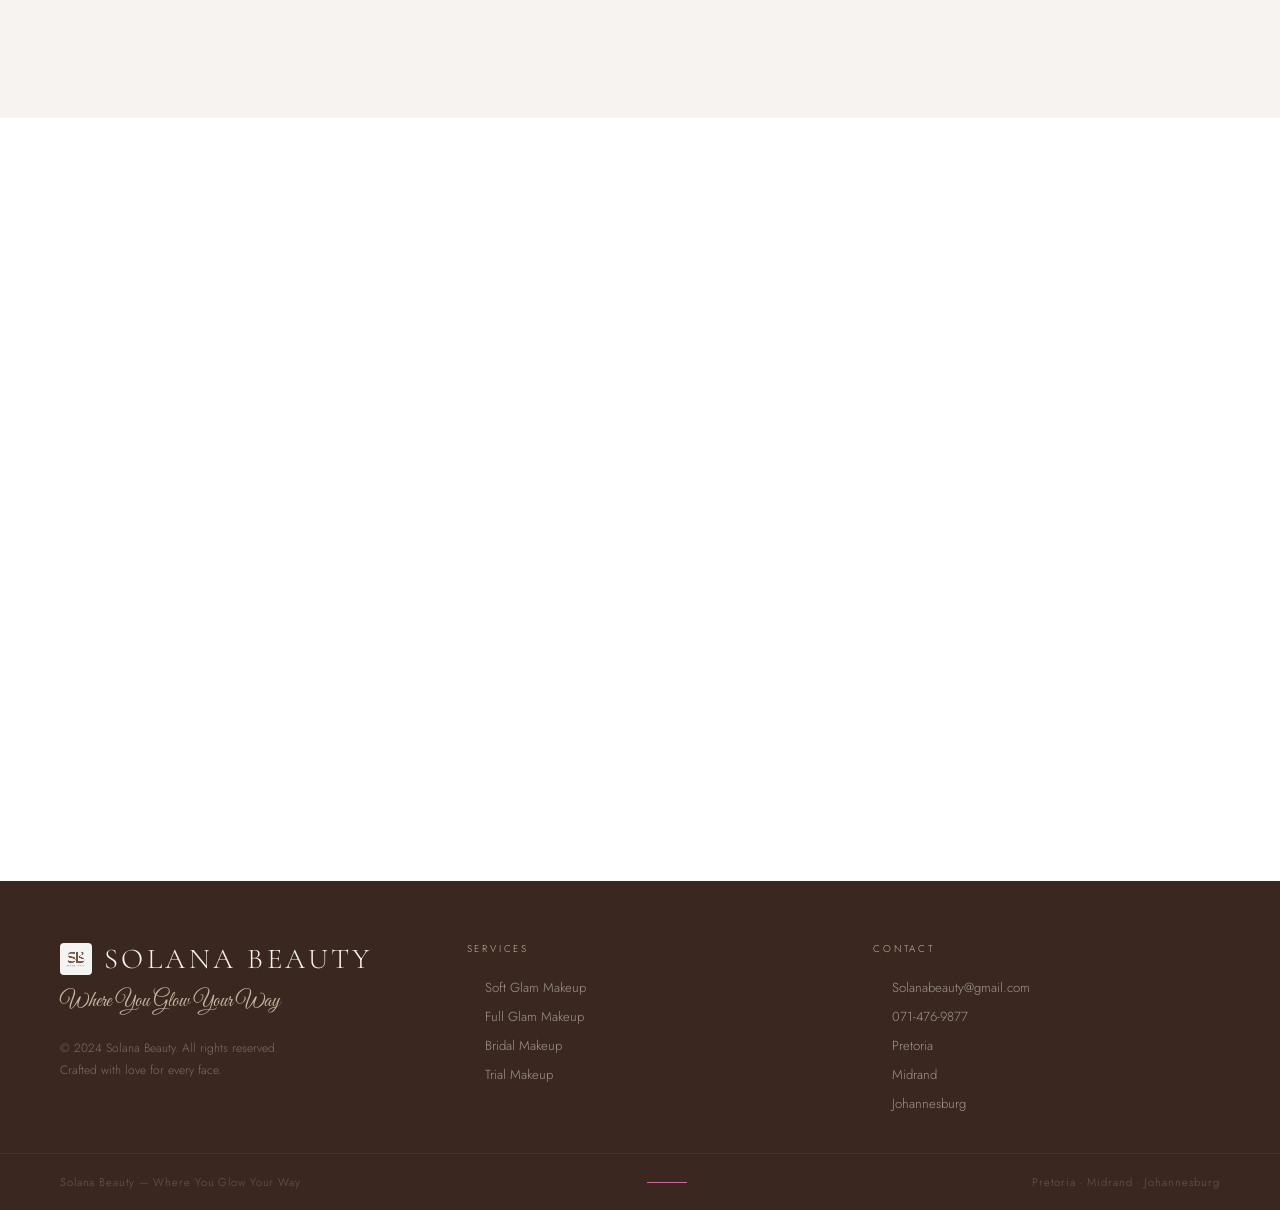
==== commit a4669c24: "Add logo next to brand name in nav and footer, and clean contact link styles" ====
--- a/index.html
+++ b/index.html
@@ -30,7 +30,10 @@
 
   <!-- NAVIGATION -->
   <nav>
-    <a href="#" class="nav-logo">Solana Beauty</a>
+    <a href="#" class="nav-brand">
+      <img src="assets/images/logo.jpeg" alt="Solana Beauty Logo" class="nav-logo-img">
+      <span class="nav-brand-text">Solana Beauty</span>
+    </a>
     <ul class="nav-links">
       <li><a href="#services">Services</a></li>
       <li><a href="#about">About</a></li>
@@ -316,7 +319,10 @@
   <!-- FOOTER -->
   <footer>
     <div>
-      <p class="footer-brand-name">Solana Beauty</p>
+      <div class="footer-brand-wrap">
+        <img src="assets/images/logo.jpeg" alt="Solana Beauty Logo" class="footer-logo-img">
+        <p class="footer-brand-name">Solana Beauty</p>
+      </div>
       <p class="footer-tagline">Where You Glow Your Way</p>
       <p class="footer-copy">© 2024 Solana Beauty. All rights reserved.<br>Crafted with love for every face.</p>
     </div>
--- a/assets/css/style.css
+++ b/assets/css/style.css
@@ -51,14 +51,25 @@
   backdrop-filter: blur(12px);
   border-bottom: 1px solid rgba(113,83,68,0.12);
 }
-.nav-logo {
+.nav-brand {
+  display: flex;
+  align-items: center;
+  gap: 12px;
+  text-decoration: none;
+}
+.nav-logo-img {
+  height: 38px;
+  width: auto;
+  object-fit: contain;
+  border-radius: 4px;
+}
+.nav-brand-text {
   font-family: 'Cormorant Garamond', serif;
   font-size: 1.35rem;
   font-weight: 500;
   letter-spacing: 0.18em;
   text-transform: uppercase;
   color: var(--coco);
-  text-decoration: none;
 }
 .nav-links {
   display: flex; gap: 42px; list-style: none;
@@ -725,6 +736,14 @@
   font-weight: 400;
   color: var(--dark);
 }
+.contact-item-value a {
+  color: inherit;
+  text-decoration: none;
+  transition: color 0.3s;
+}
+.contact-item-value a:hover {
+  color: var(--pink);
+}
 .contact-form { display: flex; flex-direction: column; gap: 16px; }
 .form-row { display: grid; grid-template-columns: 1fr 1fr; gap: 16px; }
 .form-group { display: flex; flex-direction: column; gap: 8px; }
@@ -779,6 +798,18 @@
   gap: 60px;
   align-items: start;
 }
+.footer-brand-wrap {
+  display: flex;
+  align-items: center;
+  gap: 12px;
+  margin-bottom: 12px;
+}
+.footer-logo-img {
+  height: 32px;
+  width: auto;
+  object-fit: contain;
+  border-radius: 4px;
+}
 .footer-brand-name {
   font-family: 'Cormorant Garamond', serif;
   font-size: 1.8rem;
@@ -786,7 +817,6 @@
   color: var(--cream);
   letter-spacing: 0.12em;
   text-transform: uppercase;
-  margin-bottom: 12px;
 }
 .footer-tagline {
   font-family: 'Great Vibes', cursive;
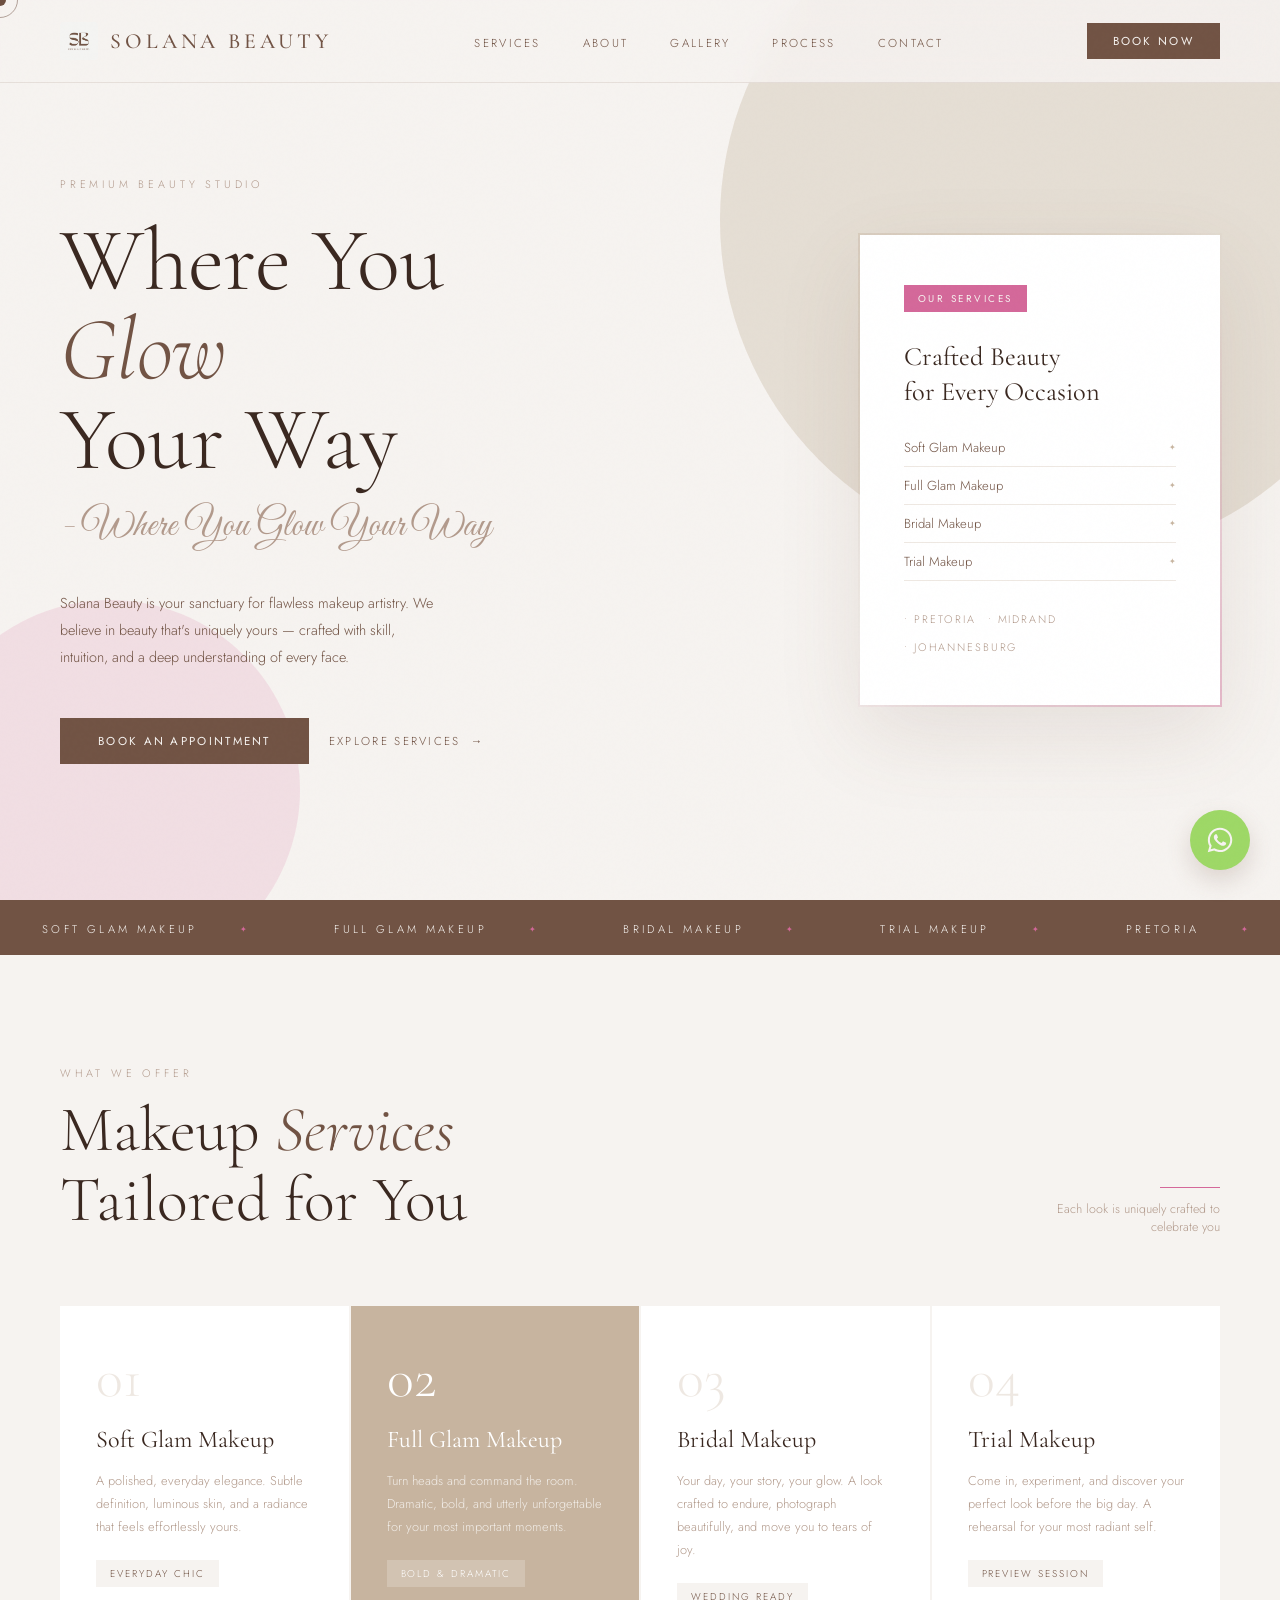
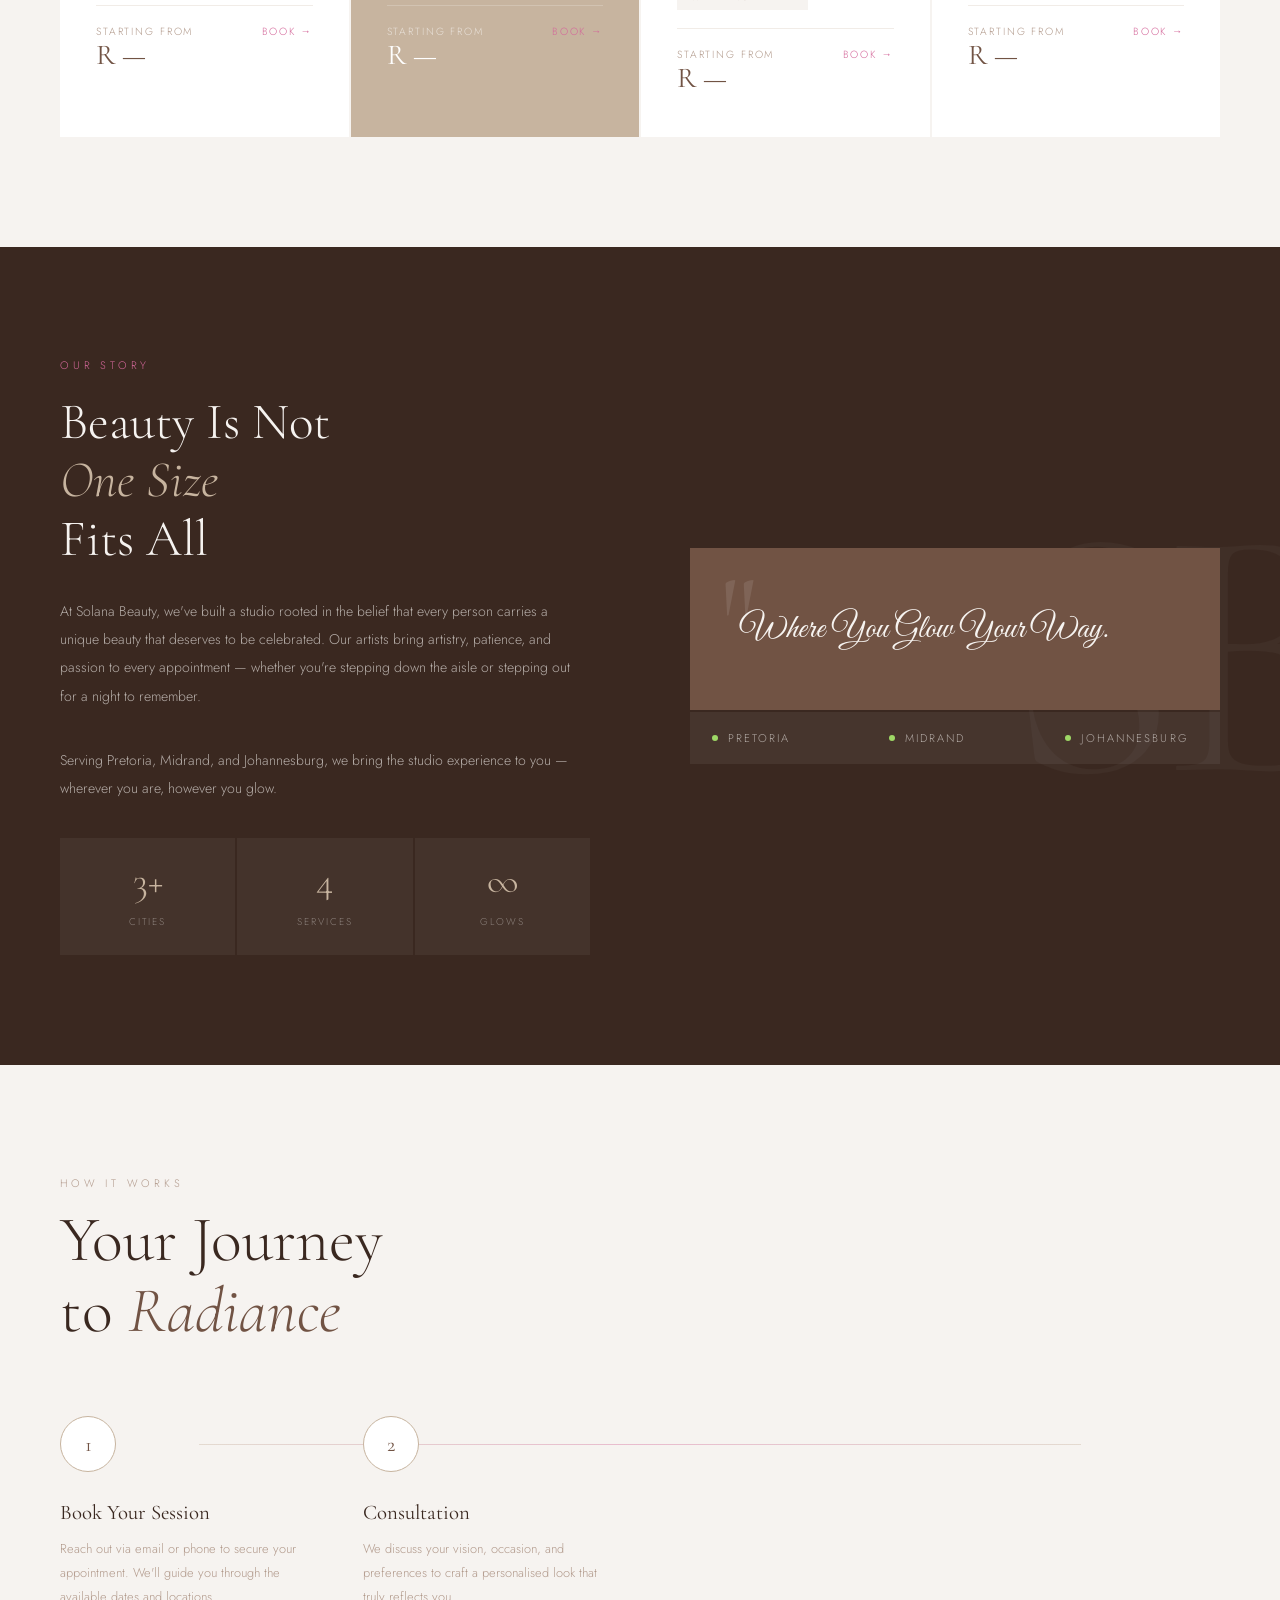
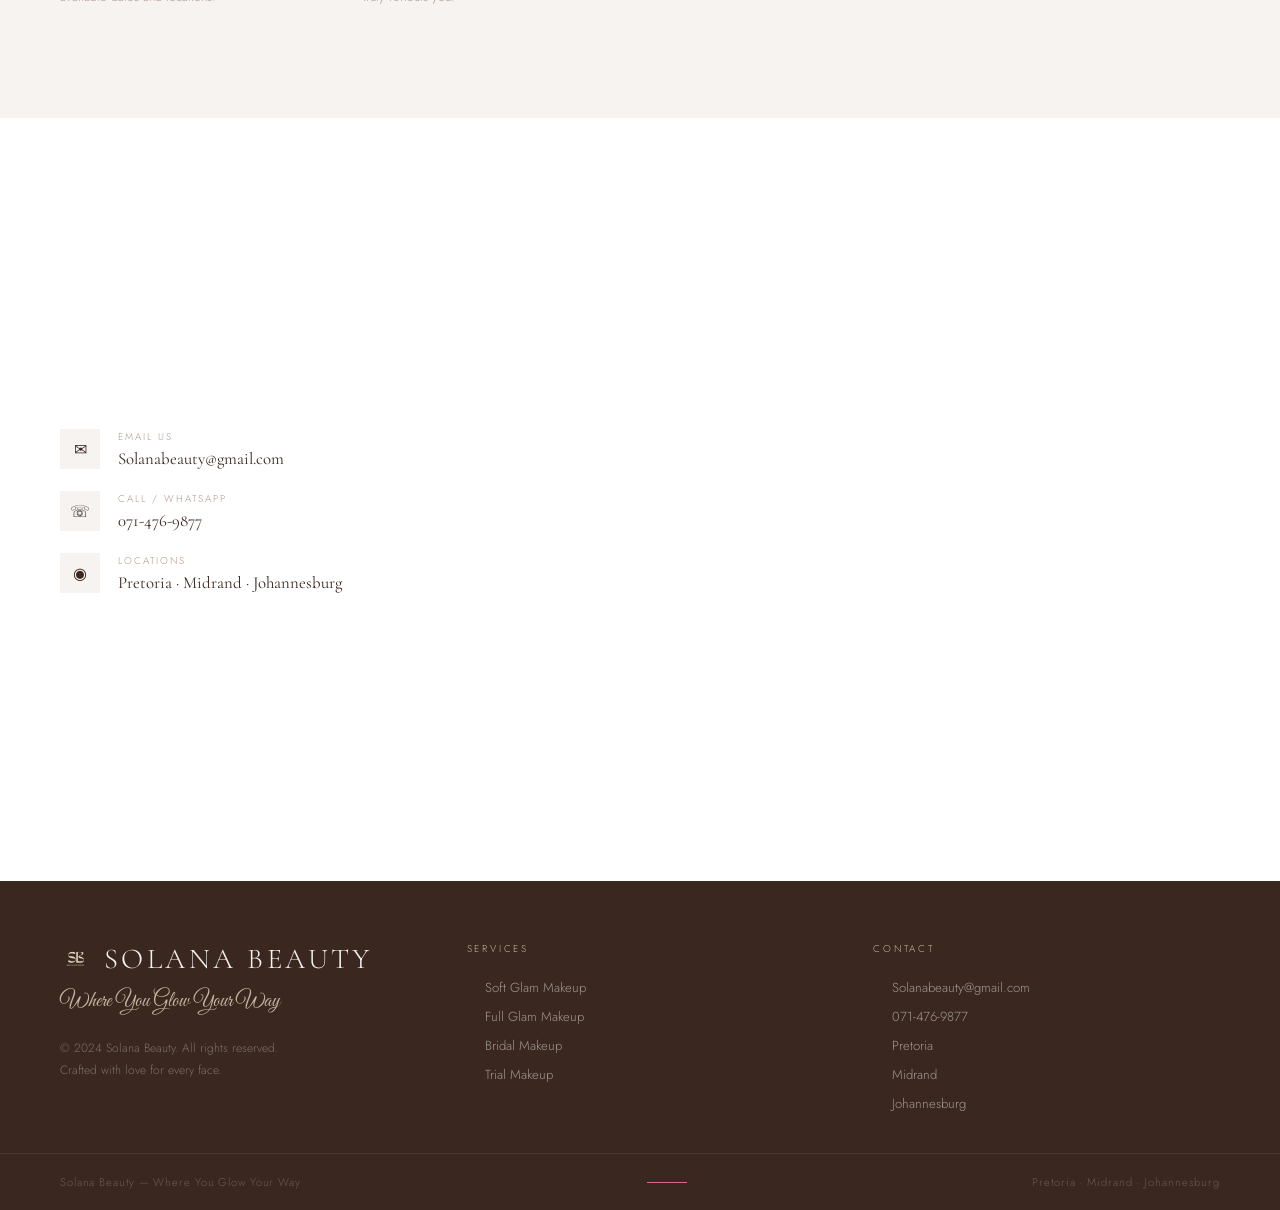
==== commit 256ab927: "Use transparent logo in footer and keep original logo in header" ====
--- a/index.html
+++ b/index.html
@@ -320,7 +320,7 @@
   <footer>
     <div>
       <div class="footer-brand-wrap">
-        <img src="assets/images/logo.jpeg" alt="Solana Beauty Logo" class="footer-logo-img">
+        <img src="assets/images/logo-transparent.png" alt="Solana Beauty Logo" class="footer-logo-img">
         <p class="footer-brand-name">Solana Beauty</p>
       </div>
       <p class="footer-tagline">Where You Glow Your Way</p>
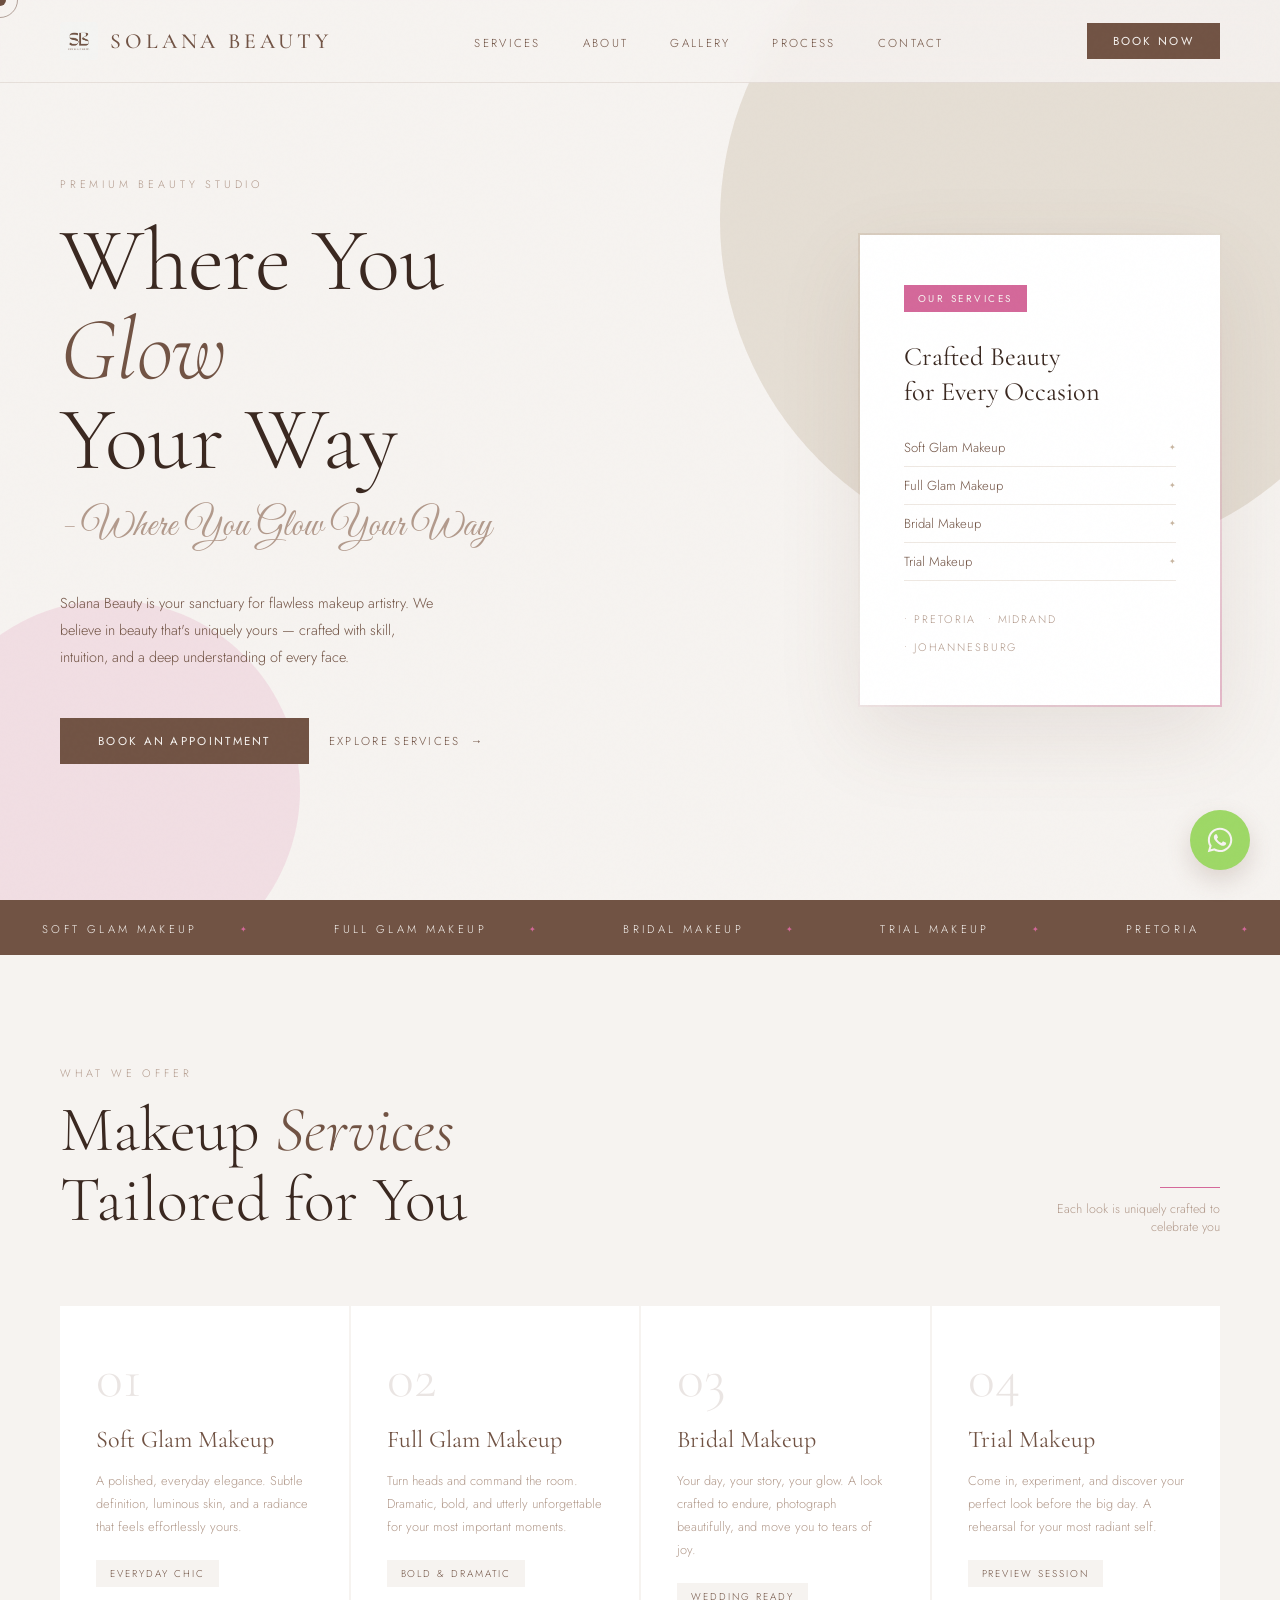
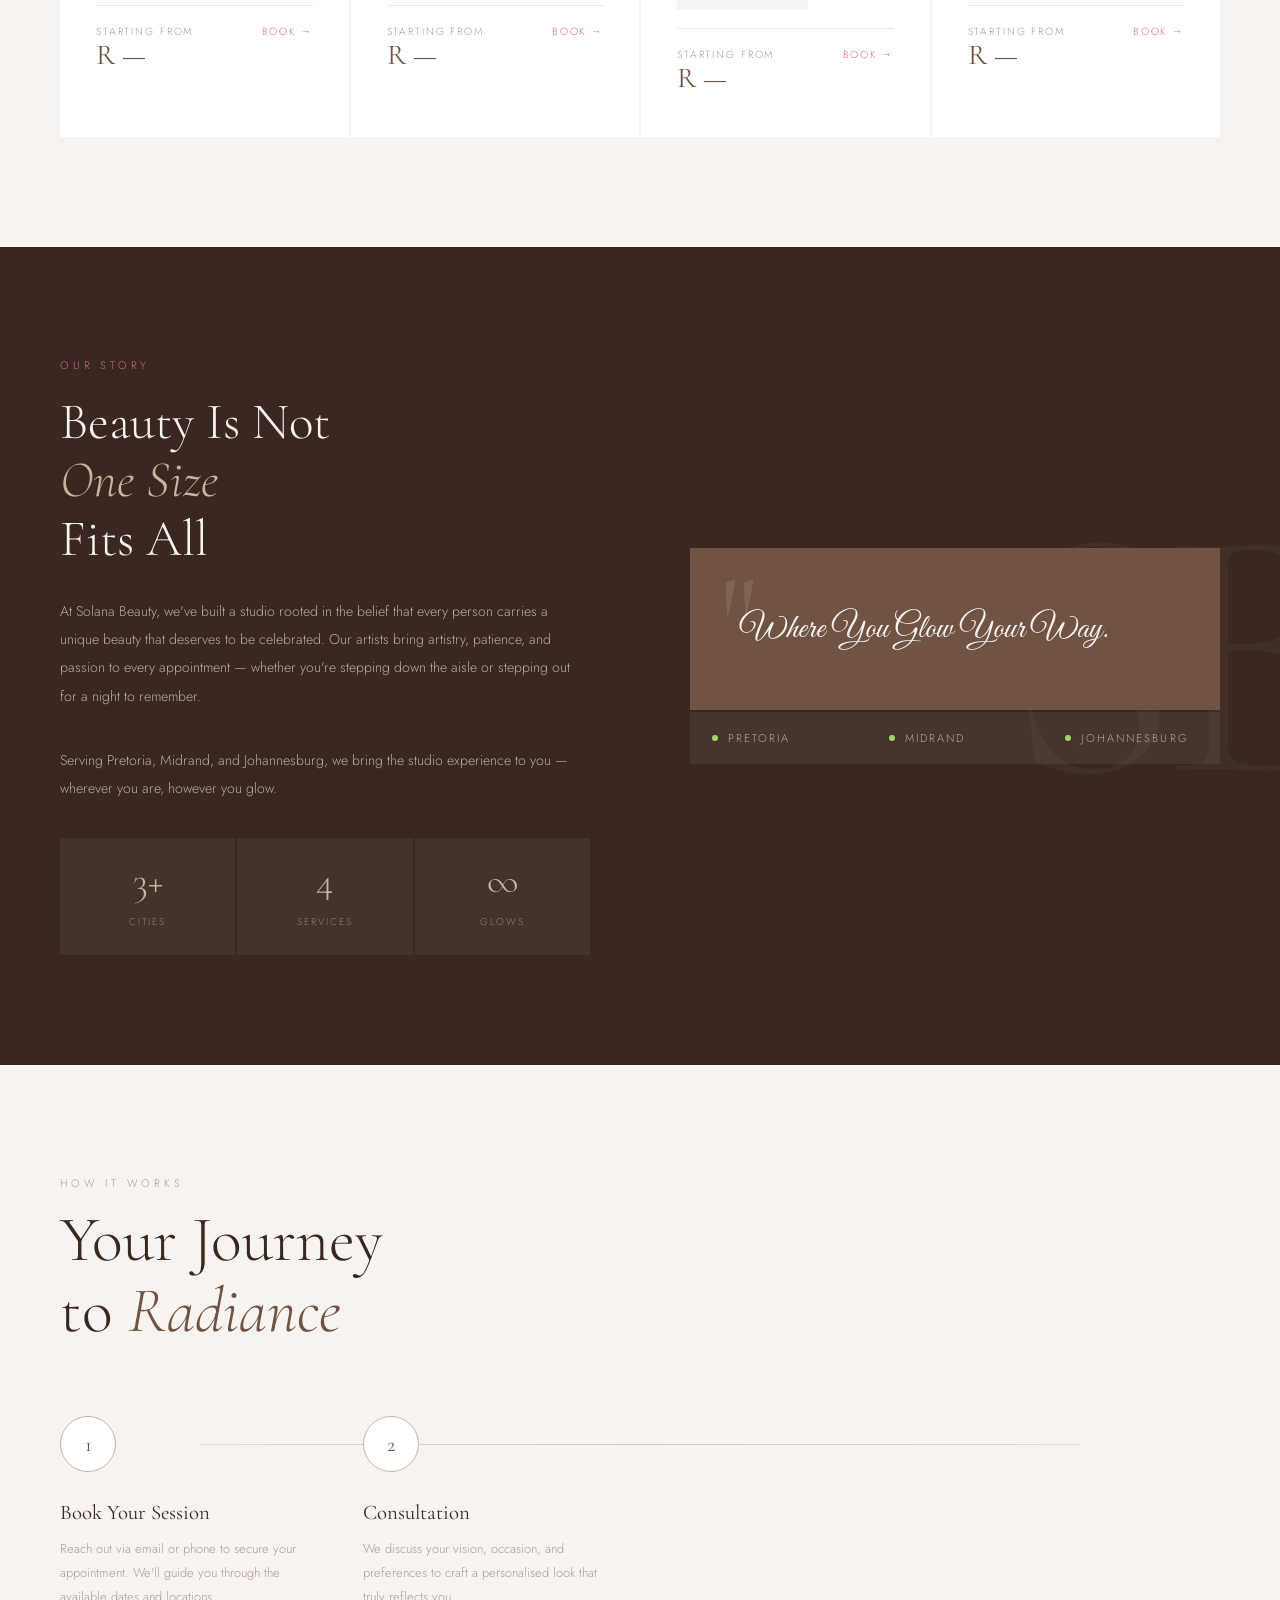
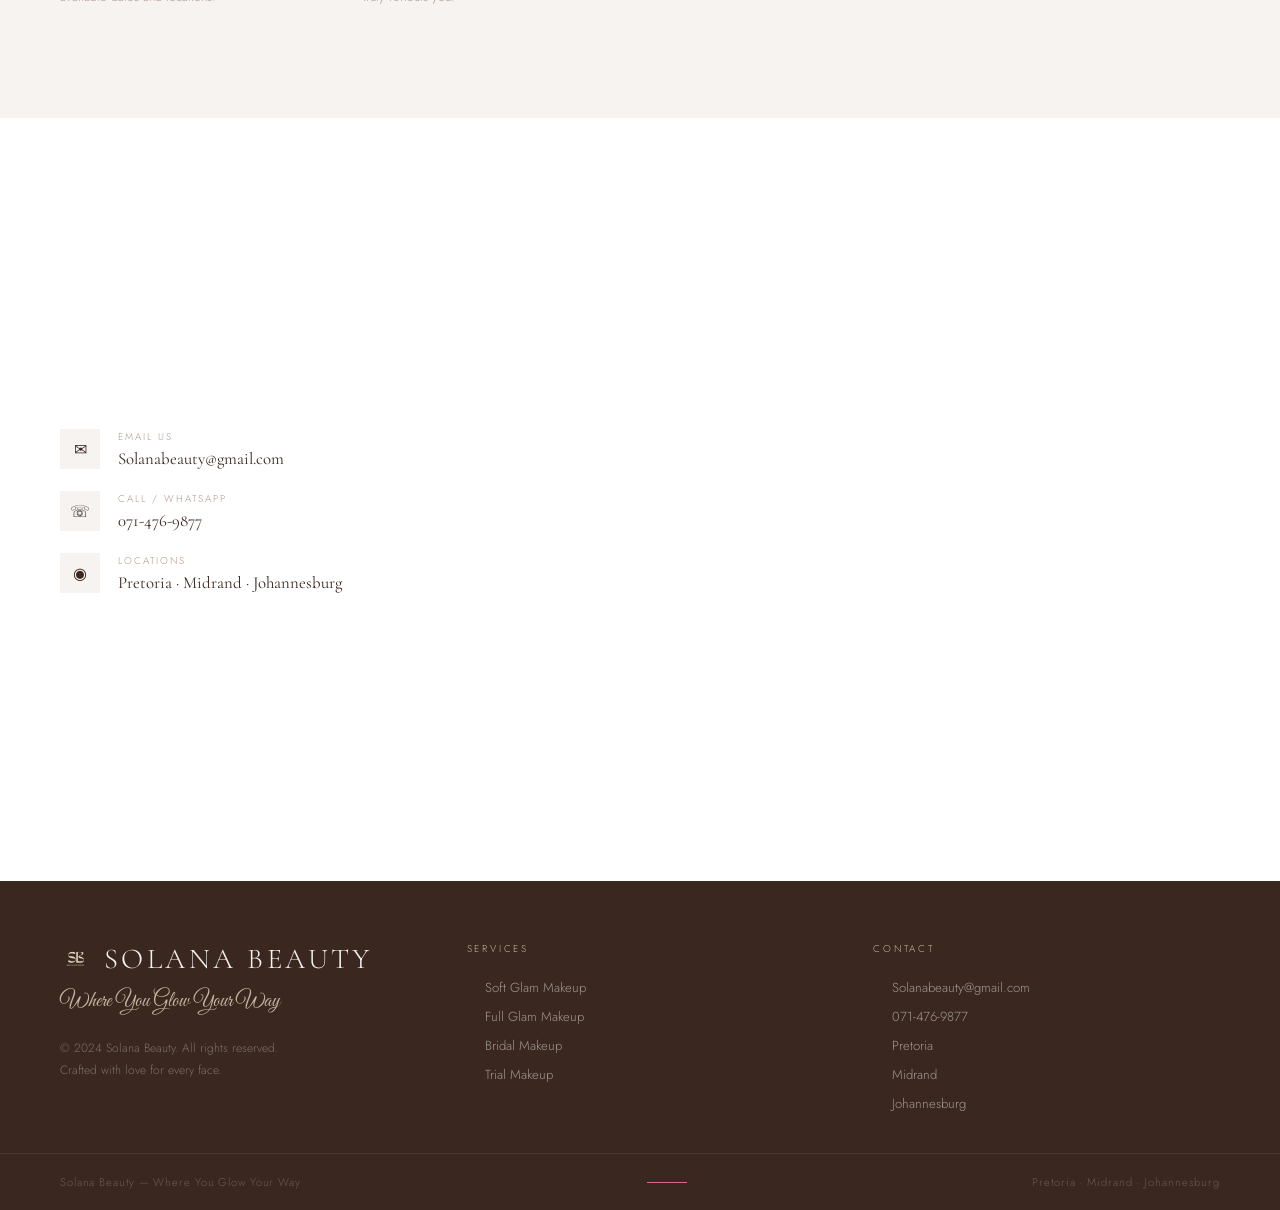
==== commit 5c90e2b0: "Add favicon to browser tab" ====
--- a/index.html
+++ b/index.html
@@ -19,6 +19,9 @@
   <!-- Google Fonts -->
   <link href="https://fonts.googleapis.com/css2?family=Cormorant+Garamond:ital,wght@0,300;0,400;0,500;0,600;1,300;1,400&family=Jost:wght@200;300;400;500&family=Great+Vibes&display=swap" rel="stylesheet">
   
+  <!-- Favicon -->
+  <link rel="icon" type="image/jpeg" href="assets/images/logo.jpeg">
+
   <!-- Custom Styles -->
   <link rel="stylesheet" href="assets/css/style.css">
 </head>
--- a/assets/css/style.css
+++ b/assets/css/style.css
@@ -369,44 +369,57 @@
   padding: 44px 36px;
   position: relative;
   overflow: hidden;
-  transition: transform 0.4s ease;
-}
-.service-card:hover { transform: translateY(-8px); }
-.service-card:nth-child(2) { background: var(--taupe); }
-.service-card:nth-child(2) .service-title,
-.service-card:nth-child(2) .service-num { color: white; }
-.service-card:nth-child(2) .service-desc { color: rgba(255,255,255,0.75); }
-.service-card:nth-child(2) .service-tag { background: rgba(255,255,255,0.2); color: white; }
+  transition: background-color 0.7s ease, transform 0.7s ease, box-shadow 0.7s ease;
+}
+.service-card * {
+  transition: color 0.7s ease, background-color 0.7s ease, border-color 0.7s ease, opacity 0.7s ease;
+}
+.service-card:hover {
+  background: var(--coco); /* Deep coco brown #715344 */
+  transform: translateY(-6px); /* Subtle upward translate */
+  box-shadow: 0 20px 40px rgba(113, 83, 68, 0.15);
+}
 .service-card::after {
   content: '';
   position: absolute; bottom: 0; left: 0;
   width: 0; height: 3px;
-  background: var(--pink);
-  transition: width 0.5s ease;
-}
-.service-card:hover::after { width: 100%; }
+  background: var(--pink); /* Bright rose-pink #D4689A */
+  transition: width 0.7s ease;
+}
+.service-card:hover::after {
+  width: 100%;
+}
 .service-num {
   font-family: 'Cormorant Garamond', serif;
   font-size: 3.5rem;
   font-weight: 300;
-  color: rgba(199,180,159,0.3);
+  color: rgba(113, 83, 68, 0.15); /* Faded warm coco brown */
   line-height: 1;
   margin-bottom: 20px;
 }
+.service-card:hover .service-num {
+  color: rgba(246, 243, 240, 0.15); /* Faded warm cream */
+}
 .service-title {
   font-family: 'Cormorant Garamond', serif;
   font-size: 1.5rem;
   font-weight: 400;
-  color: var(--dark);
+  color: var(--coco); /* Warm coco brown #715344 */
   margin-bottom: 14px;
   line-height: 1.2;
 }
+.service-card:hover .service-title {
+  color: var(--cream); /* Warm cream #F6F3F0 */
+}
 .service-desc {
   font-size: 0.8rem;
   font-weight: 300;
   line-height: 1.8;
-  color: var(--rosy-taupe);
+  color: var(--rosy-taupe); /* Muted taupe */
   margin-bottom: 22px;
+}
+.service-card:hover .service-desc {
+  color: var(--cream); /* Warm cream #F6F3F0 */
 }
 .service-tag {
   display: inline-block;
@@ -414,33 +427,44 @@
   font-weight: 300;
   letter-spacing: 0.2em;
   text-transform: uppercase;
-  color: var(--coco);
-  background: var(--cream);
+  color: var(--coco); /* Warm coco brown #715344 */
+  background: var(--cream); /* Soft cream background */
   padding: 6px 14px;
+}
+.service-card:hover .service-tag {
+  background: rgba(255, 255, 255, 0.15); /* Semi-transparent white */
+  color: var(--cream); /* Warm cream #F6F3F0 */
 }
 .service-price-row {
   display: flex; align-items: baseline; justify-content: space-between;
   margin-top: 18px;
   padding-top: 18px;
-  border-top: 1px solid rgba(199,180,159,0.25);
+  border-top: 1px solid rgba(113, 83, 68, 0.15); /* Thin separator line */
+}
+.service-card:hover .service-price-row {
+  border-top-color: rgba(246, 243, 240, 0.2);
 }
 .service-price {
   font-family: 'Cormorant Garamond', serif;
   font-size: 1.8rem;
   font-weight: 400;
-  color: var(--coco);
+  color: var(--coco); /* Warm coco brown #715344 */
   line-height: 1;
 }
-.service-card:nth-child(2) .service-price { color: white; }
-.service-card:nth-child(2) .service-price-row { border-top-color: rgba(255,255,255,0.2); }
-.service-card:nth-child(2) .service-price-from { color: rgba(255,255,255,0.6); }
+.service-card:hover .service-price {
+  color: var(--cream); /* Warm cream #F6F3F0 */
+}
 .service-price-from {
   font-size: 0.65rem;
   font-weight: 300;
   letter-spacing: 0.18em;
   text-transform: uppercase;
-  color: var(--rosy-taupe);
+  color: var(--rosy-taupe); /* Muted taupe */
   margin-bottom: 2px;
+}
+.service-card:hover .service-price-from {
+  color: var(--cream); /* Warm cream #F6F3F0 */
+  opacity: 0.75;
 }
 .service-price-book {
   font-size: 0.65rem;
@@ -450,7 +474,10 @@
   color: var(--pink);
   text-decoration: none;
   display: flex; align-items: center; gap: 5px;
-  transition: gap 0.3s;
+  transition: gap 0.3s, color 0.7s ease;
+}
+.service-card:hover .service-price-book {
+  color: var(--pink);
 }
 .service-price-book:hover { gap: 9px; }
 .service-price-book::after { content: '→'; }
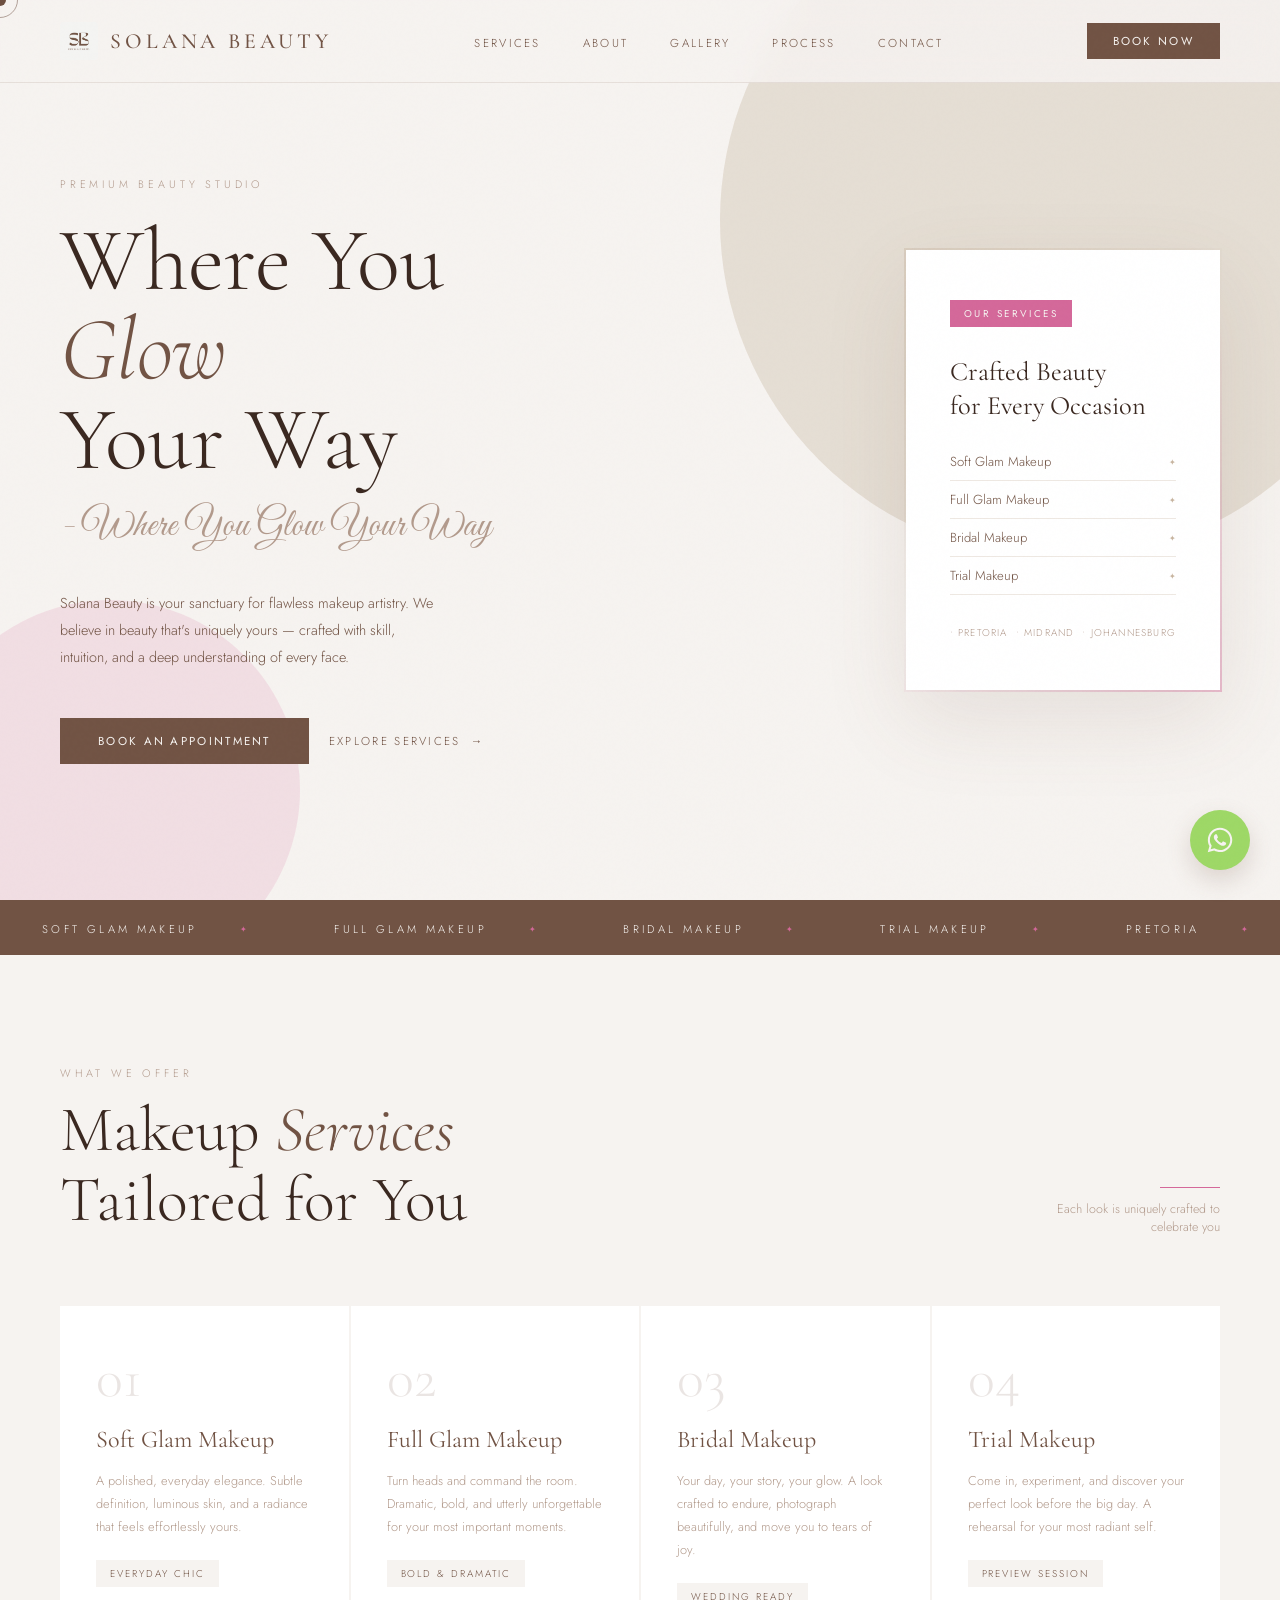
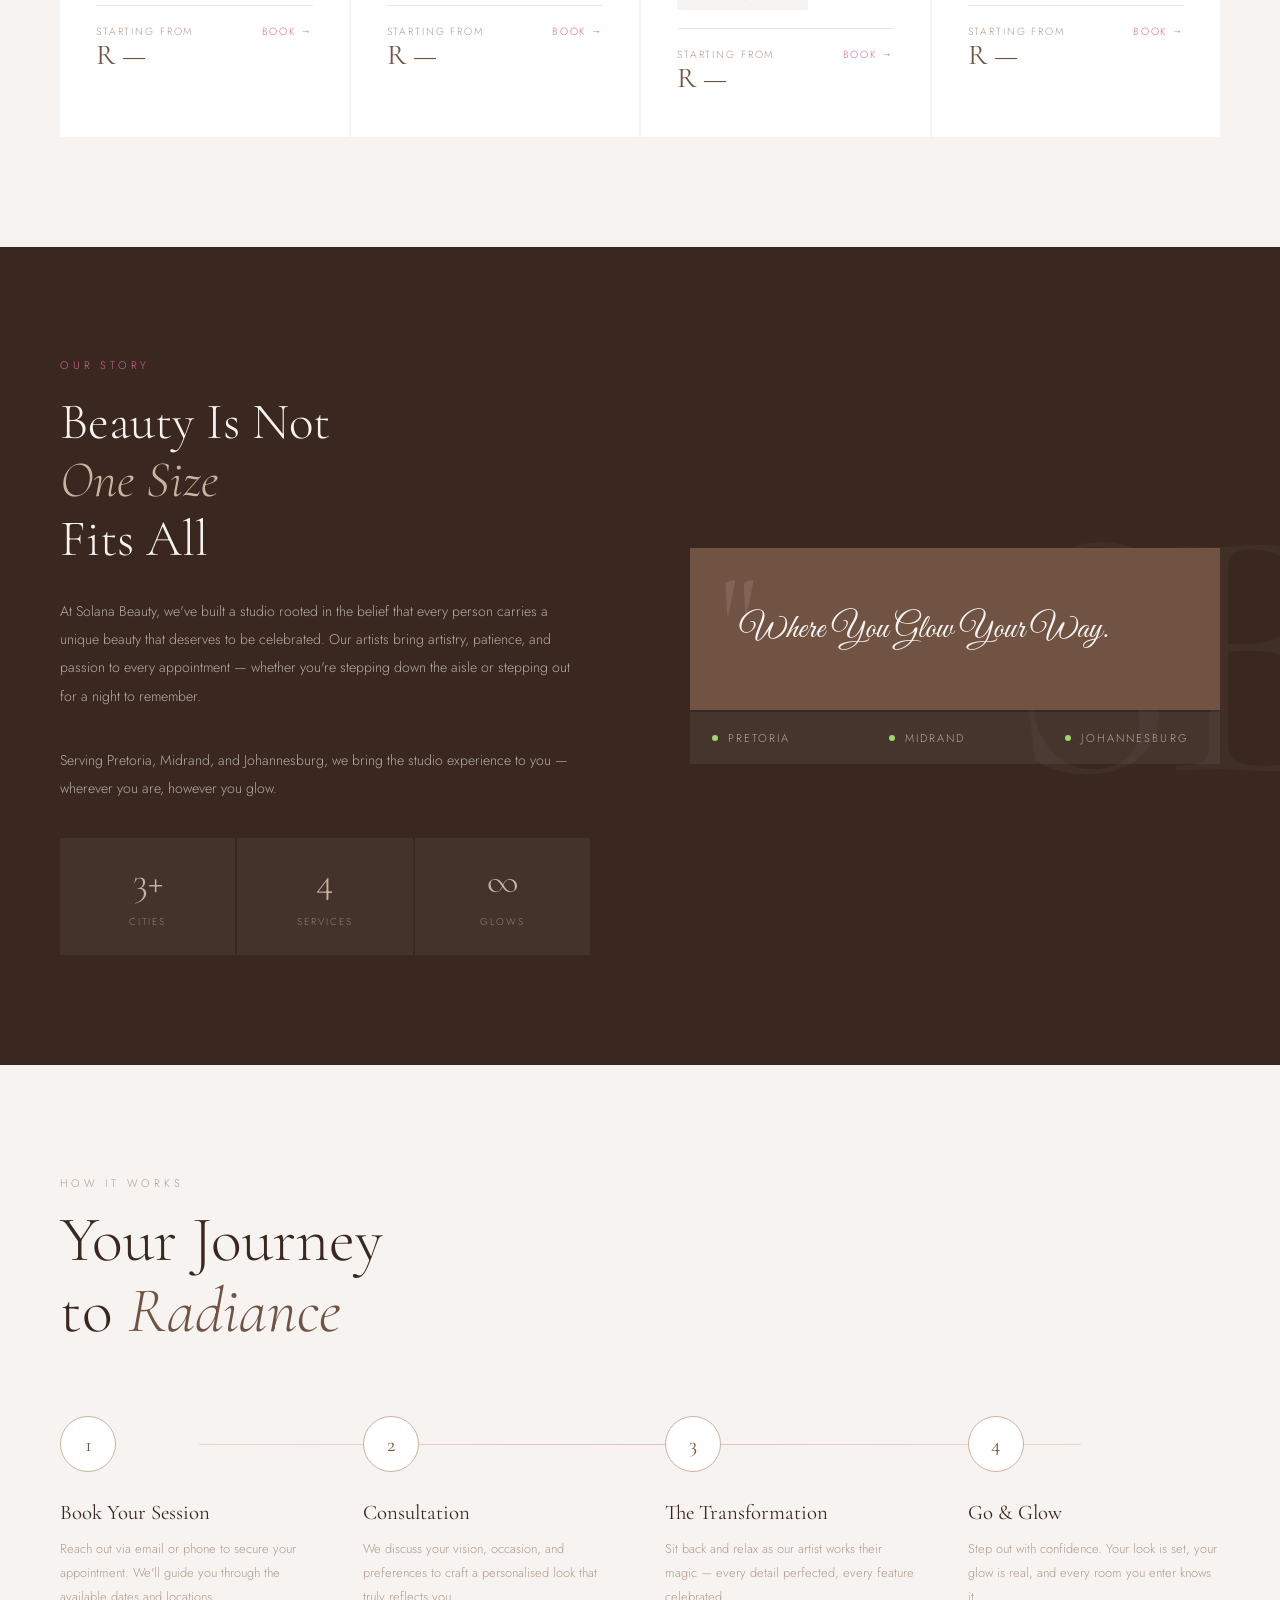
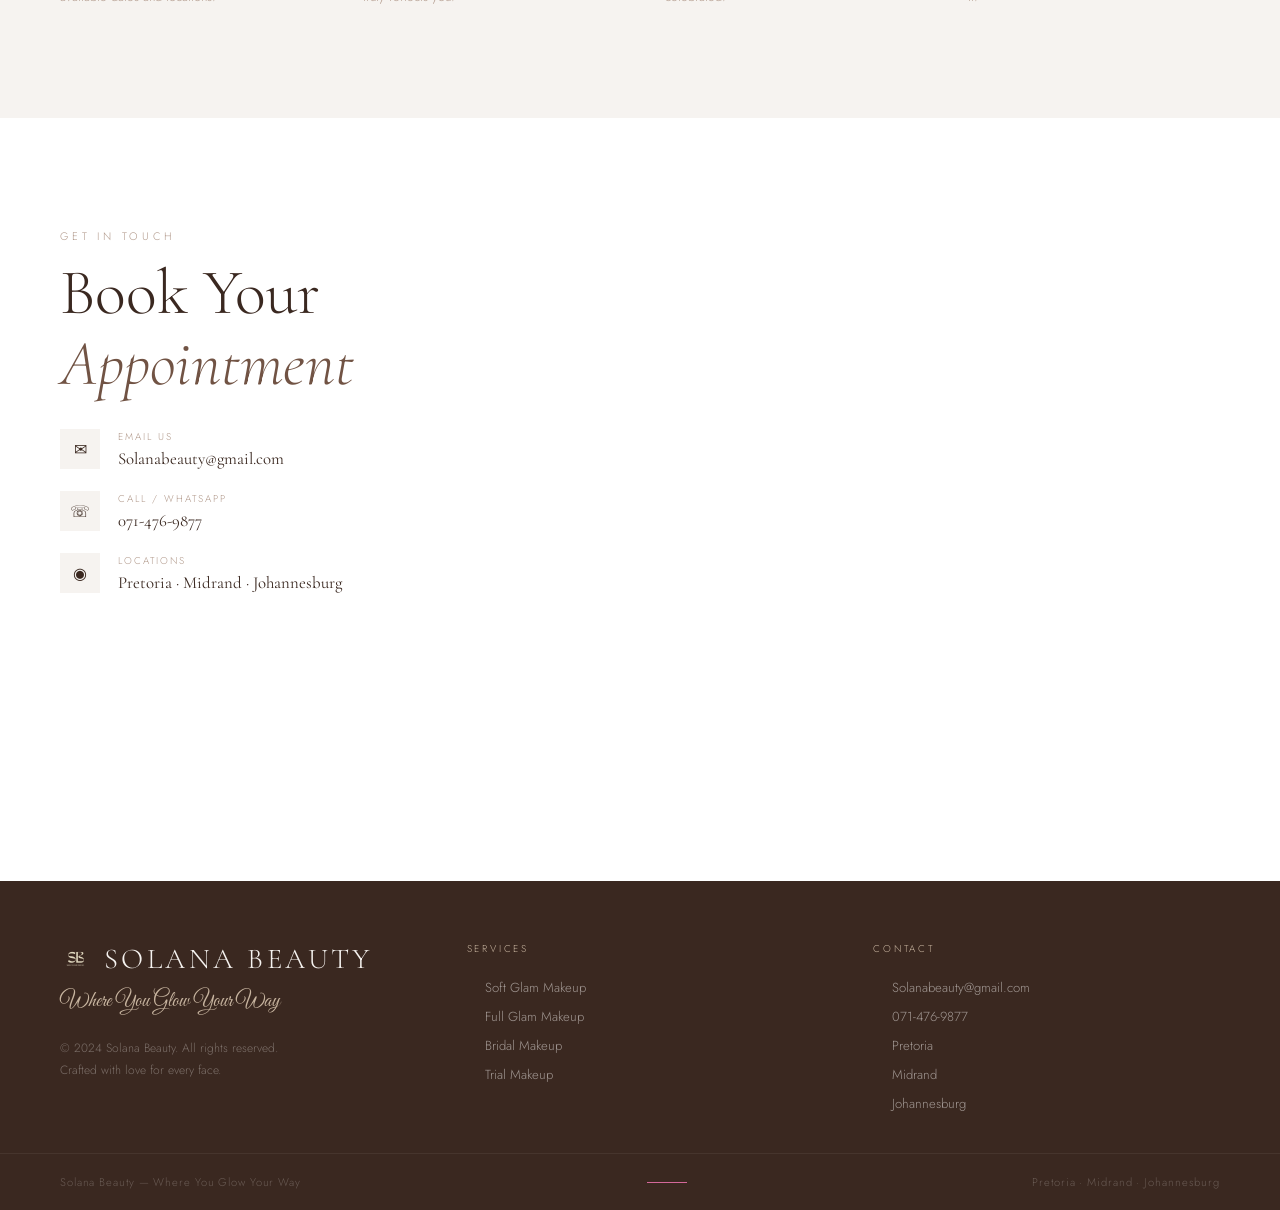
==== commit 1b377e5a: "Improve mobile responsiveness" ====
--- a/index.html
+++ b/index.html
@@ -37,7 +37,7 @@
       <img src="assets/images/logo.jpeg" alt="Solana Beauty Logo" class="nav-logo-img">
       <span class="nav-brand-text">Solana Beauty</span>
     </a>
-    <ul class="nav-links">
+    <ul class="nav-links" id="primary-navigation">
       <li><a href="#services">Services</a></li>
       <li><a href="#about">About</a></li>
       <li><a href="gallery.html">Gallery</a></li>
@@ -45,6 +45,11 @@
       <li><a href="#contact">Contact</a></li>
     </ul>
     <a href="#contact" class="nav-cta"><span>Book Now</span></a>
+    <button class="nav-toggle" type="button" aria-expanded="false" aria-controls="primary-navigation" aria-label="Open navigation menu">
+      <span></span>
+      <span></span>
+      <span></span>
+    </button>
   </nav>
 
   <!-- HERO SECTION -->
--- a/assets/css/style.css
+++ b/assets/css/style.css
@@ -107,6 +107,24 @@
   transition: background 0.3s, transform 0.2s;
 }
 .nav-cta:hover { background: var(--rosy-taupe); transform: translateY(-1px); }
+.nav-toggle {
+  display: none;
+  width: 44px;
+  height: 44px;
+  padding: 10px;
+  border: 0;
+  background: transparent;
+  flex-direction: column;
+  justify-content: center;
+  gap: 6px;
+}
+.nav-toggle span {
+  display: block;
+  width: 100%;
+  height: 1px;
+  background: var(--coco);
+  transition: transform 0.3s ease, opacity 0.3s ease;
+}
 
 /* HERO */
 .hero {
@@ -284,12 +302,14 @@
 }
 .hero-card-services li::after { content: '✦'; font-size: 0.5rem; color: var(--taupe); }
 .hero-card-locations {
-  font-size: 0.68rem;
-  font-weight: 300;
-  letter-spacing: 0.18em;
+  font-size: 0.62rem;
+  font-weight: 300;
+  letter-spacing: 0.12em;
   text-transform: uppercase;
   color: var(--rosy-taupe);
-  display: flex; gap: 12px; flex-wrap: wrap;
+  display: flex;
+  gap: 8px;
+  white-space: nowrap;
 }
 .hero-card-locations span::before { content: '• '; }
 
@@ -1034,13 +1054,95 @@
 
 /* RESPONSIVE LAYOUT MEDIA QUERIES */
 @media (max-width: 900px) {
-  nav { padding: 18px 24px; }
-  .nav-links, .nav-cta { display: none; }
+  * { cursor: auto; }
+  .cursor, .cursor-ring { display: none; }
+  nav {
+    padding: 18px 24px;
+    min-height: 75px;
+  }
+  .nav-cta { display: none; }
+  .nav-toggle {
+    display: flex;
+    flex-shrink: 0;
+    cursor: pointer;
+  }
+  .nav-links {
+    position: absolute;
+    top: 100%;
+    left: 0;
+    right: 0;
+    display: flex;
+    flex-direction: column;
+    gap: 0;
+    padding: 8px 24px 20px;
+    background: rgba(246,243,240,0.98);
+    border-bottom: 1px solid rgba(113,83,68,0.12);
+    box-shadow: 0 16px 30px rgba(113,83,68,0.1);
+    opacity: 0;
+    visibility: hidden;
+    transform: translateY(-10px);
+    pointer-events: none;
+    transition: opacity 0.25s ease, transform 0.25s ease, visibility 0.25s;
+  }
+  .nav-links li { width: 100%; }
+  .nav-links a {
+    display: block;
+    width: 100%;
+    padding: 14px 0;
+    border-bottom: 1px solid rgba(113,83,68,0.1);
+  }
+  .nav-links li:last-child a { border-bottom: 0; }
+  nav.nav-open .nav-links {
+    opacity: 1;
+    visibility: visible;
+    transform: translateY(0);
+    pointer-events: auto;
+  }
+  nav.nav-open .nav-toggle span:nth-child(1) { transform: translateY(7px) rotate(45deg); }
+  nav.nav-open .nav-toggle span:nth-child(2) { opacity: 0; }
+  nav.nav-open .nav-toggle span:nth-child(3) { transform: translateY(-7px) rotate(-45deg); }
   .hero { grid-template-columns: 1fr; padding: 100px 24px 60px; }
   .hero-visual { display: none; }
+  .hero-content,
+  .services > *,
+  .about > *,
+  .service-card { min-width: 0; }
+  .hero-actions {
+    gap: 14px;
+    flex-wrap: wrap;
+  }
+  .btn-primary { padding-left: 26px; padding-right: 26px; }
+  .btn-ghost { white-space: nowrap; }
   .services { padding: 70px 24px; }
   .services-grid { grid-template-columns: 1fr 1fr; }
+  .service-card,
+  .service-title,
+  .service-desc { overflow-wrap: anywhere; }
   .about { grid-template-columns: 1fr; padding: 70px 24px; gap: 50px; }
+  .about-body {
+    max-width: 100%;
+    overflow-wrap: anywhere;
+  }
+  .about-stats { grid-template-columns: repeat(3, minmax(0, 1fr)); }
+  .stat { min-width: 0; padding-left: 10px; padding-right: 10px; }
+  .about-quote-box { padding-left: 32px; padding-right: 32px; }
+  .about-quote { overflow-wrap: anywhere; }
+  .about-locations {
+    display: grid;
+    grid-template-columns: repeat(3, minmax(0, 1fr));
+  }
+  .about-location-item {
+    min-width: 0;
+    padding-left: 12px;
+    padding-right: 12px;
+    justify-content: center;
+  }
+  .about-location-name {
+    min-width: 0;
+    font-size: 0.6rem;
+    letter-spacing: 0.1em;
+    overflow-wrap: anywhere;
+  }
   .portfolio { padding: 70px 24px; }
   .portfolio-grid { grid-template-columns: repeat(2, 1fr); gap: 24px; }
   .process { padding: 70px 24px; }
@@ -1075,3 +1177,38 @@
   .process-grid { grid-template-columns: 1fr; gap: 36px; }
   .form-row { grid-template-columns: 1fr; }
 }
+
+@media (max-width: 420px) {
+  nav { padding-left: 18px; padding-right: 18px; }
+  .nav-logo-img { height: 34px; }
+  .nav-brand { gap: 9px; min-width: 0; }
+  .nav-brand-text {
+    font-size: 1.05rem;
+    letter-spacing: 0.13em;
+    white-space: nowrap;
+  }
+  .hero { padding-left: 20px; padding-right: 20px; }
+  .hero-title { font-size: clamp(3.2rem, 17vw, 4.4rem); }
+  .hero-text { max-width: 100%; }
+  .btn-primary { padding-left: 22px; padding-right: 22px; }
+  .about,
+  .services,
+  .portfolio,
+  .process,
+  .contact { padding-left: 20px; padding-right: 20px; }
+  .about-quote-box { padding: 44px 24px; }
+  .about-quote { font-size: 1.8rem; }
+  .about-location-item {
+    flex-direction: column;
+    gap: 7px;
+    padding: 14px 5px;
+    text-align: center;
+  }
+  .about-location-name { font-size: 0.54rem; }
+  .whatsapp-float { right: 18px; }
+}
+
+@media (max-width: 350px) {
+  .nav-brand-text { font-size: 0.92rem; letter-spacing: 0.1em; }
+  .hero-actions { align-items: flex-start; flex-direction: column; }
+}
